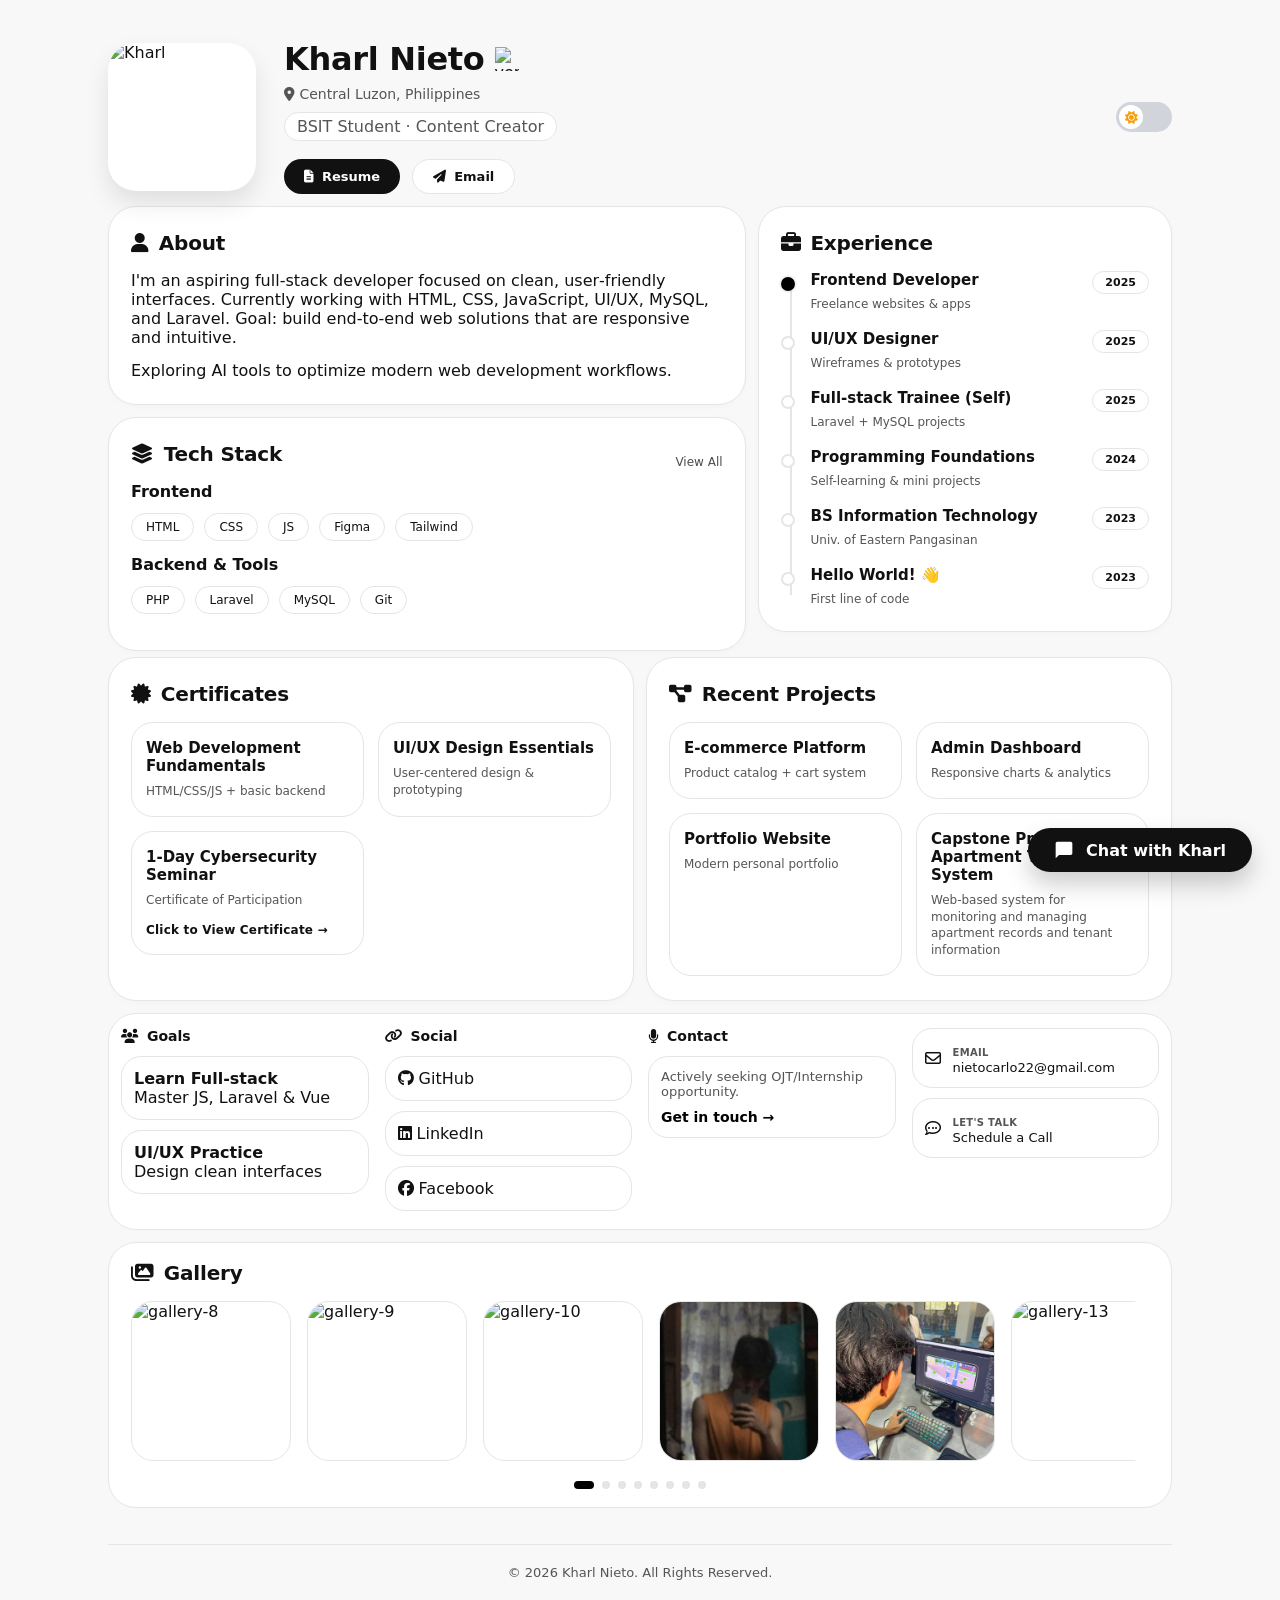
==== index.html @ 990e121c "update portfolio files" ====
<!DOCTYPE html>
<html lang="en">
<head>
<meta charset="UTF-8">
<meta name="viewport" content="width=device-width, initial-scale=1.0, user-scalable=yes">
<title>Kharl Nieto — Infinite Loop Gallery | Modern Portfolio</title>

<!-- Font Awesome 6 (free) -->
<link rel="stylesheet" href="https://cdnjs.cloudflare.com/ajax/libs/font-awesome/6.4.2/css/all.min.css">

<style>
* {
  margin: 0;
  padding: 0;
  box-sizing: border-box;
}

/* ========== ROOT VARIABLES (light mode default) ========== */
:root {
  --bg: #f8f8f8;
  --card: #ffffff;
  --text: #111111;
  --muted: #555555;
  --border: #e5e5e5;
  --accent: #000000;
  --gap-main: 12px;
  --radius-box: 28px;
}

[data-theme="dark"] {
  --bg: #111111;
  --card: #1a1a1a;
  --text: #f8f8f8;
  --muted: #aaaaaa;
  --border: #333333;
  --accent: #ffffff;
}

body {
  font-family: 'Inter', system-ui, -apple-system, BlinkMacSystemFont, 'Segoe UI', sans-serif;
  background-color: var(--bg);
  color: var(--text);
  display: flex;
  justify-content: center;
  padding: 40px 20px;
  margin: 0;
  transition: background 0.3s ease, color 0.3s ease;
  animation: fadeScaleIn 0.5s ease-out;
}

@keyframes fadeScaleIn {
  0% { opacity: 0; transform: scale(0.97); }
  100% { opacity: 1; transform: scale(1); }
}

.container {
  width: 100%;
  max-width: 1080px;
  display: flex;
  flex-direction: column;
  gap: var(--gap-main);
  padding: 0 8px;
}

/* ========== PROFILE ========== */
.profile-header {
  display: flex;
  align-items: center;
  gap: 28px;
  flex-wrap: wrap;
  position: relative;
  margin-bottom: 0px;
}

.profile-pic-container {
  position: relative;
  width: 148px;
  aspect-ratio: 1 / 1;
  border-radius: 28px;
  overflow: hidden;
  flex-shrink: 0;
  box-shadow: 0 12px 24px rgba(0,0,0,0.1);
  background: var(--card);
}

.profile-pic {
  position: absolute;
  inset: 0;
  width: 100%;
  height: 100%;
  object-fit: cover;
  transition: opacity 0.25s ease;
}

.profile-pic.hover {
  opacity: 0;
}

.profile-pic-container:hover .hover {
  opacity: 1;
}
.profile-pic-container:hover .base {
  opacity: 0;
}

.profile-content {
  flex: 1;
}

.name-section {
  display: flex;
  align-items: center;
  gap: 10px;
  flex-wrap: wrap;
}
.name-section h1 {
  font-size: 32px;
  font-weight: 800;
  margin: 0;
  letter-spacing: -0.3px;
}
.verify-icon {
  width: 24px;
  height: 24px;
  display: inline-block;
}
.loc-text {
  font-size: 14px;
  color: var(--muted);
  margin: 8px 0 10px 0;
}
.title-bar {
  display: flex;
  justify-content: space-between;
  align-items: center;
  flex-wrap: wrap;
  gap: 12px;
  margin-bottom: 18px;
}
.job-title {
  font-size: 16px;
  font-weight: 500;
  color: var(--muted);
  background: var(--card);
  padding: 4px 12px;
  border-radius: 30px;
  border: 1px solid var(--border);
  display: inline-block;
}
.action-buttons {
  display: flex;
  gap: 12px;
}
.btn {
  padding: 9px 20px;
  border-radius: 60px;
  font-size: 13px;
  font-weight: 600;
  text-decoration: none;
  display: inline-flex;
  align-items: center;
  gap: 8px;
  border: 1px solid var(--border);
  background: var(--card);
  color: var(--text);
  transition: 0.2s;
  cursor: pointer;
}
.btn-dark {
  background: var(--text);
  color: var(--card);
  border: none;
}
.btn:hover {
  transform: translateY(-2px);
  filter: brightness(0.96);
  box-shadow: 0 6px 12px rgba(0,0,0,0.05);
}

/* theme switch */
.theme-switch {
  position: relative;
  display: inline-block;
  width: 56px;
  height: 30px;
}
.theme-switch input {
  opacity: 0;
  width: 0;
  height: 0;
}
.slider {
  position: absolute;
  cursor: pointer;
  inset: 0;
  background-color: #d1d5db;
  border-radius: 40px;
  transition: 0.3s;
}
.circle {
  position: absolute;
  height: 24px;
  width: 24px;
  left: 3px;
  bottom: 3px;
  background-color: white;
  border-radius: 50%;
  display: flex;
  align-items: center;
  justify-content: center;
  overflow: hidden;
  transition: 0.3s;
}
.circle i {
  position: absolute;
  font-size: 13px;
  transition: 0.2s;
}
.icon-sun { transform: translateY(0); color: #f59e0b; }
.icon-moon { transform: translateY(30px); color: #cbd5e1; }
input:checked + .slider { background-color: #334155; }
input:checked + .slider .circle { transform: translateX(26px); }
input:checked + .slider .icon-sun { transform: translateY(-30px); }
input:checked + .slider .icon-moon { transform: translateY(0); }

/* ========== BOX & GRID ========== */
.box {
  border: 1px solid var(--border);
  padding: 24px 22px;
  border-radius: var(--radius-box);
  background: var(--card);
  transition: border 0.2s, background 0.2s;
  box-shadow: 0 2px 6px rgba(0,0,0,0.02);
}

h3 {
  display: flex;
  align-items: center;
  gap: 10px;
  margin: 0 0 16px 0;
  font-size: 20px;
  font-weight: 650;
  letter-spacing: -0.2px;
}
h3 i { font-size: 20px; }

.top-grid {
  display: grid;
  grid-template-columns: 2fr 1.3fr;
  gap: var(--gap-main);
  align-items: start;
}
.about { grid-column: 1; }
.tech-stack { grid-column: 1; }
.experience {
  grid-column: 2;
  grid-row: 1 / span 2;
  height: auto;
  /* expanded feel: extra inner spacing + content makes it taller */
}
.row-2 {
  display: grid;
  grid-template-columns: 1fr 1fr;
  gap: var(--gap-main);
  /* 👇 bring closer to experience container (reduce top gap) */
  margin-top: -6px;
}
@media (max-width: 780px) {
  .top-grid, .row-2 { grid-template-columns: 1fr; }
  .experience { grid-row: auto; grid-column: 1; }
  .profile-header { flex-wrap: wrap; justify-content: center; text-align: center; }
  .title-bar { justify-content: center; }
  .name-section { justify-content: center; }
  /* on mobile, reset negative margin to avoid overlap */
  .row-2 { margin-top: 0; }
}

/* timeline - newest on top, now with extra items = taller container */
.timeline {
  position: relative;
  padding-left: 30px;
  margin-top: 8px;
  display: flex;
  flex-direction: column;
  gap: 18px;
}
.timeline::before {
  content: '';
  position: absolute;
  left: 9px;
  top: 12px;
  bottom: 12px;
  width: 2px;
  background: var(--border);
}
.timeline-item {
  position: relative;
  display: flex;
  justify-content: space-between;
  align-items: flex-start;
  gap: 12px;
}
.timeline-circle {
  position: absolute;
  left: -30px;
  top: 6px;
  width: 14px;
  height: 14px;
  border-radius: 50%;
  background: var(--card);
  border: 2px solid var(--border);
}
.timeline-content strong { font-size: 15px; display: block; margin-bottom: 4px; }
.timeline-content span { font-size: 12px; color: var(--muted); }
.timeline-year {
  font-size: 11px;
  font-weight: 600;
  background: var(--card);
  border: 1px solid var(--border);
  padding: 4px 12px;
  border-radius: 40px;
  white-space: nowrap;
}
.timeline-item.active .timeline-circle {
  background: var(--accent);
  border-color: var(--accent);
  box-shadow: 0 0 0 2px rgba(0,0,0,0.05);
}

/* tech badges */
.tech-badges {
  display: flex;
  flex-wrap: wrap;
  gap: 10px;
  margin: 12px 0 12px 0;
}
.badge {
  font-size: 12px;
  font-weight: 500;
  padding: 6px 14px;
  border-radius: 40px;
  background: var(--card);
  border: 1px solid var(--border);
  cursor: default;
  color: var(--text);
}

/* cards */
.cards-grid {
  display: grid;
  grid-template-columns: 1fr 1fr;
  gap: 14px;
}
.project-card, .certificate-card {
  background: var(--card);
  border: 1px solid var(--border);
  border-radius: 22px;
  padding: 16px 14px;
  transition: 0.2s;
}
.project-card:hover, .certificate-card:hover {
  transform: translateY(-3px);
  border-color: var(--accent);
  box-shadow: 0 12px 20px rgba(0,0,0,0.05);
}
.project-card strong, .certificate-card strong {
  font-size: 15px;
  display: block;
  margin-bottom: 8px;
}
.project-card p, .certificate-card p {
  font-size: 12px;
  color: var(--muted);
  line-height: 1.4;
}

/* ========== UPDATED: VIEW ALL + CERTIFICATE BTN (light/dark mode adaptive) ========== */
.view-all-link {
  font-size: 12px;
  color: var(--text) !important;
  opacity: 0.75;
  text-decoration: none;
  transition: opacity 0.2s, text-decoration 0.2s;
}
.view-all-link:hover {
  opacity: 1;
  text-decoration: underline;
}
.view-btn {
  display: inline-block;
  margin-top: 14px;
  font-size: 12px;
  font-weight: 600;
  color: var(--text) !important;
  text-decoration: none;
  cursor: pointer;
  transition: opacity 0.2s;
  letter-spacing: 0.2px;
}
.view-btn:hover {
  opacity: 0.7;
  text-decoration: underline;
}
#certCyberCard {
  cursor: pointer;
}

/* MODAL */
.modal {
  display: none;
  position: fixed;
  z-index: 9999;
  inset: 0;
  background-color: rgba(0, 0, 0, 0.9);
  justify-content: center;
  align-items: center;
  backdrop-filter: blur(5px);
}
.modal-content {
  max-width: 90vw;
  max-height: 85vh;
  width: auto;
  height: auto;
  object-fit: contain;
  border-radius: 28px;
  box-shadow: 0 25px 45px rgba(0,0,0,0.4);
}
.close {
  position: absolute;
  top: 28px;
  right: 36px;
  color: white;
  font-size: 48px;
  font-weight: 300;
  cursor: pointer;
}
.close:hover { opacity: 0.7; }

/* INFO PANEL */
.info-panel-wrapper {
  margin-top: 0;
  background: var(--card);
  border: 1px solid var(--border);
  border-radius: var(--radius-box);
  padding: 8px 12px 16px 12px;
}
.info-panel-container {
  display: flex;
  gap: 16px;
  padding: 6px 0 2px 0;
  flex-wrap: wrap;
}
.info-column {
  flex: 1;
  display: flex;
  flex-direction: column;
  gap: 10px;
  min-width: 150px;
}
.section-header {
  font-size: 14px;
  font-weight: 650;
  display: flex;
  align-items: center;
  gap: 8px;
  margin-bottom: 2px;
}
.white-card {
  background: var(--card);
  border: 1px solid var(--border);
  border-radius: 20px;
  padding: 12px 12px;
  transition: 0.15s;
}
.white-card:hover {
  border-color: var(--accent);
}
.large-card p { font-size: 13px; color: var(--muted); margin-bottom: 10px; }
.get-in-touch { font-weight: 700; font-size: 14px; color: var(--accent); }
.contact-inner {
  display: flex;
  align-items: center;
  gap: 12px;
}
.label { font-size: 10px; letter-spacing: 0.3px; font-weight: 600; color: var(--muted); text-transform: uppercase; }
.sub-label { font-size: 13px; font-weight: 500; }

/* ========== INFINITE SMOOTH GALLERY (perfected looping) ========== */
.gallery-container {
  margin-top: 0;
  border: 1px solid var(--border);
  border-radius: var(--radius-box);
  padding: 18px 22px;
  background: var(--card);
  position: relative;
  overflow: hidden;
}
.gallery-carousel-wrapper {
  position: relative;
  width: 100%;
  overflow: hidden;
  border-radius: 18px;
  cursor: grab;
}
.gallery-track {
  display: flex;
  gap: 16px;
  will-change: transform;
  transition: transform 0.45s cubic-bezier(0.25, 0.46, 0.45, 0.94);
}
.gallery-item {
  flex: 0 0 auto;
  width: 160px;
  aspect-ratio: 1/1;
  border-radius: 22px;
  overflow: hidden;
  border: 1px solid var(--border);
  background: var(--card);
  transition: transform 0.2s;
}
.gallery-item img {
  width: 100%;
  height: 100%;
  object-fit: cover;
  display: block;
  pointer-events: none;
}
.gallery-nav-dots {
  display: flex;
  justify-content: center;
  gap: 8px;
  margin-top: 20px;
}
.dot {
  width: 8px;
  height: 8px;
  background: var(--border);
  border-radius: 50%;
  cursor: pointer;
  transition: 0.2s;
}
.dot.active-dot {
  background: var(--accent);
  width: 20px;
  border-radius: 10px;
}
.footer {
  text-align: center;
  margin-top: 24px;
  padding: 20px 12px;
  border-top: 1px solid var(--border);
  font-size: 13px;
  color: var(--muted);
}

/* chatbot styles */
.chat-toggle {
  position: fixed;
  bottom: 28px;
  right: 28px;
  background: var(--text);
  color: var(--card);
  padding: 12px 26px;
  border-radius: 80px;
  display: flex;
  align-items: center;
  gap: 12px;
  cursor: pointer;
  box-shadow: 0 12px 25px rgba(0,0,0,0.2);
  z-index: 10001;
  font-weight: 600;
  transition: 0.2s;
}
.chat-toggle:hover {
  transform: scale(1.02);
}
#chatbot-container {
  position: fixed;
  bottom: 100px;
  right: 28px;
  width: 380px;
  height: 570px;
  background: var(--card);
  border: 1px solid var(--border);
  border-radius: 32px;
  display: none;
  flex-direction: column;
  box-shadow: 0 25px 45px rgba(0,0,0,0.25);
  z-index: 10002;
  overflow: hidden;
}
#chatbot-container.active {
  display: flex;
}
.chat-header {
  padding: 18px 18px;
  background: var(--card);
  border-bottom: 1px solid var(--border);
  display: flex;
  justify-content: space-between;
}
.chat-header-left {
  display: flex;
  gap: 14px;
  align-items: center;
}
.avatar-wrapper img {
  width: 44px;
  height: 44px;
  border-radius: 50%;
  object-fit: cover;
}
.header-text b { font-size: 16px; }
.header-text span { font-size: 11px; color: var(--muted); display: flex; align-items: center; gap: 5px; }
.status-dot-inline {
  width: 8px;
  height: 8px;
  background: #22c55e;
  border-radius: 50%;
  display: inline-block;
}
.chat-body {
  flex: 1;
  padding: 20px;
  overflow-y: auto;
  display: flex;
  flex-direction: column;
  gap: 18px;
  background: var(--bg);
}
.message-row {
  display: flex;
  gap: 12px;
  max-width: 90%;
}
.bot-img-small {
  width: 34px;
  height: 34px;
  border-radius: 50%;
  object-fit: cover;
}
.bot-bubble {
  background: var(--card);
  border: 1px solid var(--border);
  border-radius: 20px 20px 20px 6px;
  padding: 12px 16px;
  font-size: 13px;
  color: var(--text);
}
.user-bubble {
  background: var(--text);
  color: var(--card);
  border-radius: 20px 20px 6px 20px;
  padding: 12px 16px;
  font-size: 13px;
  max-width: 80%;
  margin-left: auto;
}
.chat-footer {
  padding: 14px 18px;
  border-top: 1px solid var(--border);
  background: var(--card);
}
.input-container {
  display: flex;
  align-items: center;
  gap: 10px;
  border: 1px solid var(--border);
  border-radius: 60px;
  padding: 8px 16px;
  background: var(--bg);
}
.input-container input {
  flex: 1;
  background: transparent;
  border: none;
  outline: none;
  color: var(--text);
  font-size: 13px;
}
.send-btn {
  background: var(--text);
  color: var(--card);
  border: none;
  width: 34px;
  height: 34px;
  border-radius: 40px;
  cursor: pointer;
}
.footer-hint {
  font-size: 10px;
  display: flex;
  justify-content: space-between;
  margin-top: 10px;
  color: var(--muted);
}
@media (max-width: 550px) {
  #chatbot-container { width: calc(100% - 40px); right: 20px; height: 500px; bottom: 90px; }
  .gallery-item { width: 120px; }
  .box { padding: 18px 14px; }
  .info-panel-container { flex-direction: column; gap: 12px; }
}
</style>
</head>
<body>

<div class="container">

  <!-- PROFILE HEADER -->
  <div class="profile-header">
    <div class="profile-pic-container">
      <img class="profile-pic base" id="baseProfileImg" src="images/PROFILE PIC.png" alt="Kharl">
      <img class="profile-pic hover" id="hoverProfileImg" src="images/hovernight.png" alt="hover">
    </div>
    <div class="profile-content">
      <div class="name-section">
        <h1>Kharl Nieto</h1>
        <img src="https://upload.wikimedia.org/wikipedia/commons/e/e4/Twitter_Verified_Badge.svg" class="verify-icon" alt="verified">
      </div>
      <p class="loc-text"><i class="fas fa-location-dot"></i> Central Luzon, Philippines</p>
      <div class="title-bar">
        <div class="job-title">BSIT Student · Content Creator</div>
      </div>
      <div class="action-buttons">
        <a href="asset/My Updated Resume.pdf" target="_blank" class="btn btn-dark"><i class="fas fa-file-lines"></i> Resume</a>
        <a href="https://mail.google.com/mail/?view=cm&fs=1&to=nietocarlo22@gmail.com" target="_blank" class="btn"><i class="fas fa-paper-plane"></i> Email</a>
      </div>
    </div>
    <label class="theme-switch">
      <input type="checkbox" id="dark-mode-toggle">
      <div class="slider">
        <div class="circle">
          <i class="fas fa-sun icon-sun"></i>
          <i class="fas fa-moon icon-moon"></i>
        </div>
      </div>
    </label>
  </div>

  <!-- TOP GRID -->
  <div class="top-grid">
    <div class="box about">
      <h3><i class="fas fa-user"></i> About</h3>
      <p>I'm an aspiring full-stack developer focused on clean, user‑friendly interfaces. Currently working with HTML, CSS, JavaScript, UI/UX, MySQL, and Laravel. Goal: build end‑to‑end web solutions that are responsive and intuitive.</p>
      <p style="margin-top: 14px;">Exploring AI tools to optimize modern web development workflows.</p>
    </div>

    <div class="box tech-stack">
      <div style="display:flex; justify-content:space-between; align-items:center;">
        <h3><i class="fas fa-layer-group"></i> Tech Stack</h3>
        <a href="techstack.html" class="view-all-link">View All</a>
      </div>
      <p style="font-weight:600; margin-bottom: 8px;">Frontend</p>
      <div class="tech-badges"><span class="badge">HTML</span><span class="badge">CSS</span><span class="badge">JS</span><span class="badge">Figma</span><span class="badge">Tailwind</span></div>
      <p style="font-weight:600; margin: 14px 0 8px 0;">Backend & Tools</p>
      <div class="tech-badges"><span class="badge">PHP</span><span class="badge">Laravel</span><span class="badge">MySQL</span><span class="badge">Git</span></div>
    </div>

    <!-- EXPERIENCE BOX (EXPANDED HEIGHT + EXTRA TIMELINE ITEM) -->
    <div class="box experience">
      <h3><i class="fas fa-briefcase"></i> Experience</h3>
      <div class="timeline" id="timelineRoot">
        <div class="timeline-item active">
          <div class="timeline-circle"></div>
          <div class="timeline-content"><strong>Frontend Developer</strong><span>Freelance websites & apps</span></div>
          <div class="timeline-year">2025</div>
        </div>
        <div class="timeline-item">
          <div class="timeline-circle"></div>
          <div class="timeline-content"><strong>UI/UX Designer</strong><span>Wireframes & prototypes</span></div>
          <div class="timeline-year">2025</div>
        </div>
        <div class="timeline-item">
          <div class="timeline-circle"></div>
          <div class="timeline-content"><strong>Full-stack Trainee (Self)</strong><span>Laravel + MySQL projects</span></div>
          <div class="timeline-year">2025</div>
        </div>
        <div class="timeline-item">
          <div class="timeline-circle"></div>
          <div class="timeline-content"><strong>Programming Foundations</strong><span>Self-learning & mini projects</span></div>
          <div class="timeline-year">2024</div>
        </div>
        <div class="timeline-item">
          <div class="timeline-circle"></div>
          <div class="timeline-content"><strong>BS Information Technology</strong><span>Univ. of Eastern Pangasinan</span></div>
          <div class="timeline-year">2023</div>
        </div>
        
        <div class="timeline-item">
          <div class="timeline-circle"></div>
          <div class="timeline-content"><strong>Hello World! 👋</strong><span>First line of code</span></div>
          <div class="timeline-year">2023</div>
        </div>
      </div>
    </div>
  </div>

  <!-- ROW 2: Certificates + Projects (now pulled slightly up for closeness) -->
  <div class="row-2">
    <div class="box">
      <h3><i class="fas fa-certificate"></i> Certificates</h3>
      <div class="cards-grid">
        <div class="certificate-card"><strong>Web Development Fundamentals</strong><p>HTML/CSS/JS + basic backend</p></div>
        <div class="certificate-card"><strong>UI/UX Design Essentials</strong><p>User-centered design & prototyping</p></div>
        <div class="certificate-card" id="certCyberCard">
          <strong>1-Day Cybersecurity Seminar</strong>
          <p>Certificate of Participation</p>
          <span class="view-btn">Click to View Certificate →</span>
        </div>
      </div>
    </div>

    <div class="box">
      <h3><i class="fas fa-diagram-project"></i> Recent Projects</h3>
      <div class="cards-grid">
        <div class="project-card"><strong>E‑commerce Platform</strong><p>Product catalog + cart system</p></div>
        <div class="project-card"><strong>Admin Dashboard</strong><p>Responsive charts & analytics</p></div>
        <div class="project-card"><strong>Portfolio Website</strong><p>Modern personal portfolio</p></div>
        <div class="project-card">
          <strong>Capstone Project: Apartment Tracking System</strong>
          <p>Web-based system for monitoring and managing apartment records and tenant information</p>
        </div>
      </div>
    </div>
  </div>

  <!-- INFO PANEL -->
  <div class="info-panel-wrapper">
    <div class="info-panel-container">
      <div class="info-column"><div class="section-header"><i class="fas fa-users"></i><strong>Goals</strong></div><div class="white-card"><div><strong>Learn Full‑stack</strong><p>Master JS, Laravel & Vue</p></div></div><div class="white-card"><div><strong>UI/UX Practice</strong><p>Design clean interfaces</p></div></div></div>
      <div class="info-column"><div class="section-header"><i class="fas fa-link"></i><strong>Social</strong></div><div class="white-card"><a href="https://github.com/kharlx" target="_blank" style="text-decoration:none; color:inherit;"><i class="fab fa-github"></i> GitHub</a></div><div class="white-card"><a href="https://linkedin.com/in/nietokharl" target="_blank" style="text-decoration:none; color:inherit;"><i class="fab fa-linkedin"></i> LinkedIn</a></div><div class="white-card"><a href="https://facebook.com/kharl.luxx" target="_blank" style="text-decoration:none; color:inherit;"><i class="fab fa-facebook"></i> Facebook</a></div></div>
      <div class="info-column"><div class="section-header"><i class="fas fa-microphone"></i><strong>Contact</strong></div><div class="white-card large-card"><p>Actively seeking OJT/Internship opportunity.</p><div class="get-in-touch">Get in touch →</div></div></div>
      <div class="info-column contact-column"><div class="white-card"><div class="contact-inner"><i class="far fa-envelope"></i><div><span class="label">Email</span><div class="sub-label">nietocarlo22@gmail.com</div></div></div></div><div class="white-card"><div class="contact-inner"><i class="far fa-comment-dots"></i><div><span class="label">Let's Talk</span><div class="sub-label">Schedule a Call</div></div></div></div></div>
    </div>
  </div>

  <!-- INFINITE LOOP GALLERY -->
  <div class="gallery-container">
    <h3><i class="fas fa-images"></i> Gallery</h3>
    <div class="gallery-carousel-wrapper" id="carouselWrapper">
      <div class="gallery-track" id="galleryTrack"></div>
    </div>
    <div class="gallery-nav-dots" id="galleryDots"></div>
  </div>
  <footer class="footer"><p>© 2026 Kharl Nieto. All Rights Reserved.</p></footer>
</div>

<!-- MODAL for certificate -->
<div id="certModal" class="modal">
  <span class="close" id="closeModalBtn">&times;</span>
  <img class="modal-content" id="certificateModalImg" src="images/certificate-cyber.jpg" alt="Certificate of Participation">
</div>

<!-- Chatbot -->
<div class="chat-toggle" id="toggle-btn">
  <svg viewBox="0 0 24 24" width="20" fill="currentColor"><path d="M20 2H4c-1.1 0-2 .9-2 2v18l4-4h14c1.1 0 2-.9 2-2V4c0-1.1-.9-2-2-2z"/></svg>
  <strong>Chat with Kharl</strong>
</div>
<div id="chatbot-container">
  <div class="chat-header"><div class="chat-header-left"><div class="avatar-wrapper"><img src="images/PROFILE PIC.png" alt="Kharl"></div><div class="header-text"><b>Kharl AI</b><span><span class="status-dot-inline"></span> Online</span></div></div><div class="close-btn" id="close-chat" style="cursor:pointer; font-size:20px;">✕</div></div>
  <div class="chat-body" id="chatBody"><div class="message-row"><img src="images/PROFILE PIC.png" class="bot-img-small"><div class="bot-bubble">Hey! 👋 Thanks for visiting my website. Ask me anything about programming, web dev, PHP, Laravel, or my journey!</div></div></div>
  <div class="chat-footer"><div class="input-container"><input type="text" id="chat-input" placeholder="Type your message..." maxlength="1000"><button class="send-btn" id="sendMsgBtn">➔</button></div><div class="footer-hint"><span>💡 Ask about tech stack, projects, or goals</span><span id="char-count">0/1000</span></div></div>
</div>

<script>
  (function() {
    // ---------- SMOOTH INFINITE CAROUSEL (loops forever) ----------
    const track = document.getElementById('galleryTrack');
    const dotsContainer = document.getElementById('galleryDots');
    const originalImages = [
      "images/LAST.png",
      "images/PROFILE PIC.png",
      "images/picture6.jpg",
      "images/2 (3).jpg",
      "images/2 (2).jpg",
      "images/LAST.png",
      "images/picture6.jpg",
      "images/2 (1).jpg",
    ];
    const cloneLeft = [...originalImages];
    const cloneRight = [...originalImages];
    const infiniteList = [...cloneLeft, ...originalImages, ...cloneRight];
    const totalItems = infiniteList.length;
    const originalStartIndex = cloneLeft.length;
    const originalEndIndex = originalStartIndex + originalImages.length - 1;
    let currentIndex = originalStartIndex;
    let itemWidth = 160;
    const gap = 16;
    let autoInterval = null;
    let isHovering = false;
    let isTransitioning = false;
    
    function updateDimensions() {
      const sample = document.querySelector('.gallery-item');
      if (sample) itemWidth = sample.offsetWidth;
      else itemWidth = 160;
    }
    
    function buildTrack() {
      if (!track) return;
      track.innerHTML = '';
      infiniteList.forEach((src, idx) => {
        const div = document.createElement('div');
        div.className = 'gallery-item';
        const img = document.createElement('img');
        img.src = src;
        img.alt = `gallery-${idx}`;
        div.appendChild(img);
        track.appendChild(div);
      });
      updateDimensions();
      const initialTranslate = - (currentIndex * (itemWidth + gap));
      track.style.transform = `translateX(${initialTranslate}px)`;
    }
    
    function moveToIndex(newIndex, smooth = true) {
      if (isTransitioning && smooth) return;
      if (newIndex < 0) newIndex = 0;
      if (newIndex >= totalItems) newIndex = totalItems - 1;
      const translateVal = - (newIndex * (itemWidth + gap));
      if (smooth) {
        isTransitioning = true;
        track.style.transition = 'transform 0.45s cubic-bezier(0.25, 0.46, 0.45, 0.94)';
        track.style.transform = `translateX(${translateVal}px)`;
        const onFinish = () => {
          isTransitioning = false;
          track.removeEventListener('transitionend', onFinish);
          resetIfNeeded();
          updateActiveDot();
        };
        track.addEventListener('transitionend', onFinish, { once: true });
      } else {
        track.style.transition = 'none';
        track.style.transform = `translateX(${translateVal}px)`;
        void track.offsetHeight;
        track.style.transition = 'transform 0.45s cubic-bezier(0.25, 0.46, 0.45, 0.94)';
        resetIfNeeded();
        updateActiveDot();
      }
      currentIndex = newIndex;
      updateActiveDot();
    }
    
    function resetIfNeeded() {
      if (!track) return;
      if (currentIndex < originalStartIndex) {
        const offset = originalStartIndex - currentIndex;
        const newIdx = originalEndIndex - (offset - 1);
        if (newIdx >= originalStartIndex && newIdx <= originalEndIndex) jumpSilently(newIdx);
        else jumpSilently(originalStartIndex);
      } 
      else if (currentIndex > originalEndIndex) {
        const offset = currentIndex - originalEndIndex;
        const newIdx = originalStartIndex + (offset - 1);
        if (newIdx >= originalStartIndex && newIdx <= originalEndIndex) jumpSilently(newIdx);
        else jumpSilently(originalEndIndex);
      }
    }
    
    function jumpSilently(targetIndex) {
      if (!track) return;
      track.style.transition = 'none';
      const translateVal = - (targetIndex * (itemWidth + gap));
      track.style.transform = `translateX(${translateVal}px)`;
      void track.offsetHeight;
      track.style.transition = 'transform 0.45s cubic-bezier(0.25, 0.46, 0.45, 0.94)';
      currentIndex = targetIndex;
      updateActiveDot();
    }
    
    function nextSlide() {
      if (isTransitioning) return;
      let nextIdx = currentIndex + 1;
      if (nextIdx >= totalItems) {
        const realEquivalent = originalStartIndex + ((currentIndex - originalStartIndex) % originalImages.length);
        jumpSilently(realEquivalent);
        nextIdx = realEquivalent + 1;
      }
      if (nextIdx < totalItems) moveToIndex(nextIdx, true);
      else { jumpSilently(originalStartIndex); moveToIndex(originalStartIndex + 1, true); }
      updateActiveDot();
    }
    
    function updateActiveDot() {
      if (!dotsContainer) return;
      let realIndex = ((currentIndex - originalStartIndex) % originalImages.length + originalImages.length) % originalImages.length;
      const dots = dotsContainer.querySelectorAll('.dot');
      dots.forEach((dot, idx) => idx === realIndex ? dot.classList.add('active-dot') : dot.classList.remove('active-dot'));
    }
    
    function startAutoSlide() {
      if (autoInterval) clearInterval(autoInterval);
      if (isHovering) return;
      autoInterval = setInterval(() => { if (!isHovering && !isTransitioning) nextSlide(); }, 2800);
    }
    function stopAutoSlide() { if (autoInterval) { clearInterval(autoInterval); autoInterval = null; } }
    
    function createDots() {
      if (!dotsContainer) return;
      dotsContainer.innerHTML = '';
      originalImages.forEach((_, idx) => {
        const dot = document.createElement('div');
        dot.classList.add('dot');
        if (idx === 0) dot.classList.add('active-dot');
        dot.addEventListener('click', (e) => {
          e.stopPropagation();
          if (isTransitioning) return;
          stopAutoSlide();
          let targetVirtual = originalStartIndex + idx;
          if (targetVirtual >= totalItems) targetVirtual = originalStartIndex + idx - originalImages.length;
          if (targetVirtual < 0) targetVirtual = originalStartIndex + idx;
          moveToIndex(targetVirtual, true);
          startAutoSlide();
        });
        dotsContainer.appendChild(dot);
      });
    }
    
    const wrapper = document.getElementById('carouselWrapper');
    if (wrapper) {
      wrapper.addEventListener('mouseenter', () => { isHovering = true; stopAutoSlide(); });
      wrapper.addEventListener('mouseleave', () => { isHovering = false; startAutoSlide(); });
    }
    
    function handleResize() {
      if (!track) return;
      stopAutoSlide();
      updateDimensions();
      const correctedX = - (currentIndex * (itemWidth + gap));
      track.style.transition = 'none';
      track.style.transform = `translateX(${correctedX}px)`;
      void track.offsetHeight;
      track.style.transition = 'transform 0.45s cubic-bezier(0.25, 0.46, 0.45, 0.94)';
      startAutoSlide();
    }
    
    buildTrack();
    createDots();
    startAutoSlide();
    window.addEventListener('resize', handleResize);
  })();

  // MODAL LOGIC
  const modal = document.getElementById('certModal');
  const modalImg = document.getElementById('certificateModalImg');
  const certCyberCard = document.getElementById('certCyberCard');
  const closeModalBtn = document.getElementById('closeModalBtn');
  function openCertificateModal(imageSrc = 'images/certificate-cyber.jpg') {
    if (modal && modalImg) { modalImg.src = imageSrc; modal.style.display = 'flex'; document.body.style.overflow = 'hidden'; }
  }
  function closeModalFunc() { if (modal) { modal.style.display = 'none'; document.body.style.overflow = ''; } }
  if (certCyberCard) certCyberCard.addEventListener('click', (e) => { e.stopPropagation(); openCertificateModal('images/certificate-cyber.jpg'); });
  if (closeModalBtn) closeModalBtn.addEventListener('click', closeModalFunc);
  if (modal) modal.addEventListener('click', (e) => { if (e.target === modal) closeModalFunc(); });
  
  // DARK MODE + image swap
  const toggleCheckbox = document.getElementById('dark-mode-toggle');
  const rootElem = document.documentElement;
  const baseProfile = document.querySelector('.profile-pic.base');
  const hoverProfile = document.querySelector('.profile-pic.hover');
  function setTheme(isDark) {
    if (isDark) {
      rootElem.setAttribute('data-theme', 'dark');
      if (baseProfile) baseProfile.src = 'images/hovernight.png';
      if (hoverProfile) hoverProfile.src = 'images/PROFILE PIC.png';
    } else {
      rootElem.setAttribute('data-theme', 'light');
      if (baseProfile) baseProfile.src = 'images/PROFILE PIC.png';
      if (hoverProfile) hoverProfile.src = 'images/hovernight.png';
    }
    localStorage.setItem('theme', isDark ? 'dark' : 'light');
  }
  const savedTheme = localStorage.getItem('theme');
  const prefersDark = window.matchMedia('(prefers-color-scheme: dark)').matches;
  const initialDark = savedTheme ? savedTheme === 'dark' : prefersDark;
  if (initialDark) { toggleCheckbox.checked = true; setTheme(true); } else { setTheme(false); }
  toggleCheckbox.addEventListener('change', (e) => setTheme(e.target.checked));
  
  // CHATBOT
  const chatContainer = document.getElementById('chatbot-container');
  const toggleBtn = document.getElementById('toggle-btn');
  const closeChat = document.getElementById('close-chat');
  const chatBody = document.getElementById('chatBody');
  const chatInput = document.getElementById('chat-input');
  const sendBtn = document.getElementById('sendMsgBtn');
  const charCountSpan = document.getElementById('char-count');
  function updateCharCount() { charCountSpan.innerText = `${chatInput.value.length}/1000`; }
  chatInput.addEventListener('input', updateCharCount);
  function escapeHtml(str) { return str.replace(/[&<>]/g, m => ({ '&':'&amp;', '<':'&lt;', '>':'&gt;' }[m] || m)); }
  function appendMessage(text, isUser = true) {
    const msgDiv = document.createElement('div');
    if (isUser) {
      msgDiv.className = 'message-row';
      msgDiv.style.justifyContent = 'flex-end';
      msgDiv.innerHTML = `<div class="user-bubble">${escapeHtml(text)}</div>`;
    } else {
      msgDiv.className = 'message-row';
      msgDiv.innerHTML = `<img src="images/PROFILE PIC.png" class="bot-img-small"><div class="bot-bubble">${escapeHtml(text)}</div>`;
    }
    chatBody.appendChild(msgDiv);
    chatBody.scrollTop = chatBody.scrollHeight;
  }
  function botReply(userMsg) {
    const lowerMsg = userMsg.toLowerCase();
    if (lowerMsg.includes('tech') || lowerMsg.includes('stack')) return "I work with HTML, CSS, JS, PHP, Laravel, MySQL and Figma! 🚀";
    if (lowerMsg.includes('project')) return "Recent projects: admin dashboard, e‑commerce UI, blog CMS, Apartment Tracking System. Check them in my portfolio!";
    if (lowerMsg.includes('certificate') || lowerMsg.includes('cert')) return "I have certificates in Web Dev fundamentals, UI/UX, and Cybersecurity Seminar. Click the certificate card to view!";
    if (lowerMsg.includes('experience') || lowerMsg.includes('journey')) return "Started coding in 2023, now focusing on frontend and full‑stack. Active in freelance & student projects. I also have an upcoming internship this 2025!";
    if (lowerMsg.includes('hello') || lowerMsg.includes('hi')) return "Hey there! Ask me anything about web dev or my journey. 🙌";
    return "Interesting! I'm still learning, but feel free to ask about my tech stack, certificates, or projects! 😊";
  }
  function sendMessage() {
    const msg = chatInput.value.trim();
    if (msg === "") return;
    appendMessage(msg, true);
    chatInput.value = "";
    updateCharCount();
    setTimeout(() => { appendMessage(botReply(msg), false); }, 380);
  }
  sendBtn.addEventListener('click', sendMessage);
  chatInput.addEventListener('keypress', (e) => { if (e.key === 'Enter') sendMessage(); });
  toggleBtn.addEventListener('click', () => { chatContainer.classList.toggle('active'); });
  closeChat.addEventListener('click', () => { chatContainer.classList.remove('active'); });
  updateCharCount();
</script>
</body> 
</html>
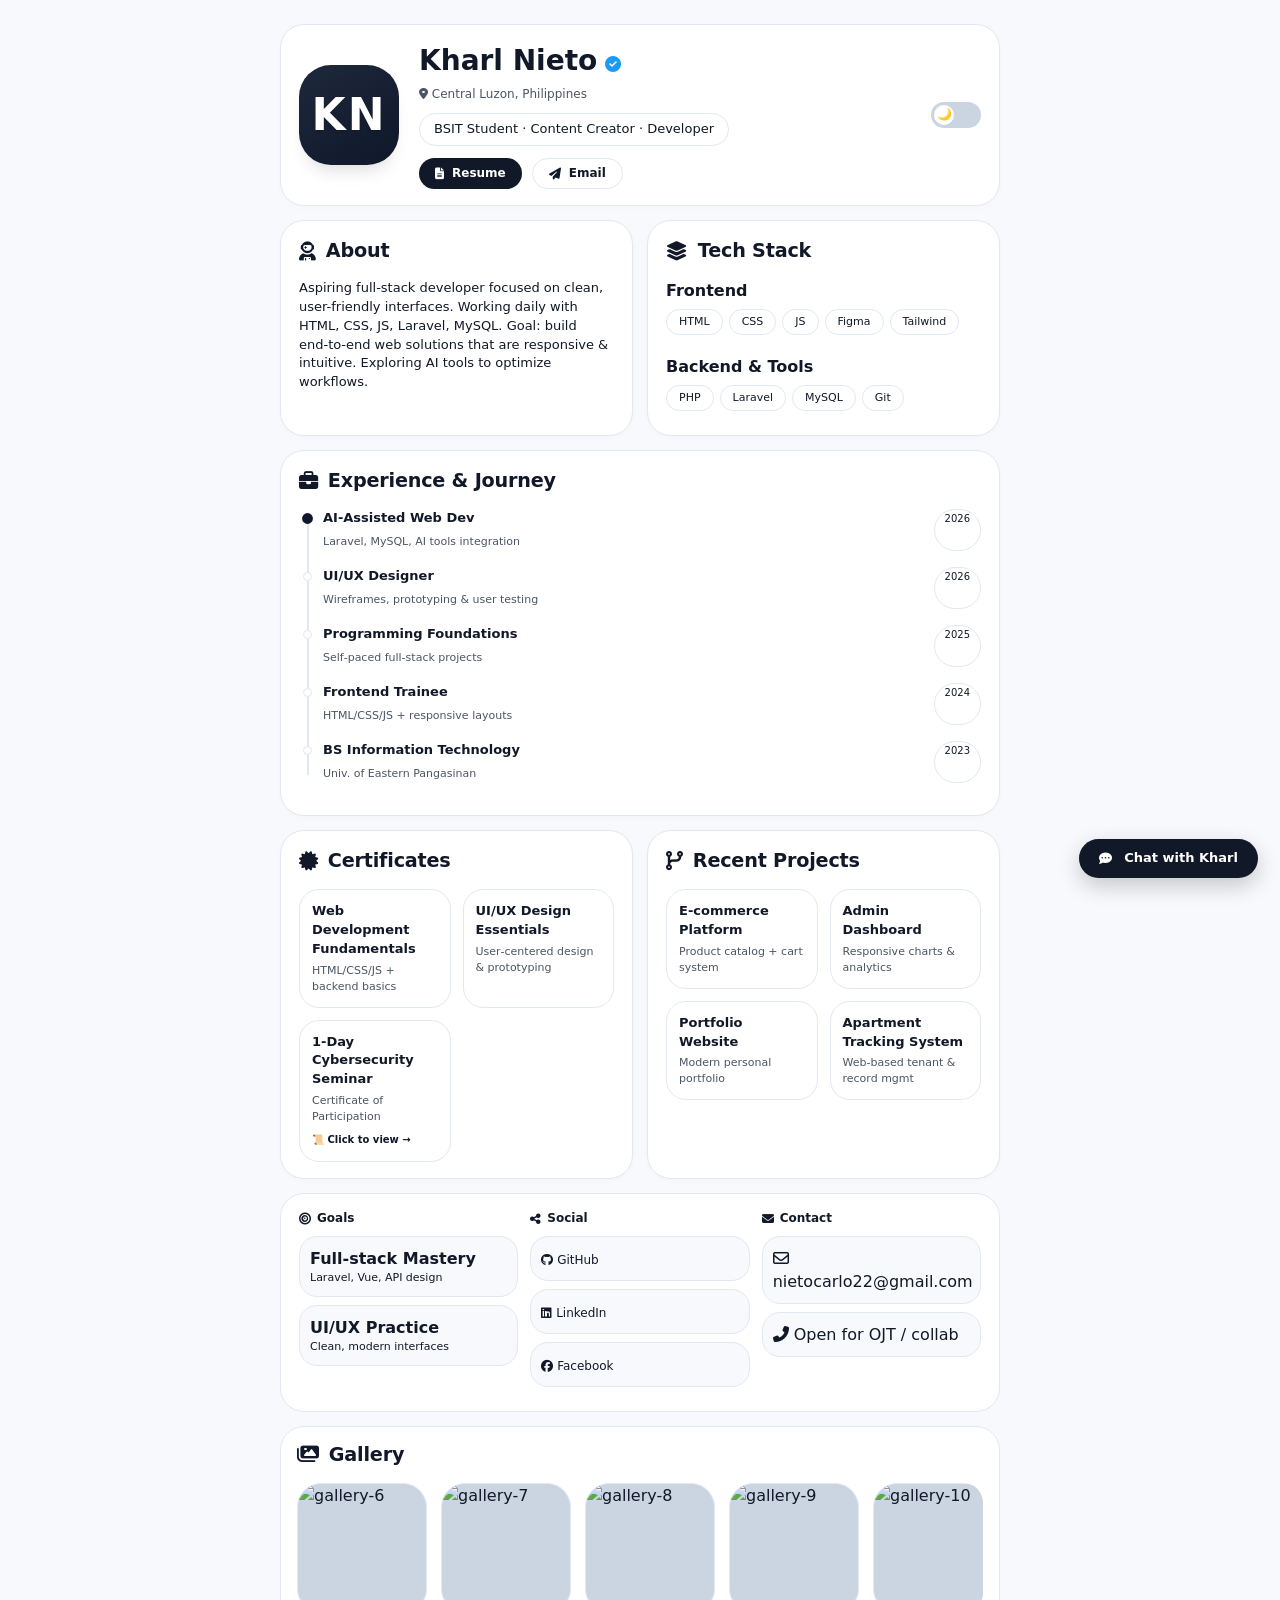
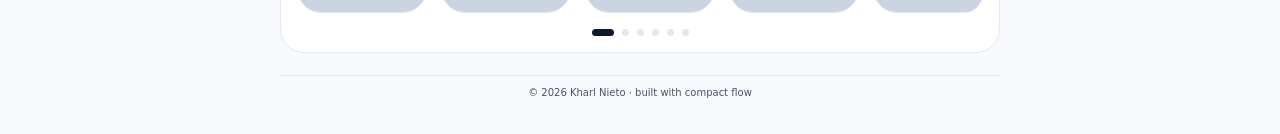
==== commit 70f096d2: "update" ====
--- a/index.html
+++ b/index.html
@@ -1,1127 +1,981 @@
 <!DOCTYPE html>
 <html lang="en">
 <head>
-<meta charset="UTF-8">
-<meta name="viewport" content="width=device-width, initial-scale=1.0, user-scalable=yes">
-<title>Kharl Nieto — Infinite Loop Gallery | Modern Portfolio</title>
-
-<!-- Font Awesome 6 (free) -->
-<link rel="stylesheet" href="https://cdnjs.cloudflare.com/ajax/libs/font-awesome/6.4.2/css/all.min.css">
-
-<style>
-* {
-  margin: 0;
-  padding: 0;
-  box-sizing: border-box;
-}
-
-/* ========== ROOT VARIABLES (light mode default) ========== */
-:root {
-  --bg: #f8f8f8;
-  --card: #ffffff;
-  --text: #111111;
-  --muted: #555555;
-  --border: #e5e5e5;
-  --accent: #000000;
-  --gap-main: 12px;
-  --radius-box: 28px;
-}
-
-[data-theme="dark"] {
-  --bg: #111111;
-  --card: #1a1a1a;
-  --text: #f8f8f8;
-  --muted: #aaaaaa;
-  --border: #333333;
-  --accent: #ffffff;
-}
-
-body {
-  font-family: 'Inter', system-ui, -apple-system, BlinkMacSystemFont, 'Segoe UI', sans-serif;
-  background-color: var(--bg);
-  color: var(--text);
-  display: flex;
-  justify-content: center;
-  padding: 40px 20px;
-  margin: 0;
-  transition: background 0.3s ease, color 0.3s ease;
-  animation: fadeScaleIn 0.5s ease-out;
-}
-
-@keyframes fadeScaleIn {
-  0% { opacity: 0; transform: scale(0.97); }
-  100% { opacity: 1; transform: scale(1); }
-}
-
-.container {
-  width: 100%;
-  max-width: 1080px;
-  display: flex;
-  flex-direction: column;
-  gap: var(--gap-main);
-  padding: 0 8px;
-}
-
-/* ========== PROFILE ========== */
-.profile-header {
-  display: flex;
-  align-items: center;
-  gap: 28px;
-  flex-wrap: wrap;
-  position: relative;
-  margin-bottom: 0px;
-}
-
-.profile-pic-container {
-  position: relative;
-  width: 148px;
-  aspect-ratio: 1 / 1;
-  border-radius: 28px;
-  overflow: hidden;
-  flex-shrink: 0;
-  box-shadow: 0 12px 24px rgba(0,0,0,0.1);
-  background: var(--card);
-}
-
-.profile-pic {
-  position: absolute;
-  inset: 0;
-  width: 100%;
-  height: 100%;
-  object-fit: cover;
-  transition: opacity 0.25s ease;
-}
-
-.profile-pic.hover {
-  opacity: 0;
-}
-
-.profile-pic-container:hover .hover {
-  opacity: 1;
-}
-.profile-pic-container:hover .base {
-  opacity: 0;
-}
-
-.profile-content {
-  flex: 1;
-}
-
-.name-section {
-  display: flex;
-  align-items: center;
-  gap: 10px;
-  flex-wrap: wrap;
-}
-.name-section h1 {
-  font-size: 32px;
-  font-weight: 800;
-  margin: 0;
-  letter-spacing: -0.3px;
-}
-.verify-icon {
-  width: 24px;
-  height: 24px;
-  display: inline-block;
-}
-.loc-text {
-  font-size: 14px;
-  color: var(--muted);
-  margin: 8px 0 10px 0;
-}
-.title-bar {
-  display: flex;
-  justify-content: space-between;
-  align-items: center;
-  flex-wrap: wrap;
-  gap: 12px;
-  margin-bottom: 18px;
-}
-.job-title {
-  font-size: 16px;
-  font-weight: 500;
-  color: var(--muted);
-  background: var(--card);
-  padding: 4px 12px;
-  border-radius: 30px;
-  border: 1px solid var(--border);
-  display: inline-block;
-}
-.action-buttons {
-  display: flex;
-  gap: 12px;
-}
-.btn {
-  padding: 9px 20px;
-  border-radius: 60px;
-  font-size: 13px;
-  font-weight: 600;
-  text-decoration: none;
-  display: inline-flex;
-  align-items: center;
-  gap: 8px;
-  border: 1px solid var(--border);
-  background: var(--card);
-  color: var(--text);
-  transition: 0.2s;
-  cursor: pointer;
-}
-.btn-dark {
-  background: var(--text);
-  color: var(--card);
-  border: none;
-}
-.btn:hover {
-  transform: translateY(-2px);
-  filter: brightness(0.96);
-  box-shadow: 0 6px 12px rgba(0,0,0,0.05);
-}
-
-/* theme switch */
-.theme-switch {
-  position: relative;
-  display: inline-block;
-  width: 56px;
-  height: 30px;
-}
-.theme-switch input {
-  opacity: 0;
-  width: 0;
-  height: 0;
-}
-.slider {
-  position: absolute;
-  cursor: pointer;
-  inset: 0;
-  background-color: #d1d5db;
-  border-radius: 40px;
-  transition: 0.3s;
-}
-.circle {
-  position: absolute;
-  height: 24px;
-  width: 24px;
-  left: 3px;
-  bottom: 3px;
-  background-color: white;
-  border-radius: 50%;
-  display: flex;
-  align-items: center;
-  justify-content: center;
-  overflow: hidden;
-  transition: 0.3s;
-}
-.circle i {
-  position: absolute;
-  font-size: 13px;
-  transition: 0.2s;
-}
-.icon-sun { transform: translateY(0); color: #f59e0b; }
-.icon-moon { transform: translateY(30px); color: #cbd5e1; }
-input:checked + .slider { background-color: #334155; }
-input:checked + .slider .circle { transform: translateX(26px); }
-input:checked + .slider .icon-sun { transform: translateY(-30px); }
-input:checked + .slider .icon-moon { transform: translateY(0); }
-
-/* ========== BOX & GRID ========== */
-.box {
-  border: 1px solid var(--border);
-  padding: 24px 22px;
-  border-radius: var(--radius-box);
-  background: var(--card);
-  transition: border 0.2s, background 0.2s;
-  box-shadow: 0 2px 6px rgba(0,0,0,0.02);
-}
-
-h3 {
-  display: flex;
-  align-items: center;
-  gap: 10px;
-  margin: 0 0 16px 0;
-  font-size: 20px;
-  font-weight: 650;
-  letter-spacing: -0.2px;
-}
-h3 i { font-size: 20px; }
-
-.top-grid {
-  display: grid;
-  grid-template-columns: 2fr 1.3fr;
-  gap: var(--gap-main);
-  align-items: start;
-}
-.about { grid-column: 1; }
-.tech-stack { grid-column: 1; }
-.experience {
-  grid-column: 2;
-  grid-row: 1 / span 2;
-  height: auto;
-  /* expanded feel: extra inner spacing + content makes it taller */
-}
-.row-2 {
-  display: grid;
-  grid-template-columns: 1fr 1fr;
-  gap: var(--gap-main);
-  /* 👇 bring closer to experience container (reduce top gap) */
-  margin-top: -6px;
-}
-@media (max-width: 780px) {
-  .top-grid, .row-2 { grid-template-columns: 1fr; }
-  .experience { grid-row: auto; grid-column: 1; }
-  .profile-header { flex-wrap: wrap; justify-content: center; text-align: center; }
-  .title-bar { justify-content: center; }
-  .name-section { justify-content: center; }
-  /* on mobile, reset negative margin to avoid overlap */
-  .row-2 { margin-top: 0; }
-}
-
-/* timeline - newest on top, now with extra items = taller container */
-.timeline {
-  position: relative;
-  padding-left: 30px;
-  margin-top: 8px;
-  display: flex;
-  flex-direction: column;
-  gap: 18px;
-}
-.timeline::before {
-  content: '';
-  position: absolute;
-  left: 9px;
-  top: 12px;
-  bottom: 12px;
-  width: 2px;
-  background: var(--border);
-}
-.timeline-item {
-  position: relative;
-  display: flex;
-  justify-content: space-between;
-  align-items: flex-start;
-  gap: 12px;
-}
-.timeline-circle {
-  position: absolute;
-  left: -30px;
-  top: 6px;
-  width: 14px;
-  height: 14px;
-  border-radius: 50%;
-  background: var(--card);
-  border: 2px solid var(--border);
-}
-.timeline-content strong { font-size: 15px; display: block; margin-bottom: 4px; }
-.timeline-content span { font-size: 12px; color: var(--muted); }
-.timeline-year {
-  font-size: 11px;
-  font-weight: 600;
-  background: var(--card);
-  border: 1px solid var(--border);
-  padding: 4px 12px;
-  border-radius: 40px;
-  white-space: nowrap;
-}
-.timeline-item.active .timeline-circle {
-  background: var(--accent);
-  border-color: var(--accent);
-  box-shadow: 0 0 0 2px rgba(0,0,0,0.05);
-}
-
-/* tech badges */
-.tech-badges {
-  display: flex;
-  flex-wrap: wrap;
-  gap: 10px;
-  margin: 12px 0 12px 0;
-}
-.badge {
-  font-size: 12px;
-  font-weight: 500;
-  padding: 6px 14px;
-  border-radius: 40px;
-  background: var(--card);
-  border: 1px solid var(--border);
-  cursor: default;
-  color: var(--text);
-}
-
-/* cards */
-.cards-grid {
-  display: grid;
-  grid-template-columns: 1fr 1fr;
-  gap: 14px;
-}
-.project-card, .certificate-card {
-  background: var(--card);
-  border: 1px solid var(--border);
-  border-radius: 22px;
-  padding: 16px 14px;
-  transition: 0.2s;
-}
-.project-card:hover, .certificate-card:hover {
-  transform: translateY(-3px);
-  border-color: var(--accent);
-  box-shadow: 0 12px 20px rgba(0,0,0,0.05);
-}
-.project-card strong, .certificate-card strong {
-  font-size: 15px;
-  display: block;
-  margin-bottom: 8px;
-}
-.project-card p, .certificate-card p {
-  font-size: 12px;
-  color: var(--muted);
-  line-height: 1.4;
-}
-
-/* ========== UPDATED: VIEW ALL + CERTIFICATE BTN (light/dark mode adaptive) ========== */
-.view-all-link {
-  font-size: 12px;
-  color: var(--text) !important;
-  opacity: 0.75;
-  text-decoration: none;
-  transition: opacity 0.2s, text-decoration 0.2s;
-}
-.view-all-link:hover {
-  opacity: 1;
-  text-decoration: underline;
-}
-.view-btn {
-  display: inline-block;
-  margin-top: 14px;
-  font-size: 12px;
-  font-weight: 600;
-  color: var(--text) !important;
-  text-decoration: none;
-  cursor: pointer;
-  transition: opacity 0.2s;
-  letter-spacing: 0.2px;
-}
-.view-btn:hover {
-  opacity: 0.7;
-  text-decoration: underline;
-}
-#certCyberCard {
-  cursor: pointer;
-}
-
-/* MODAL */
-.modal {
-  display: none;
-  position: fixed;
-  z-index: 9999;
-  inset: 0;
-  background-color: rgba(0, 0, 0, 0.9);
-  justify-content: center;
-  align-items: center;
-  backdrop-filter: blur(5px);
-}
-.modal-content {
-  max-width: 90vw;
-  max-height: 85vh;
-  width: auto;
-  height: auto;
-  object-fit: contain;
-  border-radius: 28px;
-  box-shadow: 0 25px 45px rgba(0,0,0,0.4);
-}
-.close {
-  position: absolute;
-  top: 28px;
-  right: 36px;
-  color: white;
-  font-size: 48px;
-  font-weight: 300;
-  cursor: pointer;
-}
-.close:hover { opacity: 0.7; }
-
-/* INFO PANEL */
-.info-panel-wrapper {
-  margin-top: 0;
-  background: var(--card);
-  border: 1px solid var(--border);
-  border-radius: var(--radius-box);
-  padding: 8px 12px 16px 12px;
-}
-.info-panel-container {
-  display: flex;
-  gap: 16px;
-  padding: 6px 0 2px 0;
-  flex-wrap: wrap;
-}
-.info-column {
-  flex: 1;
-  display: flex;
-  flex-direction: column;
-  gap: 10px;
-  min-width: 150px;
-}
-.section-header {
-  font-size: 14px;
-  font-weight: 650;
-  display: flex;
-  align-items: center;
-  gap: 8px;
-  margin-bottom: 2px;
-}
-.white-card {
-  background: var(--card);
-  border: 1px solid var(--border);
-  border-radius: 20px;
-  padding: 12px 12px;
-  transition: 0.15s;
-}
-.white-card:hover {
-  border-color: var(--accent);
-}
-.large-card p { font-size: 13px; color: var(--muted); margin-bottom: 10px; }
-.get-in-touch { font-weight: 700; font-size: 14px; color: var(--accent); }
-.contact-inner {
-  display: flex;
-  align-items: center;
-  gap: 12px;
-}
-.label { font-size: 10px; letter-spacing: 0.3px; font-weight: 600; color: var(--muted); text-transform: uppercase; }
-.sub-label { font-size: 13px; font-weight: 500; }
-
-/* ========== INFINITE SMOOTH GALLERY (perfected looping) ========== */
-.gallery-container {
-  margin-top: 0;
-  border: 1px solid var(--border);
-  border-radius: var(--radius-box);
-  padding: 18px 22px;
-  background: var(--card);
-  position: relative;
-  overflow: hidden;
-}
-.gallery-carousel-wrapper {
-  position: relative;
-  width: 100%;
-  overflow: hidden;
-  border-radius: 18px;
-  cursor: grab;
-}
-.gallery-track {
-  display: flex;
-  gap: 16px;
-  will-change: transform;
-  transition: transform 0.45s cubic-bezier(0.25, 0.46, 0.45, 0.94);
-}
-.gallery-item {
-  flex: 0 0 auto;
-  width: 160px;
-  aspect-ratio: 1/1;
-  border-radius: 22px;
-  overflow: hidden;
-  border: 1px solid var(--border);
-  background: var(--card);
-  transition: transform 0.2s;
-}
-.gallery-item img {
-  width: 100%;
-  height: 100%;
-  object-fit: cover;
-  display: block;
-  pointer-events: none;
-}
-.gallery-nav-dots {
-  display: flex;
-  justify-content: center;
-  gap: 8px;
-  margin-top: 20px;
-}
-.dot {
-  width: 8px;
-  height: 8px;
-  background: var(--border);
-  border-radius: 50%;
-  cursor: pointer;
-  transition: 0.2s;
-}
-.dot.active-dot {
-  background: var(--accent);
-  width: 20px;
-  border-radius: 10px;
-}
-.footer {
-  text-align: center;
-  margin-top: 24px;
-  padding: 20px 12px;
-  border-top: 1px solid var(--border);
-  font-size: 13px;
-  color: var(--muted);
-}
-
-/* chatbot styles */
-.chat-toggle {
-  position: fixed;
-  bottom: 28px;
-  right: 28px;
-  background: var(--text);
-  color: var(--card);
-  padding: 12px 26px;
-  border-radius: 80px;
-  display: flex;
-  align-items: center;
-  gap: 12px;
-  cursor: pointer;
-  box-shadow: 0 12px 25px rgba(0,0,0,0.2);
-  z-index: 10001;
-  font-weight: 600;
-  transition: 0.2s;
-}
-.chat-toggle:hover {
-  transform: scale(1.02);
-}
-#chatbot-container {
-  position: fixed;
-  bottom: 100px;
-  right: 28px;
-  width: 380px;
-  height: 570px;
-  background: var(--card);
-  border: 1px solid var(--border);
-  border-radius: 32px;
-  display: none;
-  flex-direction: column;
-  box-shadow: 0 25px 45px rgba(0,0,0,0.25);
-  z-index: 10002;
-  overflow: hidden;
-}
-#chatbot-container.active {
-  display: flex;
-}
-.chat-header {
-  padding: 18px 18px;
-  background: var(--card);
-  border-bottom: 1px solid var(--border);
-  display: flex;
-  justify-content: space-between;
-}
-.chat-header-left {
-  display: flex;
-  gap: 14px;
-  align-items: center;
-}
-.avatar-wrapper img {
-  width: 44px;
-  height: 44px;
-  border-radius: 50%;
-  object-fit: cover;
-}
-.header-text b { font-size: 16px; }
-.header-text span { font-size: 11px; color: var(--muted); display: flex; align-items: center; gap: 5px; }
-.status-dot-inline {
-  width: 8px;
-  height: 8px;
-  background: #22c55e;
-  border-radius: 50%;
-  display: inline-block;
-}
-.chat-body {
-  flex: 1;
-  padding: 20px;
-  overflow-y: auto;
-  display: flex;
-  flex-direction: column;
-  gap: 18px;
-  background: var(--bg);
-}
-.message-row {
-  display: flex;
-  gap: 12px;
-  max-width: 90%;
-}
-.bot-img-small {
-  width: 34px;
-  height: 34px;
-  border-radius: 50%;
-  object-fit: cover;
-}
-.bot-bubble {
-  background: var(--card);
-  border: 1px solid var(--border);
-  border-radius: 20px 20px 20px 6px;
-  padding: 12px 16px;
-  font-size: 13px;
-  color: var(--text);
-}
-.user-bubble {
-  background: var(--text);
-  color: var(--card);
-  border-radius: 20px 20px 6px 20px;
-  padding: 12px 16px;
-  font-size: 13px;
-  max-width: 80%;
-  margin-left: auto;
-}
-.chat-footer {
-  padding: 14px 18px;
-  border-top: 1px solid var(--border);
-  background: var(--card);
-}
-.input-container {
-  display: flex;
-  align-items: center;
-  gap: 10px;
-  border: 1px solid var(--border);
-  border-radius: 60px;
-  padding: 8px 16px;
-  background: var(--bg);
-}
-.input-container input {
-  flex: 1;
-  background: transparent;
-  border: none;
-  outline: none;
-  color: var(--text);
-  font-size: 13px;
-}
-.send-btn {
-  background: var(--text);
-  color: var(--card);
-  border: none;
-  width: 34px;
-  height: 34px;
-  border-radius: 40px;
-  cursor: pointer;
-}
-.footer-hint {
-  font-size: 10px;
-  display: flex;
-  justify-content: space-between;
-  margin-top: 10px;
-  color: var(--muted);
-}
-@media (max-width: 550px) {
-  #chatbot-container { width: calc(100% - 40px); right: 20px; height: 500px; bottom: 90px; }
-  .gallery-item { width: 120px; }
-  .box { padding: 18px 14px; }
-  .info-panel-container { flex-direction: column; gap: 12px; }
-}
-</style>
+  <meta charset="UTF-8">
+  <meta name="viewport" content="width=device-width, initial-scale=1.0, viewport-fit=cover, user-scalable=yes">
+  <title>Kharl Nieto · Dev Portfolio</title>
+  <!-- Font Awesome 6 (free) -->
+  <link rel="stylesheet" href="https://cdnjs.cloudflare.com/ajax/libs/font-awesome/6.4.2/css/all.min.css">
+  <style>
+    * {
+      margin: 0;
+      padding: 0;
+      box-sizing: border-box;
+    }
+
+    :root {
+      --bg: #f7f9fc;
+      --card: #ffffff;
+      --text: #111827;
+      --muted: #4b5563;
+      --border: #e2e8f0;
+      --accent: #0f172a;
+      --radius: 24px;
+      --gap-sm: 12px;
+    }
+
+    [data-theme="dark"] {
+      --bg: #0a0c10;
+      --card: #181c24;
+      --text: #f1f5f9;
+      --muted: #94a3b8;
+      --border: #2d3748;
+      --accent: #e2e8f0;
+    }
+
+    body {
+      font-family: 'Inter', system-ui, -apple-system, 'Segoe UI', sans-serif;
+      background: var(--bg);
+      color: var(--text);
+      margin: 0;
+      padding: 24px 16px;
+      line-height: 1.45;
+      transition: background 0.2s, color 0.2s;
+    }
+
+    /* narrow, compact container */
+    .portfolio {
+      max-width: 720px;
+      margin: 0 auto;
+      display: flex;
+      flex-direction: column;
+      gap: 14px;
+    }
+
+    /* cards */
+    .card {
+      background: var(--card);
+      border: 1px solid var(--border);
+      border-radius: var(--radius);
+      padding: 16px 18px;
+      transition: 0.2s;
+      box-shadow: 0 2px 6px rgba(0, 0, 0, 0.02);
+    }
+
+    h3 {
+      display: flex;
+      align-items: center;
+      gap: 10px;
+      font-size: 1.2rem;
+      font-weight: 650;
+      margin-bottom: 14px;
+      letter-spacing: -0.2px;
+    }
+
+    /* profile section */
+    .profile-row {
+      display: flex;
+      flex-wrap: wrap;
+      gap: 20px;
+      align-items: center;
+    }
+
+    .avatar-wrapper {
+      flex-shrink: 0;
+      width: 100px;
+      height: 100px;
+      border-radius: 32px;
+      background: linear-gradient(145deg, #1e293b, #0f172a);
+      display: flex;
+      align-items: center;
+      justify-content: center;
+      box-shadow: 0 12px 18px -8px rgba(0, 0, 0, 0.15);
+      transition: all 0.2s;
+      cursor: default;
+    }
+
+    [data-theme="dark"] .avatar-wrapper {
+      background: linear-gradient(135deg, #2d3a4e, #1a2538);
+    }
+
+    .avatar-initials {
+      font-size: 44px;
+      font-weight: 700;
+      color: white;
+      letter-spacing: 2px;
+      text-shadow: 0 2px 3px rgba(0,0,0,0.1);
+    }
+
+    .avatar-wrapper.hover-effect:hover {
+      transform: scale(1.02);
+      background: linear-gradient(145deg, #2d3a4e, #1e293b);
+    }
+
+    .profile-info {
+      flex: 1;
+    }
+
+    .name-line {
+      display: flex;
+      flex-wrap: wrap;
+      align-items: baseline;
+      gap: 8px;
+      margin-bottom: 4px;
+    }
+
+    .name-line h1 {
+      font-size: 28px;
+      font-weight: 800;
+    }
+
+    .verified-icon {
+      width: 20px;
+      height: 20px;
+      color: #1d9bf0;
+    }
+
+    .location {
+      font-size: 12px;
+      color: var(--muted);
+      margin: 4px 0 10px 0;
+    }
+
+    .title-badge {
+      background: var(--card);
+      border: 1px solid var(--border);
+      padding: 6px 14px;
+      border-radius: 60px;
+      font-size: 13px;
+      font-weight: 500;
+      display: inline-block;
+      margin-bottom: 12px;
+    }
+
+    .btn-group {
+      display: flex;
+      flex-wrap: wrap;
+      gap: 10px;
+    }
+
+    .btn-sm {
+      text-decoration: none;
+      padding: 6px 16px;
+      border-radius: 40px;
+      font-size: 12px;
+      font-weight: 600;
+      background: var(--card);
+      border: 1px solid var(--border);
+      color: var(--text);
+      transition: 0.2s;
+      display: inline-flex;
+      align-items: center;
+      gap: 8px;
+    }
+
+    .btn-dark {
+      background: var(--text);
+      color: var(--card);
+      border: none;
+    }
+
+    .theme-toggle {
+      margin-left: auto;
+    }
+
+    /* 2-col grid */
+    .grid-2col {
+      display: grid;
+      grid-template-columns: 1fr 1fr;
+      gap: 14px;
+    }
+
+    .full-width {
+      grid-column: span 2;
+    }
+
+    /* tech badges */
+    .tech-group {
+      margin: 12px 0 6px;
+    }
+    .tech-badge {
+      display: inline-block;
+      background: var(--card);
+      border: 1px solid var(--border);
+      padding: 4px 12px;
+      border-radius: 40px;
+      font-size: 11px;
+      margin: 0 6px 8px 0;
+      font-weight: 500;
+    }
+
+    /* timeline */
+    .timeline {
+      position: relative;
+      padding-left: 24px;
+      margin-top: 6px;
+    }
+    .timeline:before {
+      content: '';
+      position: absolute;
+      left: 8px;
+      top: 8px;
+      bottom: 8px;
+      width: 1.5px;
+      background: var(--border);
+    }
+    .tl-item {
+      position: relative;
+      margin-bottom: 16px;
+      display: flex;
+      justify-content: space-between;
+      flex-wrap: wrap;
+      cursor: pointer;
+    }
+    .tl-dot {
+      position: absolute;
+      left: -20px;
+      top: 5px;
+      width: 9px;
+      height: 9px;
+      border-radius: 50%;
+      background: var(--card);
+      border: 1.5px solid var(--border);
+      transition: 0.2s;
+    }
+    .tl-item.active .tl-dot {
+      background: var(--accent);
+      border-color: var(--accent);
+      transform: scale(1.2);
+    }
+    .tl-content strong {
+      font-size: 13px;
+      display: block;
+    }
+    .tl-content span {
+      font-size: 11px;
+      color: var(--muted);
+    }
+    .tl-year {
+      font-size: 10px;
+      background: var(--card);
+      border: 1px solid var(--border);
+      padding: 2px 10px;
+      border-radius: 30px;
+    }
+
+    /* project & certificate cards */
+    .mini-grid {
+      display: grid;
+      grid-template-columns: 1fr 1fr;
+      gap: 12px;
+    }
+    .proj-card, .cert-card {
+      background: var(--card);
+      border: 1px solid var(--border);
+      border-radius: 20px;
+      padding: 12px;
+      transition: 0.2s;
+    }
+    .proj-card strong, .cert-card strong {
+      font-size: 13px;
+      display: block;
+      margin-bottom: 4px;
+    }
+    .proj-card p, .cert-card p {
+      font-size: 11px;
+      color: var(--muted);
+    }
+    .view-link {
+      margin-top: 8px;
+      display: inline-block;
+      font-size: 10px;
+      font-weight: 700;
+      color: var(--accent);
+      cursor: pointer;
+    }
+
+    /* info panel (goals, social, contact) compact */
+    .info-panel {
+      display: flex;
+      flex-wrap: wrap;
+      gap: 12px;
+      background: var(--card);
+      border: 1px solid var(--border);
+      border-radius: var(--radius);
+      padding: 16px 18px;
+    }
+    .info-block {
+      flex: 1;
+      min-width: 130px;
+    }
+    .info-title {
+      font-size: 12px;
+      font-weight: 700;
+      margin-bottom: 8px;
+      display: flex;
+      gap: 6px;
+      align-items: center;
+    }
+    .info-card {
+      background: var(--bg);
+      border-radius: 18px;
+      padding: 10px;
+      margin-bottom: 8px;
+      border: 1px solid var(--border);
+    }
+    .info-card a {
+      text-decoration: none;
+      color: var(--text);
+      font-size: 12px;
+    }
+
+    /* gallery carousel (compact, infinite) */
+    .gallery-wrap {
+      background: var(--card);
+      border: 1px solid var(--border);
+      border-radius: var(--radius);
+      padding: 14px 16px 16px;
+    }
+    .carousel-container {
+      overflow: hidden;
+      border-radius: 20px;
+      cursor: grab;
+      width: 100%;
+    }
+    .carousel-track {
+      display: flex;
+      gap: 14px;
+      transition: transform 0.4s cubic-bezier(0.2, 0.9, 0.4, 1.1);
+      will-change: transform;
+      width: max-content;
+    }
+    .carousel-item {
+      flex: 0 0 auto;
+      width: 130px;
+      aspect-ratio: 1 / 1;
+      border-radius: 24px;
+      overflow: hidden;
+      background: #cbd5e1;
+      border: 1px solid var(--border);
+    }
+    .carousel-item img {
+      width: 100%;
+      height: 100%;
+      object-fit: cover;
+    }
+    .dot-nav {
+      display: flex;
+      justify-content: center;
+      gap: 8px;
+      margin-top: 16px;
+    }
+    .dot {
+      width: 7px;
+      height: 7px;
+      background: var(--border);
+      border-radius: 50%;
+      transition: 0.2s;
+      cursor: pointer;
+    }
+    .dot.active {
+      background: var(--accent);
+      width: 22px;
+      border-radius: 10px;
+    }
+
+    /* FIXED CHAT BUTTON + CONTAINER - tight and mobile-friendly */
+    .chat-fab {
+      position: fixed;
+      bottom: 22px;
+      right: 22px;
+      background: var(--text);
+      color: var(--card);
+      padding: 10px 20px;
+      border-radius: 60px;
+      display: flex;
+      align-items: center;
+      gap: 12px;
+      font-weight: 600;
+      font-size: 13px;
+      box-shadow: 0 8px 22px rgba(0, 0, 0, 0.2);
+      cursor: pointer;
+      z-index: 1002;
+      border: none;
+      transition: 0.2s;
+    }
+    .chat-fab:hover {
+      transform: scale(1.02);
+    }
+    .chat-box {
+      position: fixed;
+      bottom: 85px;
+      right: 22px;
+      width: 360px;
+      max-width: calc(100vw - 44px);
+      height: 500px;
+      background: var(--card);
+      border-radius: 28px;
+      border: 1px solid var(--border);
+      display: none;
+      flex-direction: column;
+      box-shadow: 0 25px 40px rgba(0, 0, 0, 0.25);
+      z-index: 1003;
+      overflow: hidden;
+      backdrop-filter: blur(0px);
+    }
+    .chat-box.open {
+      display: flex;
+    }
+    .chat-header {
+      padding: 14px 18px;
+      border-bottom: 1px solid var(--border);
+      display: flex;
+      justify-content: space-between;
+      align-items: center;
+    }
+    .chat-avatar {
+      display: flex;
+      gap: 12px;
+      align-items: center;
+    }
+    .chat-avatar .avatar-mini {
+      width: 36px;
+      height: 36px;
+      background: #0f172a;
+      border-radius: 50%;
+      display: flex;
+      align-items: center;
+      justify-content: center;
+      color: white;
+      font-weight: bold;
+    }
+    .chat-body {
+      flex: 1;
+      padding: 16px;
+      overflow-y: auto;
+      background: var(--bg);
+      display: flex;
+      flex-direction: column;
+      gap: 14px;
+    }
+    .bot-msg {
+      display: flex;
+      gap: 8px;
+      align-items: flex-start;
+    }
+    .bot-bubble {
+      background: var(--card);
+      border: 1px solid var(--border);
+      padding: 8px 12px;
+      border-radius: 18px 18px 18px 8px;
+      font-size: 12px;
+      max-width: 85%;
+    }
+    .user-msg {
+      display: flex;
+      justify-content: flex-end;
+    }
+    .user-bubble {
+      background: var(--text);
+      color: var(--card);
+      padding: 8px 12px;
+      border-radius: 18px 18px 8px 18px;
+      font-size: 12px;
+      max-width: 80%;
+    }
+    .chat-footer {
+      padding: 12px;
+      border-top: 1px solid var(--border);
+      background: var(--card);
+    }
+    .input-row {
+      display: flex;
+      gap: 10px;
+      background: var(--bg);
+      border-radius: 60px;
+      padding: 4px 12px;
+      border: 1px solid var(--border);
+    }
+    .input-row input {
+      background: transparent;
+      border: none;
+      flex: 1;
+      outline: none;
+      font-size: 12px;
+      color: var(--text);
+    }
+    .send-icon {
+      background: var(--text);
+      color: var(--card);
+      border: none;
+      border-radius: 50%;
+      width: 28px;
+      height: 28px;
+      cursor: pointer;
+    }
+    .close-chat {
+      cursor: pointer;
+      opacity: 0.7;
+      font-size: 20px;
+    }
+    @media (max-width: 550px) {
+      .chat-box {
+        bottom: 80px;
+        right: 12px;
+        width: calc(100% - 24px);
+        height: 480px;
+      }
+      .chat-fab {
+        bottom: 16px;
+        right: 16px;
+        padding: 8px 16px;
+      }
+      .grid-2col {
+        grid-template-columns: 1fr;
+      }
+      .full-width {
+        grid-column: auto;
+      }
+      .profile-row {
+        flex-direction: column;
+        text-align: center;
+      }
+      .btn-group {
+        justify-content: center;
+      }
+      .theme-toggle {
+        margin: 0 auto;
+      }
+      .carousel-item {
+        width: 110px;
+      }
+    }
+    footer {
+      text-align: center;
+      font-size: 10px;
+      color: var(--muted);
+      padding: 10px 0;
+      border-top: 1px solid var(--border);
+      margin-top: 8px;
+    }
+    .modal-cert {
+      display: none;
+      position: fixed;
+      inset: 0;
+      background: rgba(0,0,0,0.9);
+      justify-content: center;
+      align-items: center;
+      z-index: 9999;
+      backdrop-filter: blur(6px);
+    }
+    .modal-content {
+      max-width: 90vw;
+      max-height: 80vh;
+      background: white;
+      border-radius: 32px;
+      padding: 24px;
+      text-align: center;
+      color: black;
+    }
+    .modal-content svg {
+      max-width: 100%;
+    }
+    .close-modal {
+      position: absolute;
+      top: 24px;
+      right: 32px;
+      color: white;
+      font-size: 40px;
+      cursor: pointer;
+    }
+  </style>
 </head>
 <body>
-
-<div class="container">
-
-  <!-- PROFILE HEADER -->
-  <div class="profile-header">
-    <div class="profile-pic-container">
-      <img class="profile-pic base" id="baseProfileImg" src="images/PROFILE PIC.png" alt="Kharl">
-      <img class="profile-pic hover" id="hoverProfileImg" src="images/hovernight.png" alt="hover">
-    </div>
-    <div class="profile-content">
-      <div class="name-section">
-        <h1>Kharl Nieto</h1>
-        <img src="https://upload.wikimedia.org/wikipedia/commons/e/e4/Twitter_Verified_Badge.svg" class="verify-icon" alt="verified">
+<div class="portfolio">
+  <!-- Profile header -->
+  <div class="card">
+    <div class="profile-row">
+      <div class="avatar-wrapper hover-effect">
+        <div class="avatar-initials">KN</div>
       </div>
-      <p class="loc-text"><i class="fas fa-location-dot"></i> Central Luzon, Philippines</p>
-      <div class="title-bar">
-        <div class="job-title">BSIT Student · Content Creator</div>
-      </div>
-      <div class="action-buttons">
-        <a href="asset/My Updated Resume.pdf" target="_blank" class="btn btn-dark"><i class="fas fa-file-lines"></i> Resume</a>
-        <a href="https://mail.google.com/mail/?view=cm&fs=1&to=nietocarlo22@gmail.com" target="_blank" class="btn"><i class="fas fa-paper-plane"></i> Email</a>
-      </div>
-    </div>
-    <label class="theme-switch">
-      <input type="checkbox" id="dark-mode-toggle">
-      <div class="slider">
-        <div class="circle">
-          <i class="fas fa-sun icon-sun"></i>
-          <i class="fas fa-moon icon-moon"></i>
+      <div class="profile-info">
+        <div class="name-line">
+          <h1>Kharl Nieto</h1>
+          <i class="fas fa-check-circle verified-icon" style="color:#1d9bf0;"></i>
+        </div>
+        <div class="location"><i class="fas fa-map-marker-alt"></i> Central Luzon, Philippines</div>
+        <div class="title-badge">BSIT Student · Content Creator · Developer</div>
+        <div class="btn-group">
+          <a href="#" class="btn-sm btn-dark" id="fakeResume"><i class="fas fa-file-alt"></i> Resume</a>
+          <a href="mailto:nietocarlo22@gmail.com" class="btn-sm"><i class="fas fa-paper-plane"></i> Email</a>
         </div>
       </div>
-    </label>
-  </div>
-
-  <!-- TOP GRID -->
-  <div class="top-grid">
-    <div class="box about">
-      <h3><i class="fas fa-user"></i> About</h3>
-      <p>I'm an aspiring full-stack developer focused on clean, user‑friendly interfaces. Currently working with HTML, CSS, JavaScript, UI/UX, MySQL, and Laravel. Goal: build end‑to‑end web solutions that are responsive and intuitive.</p>
-      <p style="margin-top: 14px;">Exploring AI tools to optimize modern web development workflows.</p>
-    </div>
-
-    <div class="box tech-stack">
-      <div style="display:flex; justify-content:space-between; align-items:center;">
-        <h3><i class="fas fa-layer-group"></i> Tech Stack</h3>
-        <a href="techstack.html" class="view-all-link">View All</a>
-      </div>
-      <p style="font-weight:600; margin-bottom: 8px;">Frontend</p>
-      <div class="tech-badges"><span class="badge">HTML</span><span class="badge">CSS</span><span class="badge">JS</span><span class="badge">Figma</span><span class="badge">Tailwind</span></div>
-      <p style="font-weight:600; margin: 14px 0 8px 0;">Backend & Tools</p>
-      <div class="tech-badges"><span class="badge">PHP</span><span class="badge">Laravel</span><span class="badge">MySQL</span><span class="badge">Git</span></div>
-    </div>
-
-    <!-- EXPERIENCE BOX (EXPANDED HEIGHT + EXTRA TIMELINE ITEM) -->
-    <div class="box experience">
-      <h3><i class="fas fa-briefcase"></i> Experience</h3>
-      <div class="timeline" id="timelineRoot">
-        <div class="timeline-item active">
-          <div class="timeline-circle"></div>
-          <div class="timeline-content"><strong>Frontend Developer</strong><span>Freelance websites & apps</span></div>
-          <div class="timeline-year">2025</div>
-        </div>
-        <div class="timeline-item">
-          <div class="timeline-circle"></div>
-          <div class="timeline-content"><strong>UI/UX Designer</strong><span>Wireframes & prototypes</span></div>
-          <div class="timeline-year">2025</div>
-        </div>
-        <div class="timeline-item">
-          <div class="timeline-circle"></div>
-          <div class="timeline-content"><strong>Full-stack Trainee (Self)</strong><span>Laravel + MySQL projects</span></div>
-          <div class="timeline-year">2025</div>
-        </div>
-        <div class="timeline-item">
-          <div class="timeline-circle"></div>
-          <div class="timeline-content"><strong>Programming Foundations</strong><span>Self-learning & mini projects</span></div>
-          <div class="timeline-year">2024</div>
-        </div>
-        <div class="timeline-item">
-          <div class="timeline-circle"></div>
-          <div class="timeline-content"><strong>BS Information Technology</strong><span>Univ. of Eastern Pangasinan</span></div>
-          <div class="timeline-year">2023</div>
-        </div>
-        
-        <div class="timeline-item">
-          <div class="timeline-circle"></div>
-          <div class="timeline-content"><strong>Hello World! 👋</strong><span>First line of code</span></div>
-          <div class="timeline-year">2023</div>
-        </div>
+      <div class="theme-toggle">
+        <label class="theme-switch" style="display:inline-block;">
+          <input type="checkbox" id="darkToggle">
+          <div class="slider-round"></div>
+        </label>
       </div>
     </div>
   </div>
 
-  <!-- ROW 2: Certificates + Projects (now pulled slightly up for closeness) -->
-  <div class="row-2">
-    <div class="box">
+  <!-- About + tech stack 2-col -->
+  <div class="grid-2col">
+    <div class="card">
+      <h3><i class="fas fa-user-astronaut"></i> About</h3>
+      <p style="font-size:13px">Aspiring full‑stack developer focused on clean, user-friendly interfaces. Working daily with HTML, CSS, JS, Laravel, MySQL. Goal: build end‑to‑end web solutions that are responsive & intuitive. Exploring AI tools to optimize workflows.</p>
+    </div>
+    <div class="card">
+      <h3><i class="fas fa-layer-group"></i> Tech Stack</h3>
+      <div class="tech-group"><strong>Frontend</strong></div>
+      <div><span class="tech-badge">HTML</span><span class="tech-badge">CSS</span><span class="tech-badge">JS</span><span class="tech-badge">Figma</span><span class="tech-badge">Tailwind</span></div>
+      <div class="tech-group" style="margin-top: 12px;"><strong>Backend & Tools</strong></div>
+      <div><span class="tech-badge">PHP</span><span class="tech-badge">Laravel</span><span class="tech-badge">MySQL</span><span class="tech-badge">Git</span></div>
+    </div>
+  </div>
+
+  <!-- Experience timeline card -->
+  <div class="card">
+    <h3><i class="fas fa-briefcase"></i> Experience & Journey</h3>
+    <div class="timeline" id="tlContainer">
+      <div class="tl-item active"><div class="tl-dot"></div><div class="tl-content"><strong>AI-Assisted Web Dev</strong><span>Laravel, MySQL, AI tools integration</span></div><div class="tl-year">2026</div></div>
+      <div class="tl-item"><div class="tl-dot"></div><div class="tl-content"><strong>UI/UX Designer</strong><span>Wireframes, prototyping & user testing</span></div><div class="tl-year">2026</div></div>
+      <div class="tl-item"><div class="tl-dot"></div><div class="tl-content"><strong>Programming Foundations</strong><span>Self‑paced full‑stack projects</span></div><div class="tl-year">2025</div></div>
+      <div class="tl-item"><div class="tl-dot"></div><div class="tl-content"><strong>Frontend Trainee</strong><span>HTML/CSS/JS + responsive layouts</span></div><div class="tl-year">2024</div></div>
+      <div class="tl-item"><div class="tl-dot"></div><div class="tl-content"><strong>BS Information Technology</strong><span>Univ. of Eastern Pangasinan</span></div><div class="tl-year">2023</div></div>
+    </div>
+  </div>
+
+  <!-- Certificates + Projects row -->
+  <div class="grid-2col">
+    <div class="card">
       <h3><i class="fas fa-certificate"></i> Certificates</h3>
-      <div class="cards-grid">
-        <div class="certificate-card"><strong>Web Development Fundamentals</strong><p>HTML/CSS/JS + basic backend</p></div>
-        <div class="certificate-card"><strong>UI/UX Design Essentials</strong><p>User-centered design & prototyping</p></div>
-        <div class="certificate-card" id="certCyberCard">
-          <strong>1-Day Cybersecurity Seminar</strong>
-          <p>Certificate of Participation</p>
-          <span class="view-btn">Click to View Certificate →</span>
-        </div>
+      <div class="mini-grid">
+        <div class="cert-card"><strong>Web Development Fundamentals</strong><p>HTML/CSS/JS + backend basics</p></div>
+        <div class="cert-card"><strong>UI/UX Design Essentials</strong><p>User‑centered design & prototyping</p></div>
+        <div class="cert-card" id="cyberCertBtn"><strong>1‑Day Cybersecurity Seminar</strong><p>Certificate of Participation</p><span class="view-link">📜 Click to view →</span></div>
       </div>
     </div>
-
-    <div class="box">
-      <h3><i class="fas fa-diagram-project"></i> Recent Projects</h3>
-      <div class="cards-grid">
-        <div class="project-card"><strong>E‑commerce Platform</strong><p>Product catalog + cart system</p></div>
-        <div class="project-card"><strong>Admin Dashboard</strong><p>Responsive charts & analytics</p></div>
-        <div class="project-card"><strong>Portfolio Website</strong><p>Modern personal portfolio</p></div>
-        <div class="project-card">
-          <strong>Capstone Project: Apartment Tracking System</strong>
-          <p>Web-based system for monitoring and managing apartment records and tenant information</p>
-        </div>
+    <div class="card">
+      <h3><i class="fas fa-code-branch"></i> Recent Projects</h3>
+      <div class="mini-grid">
+        <div class="proj-card"><strong>E‑commerce Platform</strong><p>Product catalog + cart system</p></div>
+        <div class="proj-card"><strong>Admin Dashboard</strong><p>Responsive charts & analytics</p></div>
+        <div class="proj-card"><strong>Portfolio Website</strong><p>Modern personal portfolio</p></div>
+        <div class="proj-card"><strong>Apartment Tracking System</strong><p>Web-based tenant & record mgmt</p></div>
       </div>
     </div>
   </div>
 
-  <!-- INFO PANEL -->
-  <div class="info-panel-wrapper">
-    <div class="info-panel-container">
-      <div class="info-column"><div class="section-header"><i class="fas fa-users"></i><strong>Goals</strong></div><div class="white-card"><div><strong>Learn Full‑stack</strong><p>Master JS, Laravel & Vue</p></div></div><div class="white-card"><div><strong>UI/UX Practice</strong><p>Design clean interfaces</p></div></div></div>
-      <div class="info-column"><div class="section-header"><i class="fas fa-link"></i><strong>Social</strong></div><div class="white-card"><a href="https://github.com/kharlx" target="_blank" style="text-decoration:none; color:inherit;"><i class="fab fa-github"></i> GitHub</a></div><div class="white-card"><a href="https://linkedin.com/in/nietokharl" target="_blank" style="text-decoration:none; color:inherit;"><i class="fab fa-linkedin"></i> LinkedIn</a></div><div class="white-card"><a href="https://facebook.com/kharl.luxx" target="_blank" style="text-decoration:none; color:inherit;"><i class="fab fa-facebook"></i> Facebook</a></div></div>
-      <div class="info-column"><div class="section-header"><i class="fas fa-microphone"></i><strong>Contact</strong></div><div class="white-card large-card"><p>Actively seeking OJT/Internship opportunity.</p><div class="get-in-touch">Get in touch →</div></div></div>
-      <div class="info-column contact-column"><div class="white-card"><div class="contact-inner"><i class="far fa-envelope"></i><div><span class="label">Email</span><div class="sub-label">nietocarlo22@gmail.com</div></div></div></div><div class="white-card"><div class="contact-inner"><i class="far fa-comment-dots"></i><div><span class="label">Let's Talk</span><div class="sub-label">Schedule a Call</div></div></div></div></div>
+  <!-- Goals / Social / Contact compact panel -->
+  <div class="info-panel">
+    <div class="info-block"><div class="info-title"><i class="fas fa-bullseye"></i> Goals</div><div class="info-card"><strong>Full‑stack Mastery</strong><div style="font-size: 11px;">Laravel, Vue, API design</div></div><div class="info-card"><strong>UI/UX Practice</strong><div style="font-size: 11px;">Clean, modern interfaces</div></div></div>
+    <div class="info-block"><div class="info-title"><i class="fas fa-share-alt"></i> Social</div><div class="info-card"><a href="https://github.com/kharlx" target="_blank"><i class="fab fa-github"></i> GitHub</a></div><div class="info-card"><a href="#" target="_blank"><i class="fab fa-linkedin"></i> LinkedIn</a></div><div class="info-card"><a href="#" target="_blank"><i class="fab fa-facebook"></i> Facebook</a></div></div>
+    <div class="info-block"><div class="info-title"><i class="fas fa-envelope"></i> Contact</div><div class="info-card"><i class="far fa-envelope"></i> nietocarlo22@gmail.com</div><div class="info-card"><i class="fas fa-phone-alt"></i> Open for OJT / collab</div></div>
+  </div>
+
+  <!-- Gallery infinite loop (compact + placeholders) -->
+  <div class="gallery-wrap">
+    <h3><i class="fas fa-images"></i> Gallery</h3>
+    <div class="carousel-container" id="galleryContainer">
+      <div class="carousel-track" id="galleryTrack"></div>
+    </div>
+    <div class="dot-nav" id="galleryDots"></div>
+  </div>
+  <footer>© 2026 Kharl Nieto · built with compact flow</footer>
+</div>
+
+<!-- Chat components -->
+<div class="chat-fab" id="chatFabBtn"><i class="fas fa-comment-dots"></i> <span>Chat with Kharl</span></div>
+<div class="chat-box" id="chatBox">
+  <div class="chat-header">
+    <div class="chat-avatar">
+      <div class="avatar-mini">KN</div>
+      <div><b>Kharl AI</b><div style="font-size: 10px;"><span style="color:#10b981;">●</span> Online</div></div>
+    </div>
+    <div class="close-chat" id="closeChatBtn"><i class="fas fa-times"></i></div>
+  </div>
+  <div class="chat-body" id="chatMessages">
+    <div class="bot-msg"><div class="avatar-mini" style="width:28px;height:28px;font-size:12px;">KN</div><div class="bot-bubble">Hey! 👋 Ask me about my tech stack, projects, or internship goals!</div></div>
+  </div>
+  <div class="chat-footer">
+    <div class="input-row">
+      <input type="text" id="chatInput" placeholder="Type a message..." maxlength="200">
+      <button class="send-icon" id="sendChatMsg"><i class="fas fa-arrow-right"></i></button>
     </div>
   </div>
-
-  <!-- INFINITE LOOP GALLERY -->
-  <div class="gallery-container">
-    <h3><i class="fas fa-images"></i> Gallery</h3>
-    <div class="gallery-carousel-wrapper" id="carouselWrapper">
-      <div class="gallery-track" id="galleryTrack"></div>
-    </div>
-    <div class="gallery-nav-dots" id="galleryDots"></div>
+</div>
+
+<!-- Modal for certificate preview (clean SVG) -->
+<div class="modal-cert" id="certModal">
+  <div class="close-modal" id="closeModalBtn">&times;</div>
+  <div class="modal-content" style="background: var(--card); color: var(--text);">
+    <i class="fas fa-shield-alt" style="font-size: 48px;"></i>
+    <h3>Certificate of Participation</h3>
+    <p>1‑Day Cybersecurity Seminar · 2025</p>
+    <p style="font-size: 14px;">Awarded to Kharl Nieto for completing intensive security awareness & best practices workshop.</p>
+    <hr>
+    <small>Verified digital credential</small>
   </div>
-  <footer class="footer"><p>© 2026 Kharl Nieto. All Rights Reserved.</p></footer>
 </div>
 
-<!-- MODAL for certificate -->
-<div id="certModal" class="modal">
-  <span class="close" id="closeModalBtn">&times;</span>
-  <img class="modal-content" id="certificateModalImg" src="images/certificate-cyber.jpg" alt="Certificate of Participation">
-</div>
-
-<!-- Chatbot -->
-<div class="chat-toggle" id="toggle-btn">
-  <svg viewBox="0 0 24 24" width="20" fill="currentColor"><path d="M20 2H4c-1.1 0-2 .9-2 2v18l4-4h14c1.1 0 2-.9 2-2V4c0-1.1-.9-2-2-2z"/></svg>
-  <strong>Chat with Kharl</strong>
-</div>
-<div id="chatbot-container">
-  <div class="chat-header"><div class="chat-header-left"><div class="avatar-wrapper"><img src="images/PROFILE PIC.png" alt="Kharl"></div><div class="header-text"><b>Kharl AI</b><span><span class="status-dot-inline"></span> Online</span></div></div><div class="close-btn" id="close-chat" style="cursor:pointer; font-size:20px;">✕</div></div>
-  <div class="chat-body" id="chatBody"><div class="message-row"><img src="images/PROFILE PIC.png" class="bot-img-small"><div class="bot-bubble">Hey! 👋 Thanks for visiting my website. Ask me anything about programming, web dev, PHP, Laravel, or my journey!</div></div></div>
-  <div class="chat-footer"><div class="input-container"><input type="text" id="chat-input" placeholder="Type your message..." maxlength="1000"><button class="send-btn" id="sendMsgBtn">➔</button></div><div class="footer-hint"><span>💡 Ask about tech stack, projects, or goals</span><span id="char-count">0/1000</span></div></div>
-</div>
+<style>
+  .theme-switch {
+    position: relative;
+    width: 50px;
+    height: 26px;
+    display: block;
+  }
+  .theme-switch input {
+    opacity: 0;
+    width: 0;
+    height: 0;
+  }
+  .slider-round {
+    position: absolute;
+    cursor: pointer;
+    top: 0;
+    left: 0;
+    right: 0;
+    bottom: 0;
+    background-color: #cbd5e1;
+    border-radius: 34px;
+    transition: 0.3s;
+  }
+  .slider-round:before {
+    position: absolute;
+    content: "🌙";
+    display: flex;
+    align-items: center;
+    justify-content: center;
+    height: 20px;
+    width: 20px;
+    left: 3px;
+    bottom: 3px;
+    background-color: white;
+    border-radius: 50%;
+    font-size: 12px;
+    transition: 0.3s;
+  }
+  input:checked + .slider-round {
+    background-color: #334155;
+  }
+  input:checked + .slider-round:before {
+    transform: translateX(24px);
+    content: "☀️";
+  }
+  [data-theme="dark"] .slider-round:before {
+    background-color: #facc15;
+  }
+  .avatar-mini {
+    background: #0f172a;
+  }
+  [data-theme="dark"] .avatar-mini {
+    background: #334155;
+  }
+</style>
 
 <script>
-  (function() {
-    // ---------- SMOOTH INFINITE CAROUSEL (loops forever) ----------
-    const track = document.getElementById('galleryTrack');
-    const dotsContainer = document.getElementById('galleryDots');
-    const originalImages = [
-      "images/LAST.png",
-      "images/PROFILE PIC.png",
-      "images/picture6.jpg",
-      "images/2 (3).jpg",
-      "images/2 (2).jpg",
-      "images/LAST.png",
-      "images/picture6.jpg",
-      "images/2 (1).jpg",
-    ];
-    const cloneLeft = [...originalImages];
-    const cloneRight = [...originalImages];
-    const infiniteList = [...cloneLeft, ...originalImages, ...cloneRight];
-    const totalItems = infiniteList.length;
-    const originalStartIndex = cloneLeft.length;
-    const originalEndIndex = originalStartIndex + originalImages.length - 1;
-    let currentIndex = originalStartIndex;
-    let itemWidth = 160;
-    const gap = 16;
-    let autoInterval = null;
-    let isHovering = false;
-    let isTransitioning = false;
-    
-    function updateDimensions() {
-      const sample = document.querySelector('.gallery-item');
-      if (sample) itemWidth = sample.offsetWidth;
-      else itemWidth = 160;
-    }
-    
-    function buildTrack() {
-      if (!track) return;
-      track.innerHTML = '';
-      infiniteList.forEach((src, idx) => {
-        const div = document.createElement('div');
-        div.className = 'gallery-item';
-        const img = document.createElement('img');
-        img.src = src;
-        img.alt = `gallery-${idx}`;
-        div.appendChild(img);
-        track.appendChild(div);
+  // ========== DARK MODE ==========
+  const toggleDark = document.getElementById('darkToggle');
+  const htmlRoot = document.documentElement;
+  const storedTheme = localStorage.getItem('theme');
+  if (storedTheme === 'dark') {
+    htmlRoot.setAttribute('data-theme', 'dark');
+    toggleDark.checked = true;
+  } else if (storedTheme === 'light') {
+    htmlRoot.setAttribute('data-theme', 'light');
+    toggleDark.checked = false;
+  } else if (window.matchMedia('(prefers-color-scheme: dark)').matches) {
+    htmlRoot.setAttribute('data-theme', 'dark');
+    toggleDark.checked = true;
+  } else {
+    htmlRoot.setAttribute('data-theme', 'light');
+  }
+  toggleDark.addEventListener('change', (e) => {
+    if (e.target.checked) {
+      htmlRoot.setAttribute('data-theme', 'dark');
+      localStorage.setItem('theme', 'dark');
+    } else {
+      htmlRoot.setAttribute('data-theme', 'light');
+      localStorage.setItem('theme', 'light');
+    }
+  });
+
+  // ========== TIMELINE ACTIVE ==========
+  const tlItems = document.querySelectorAll('.tl-item');
+  tlItems.forEach(item => {
+    item.addEventListener('click', () => {
+      tlItems.forEach(i => i.classList.remove('active'));
+      item.classList.add('active');
+    });
+  });
+
+  // ========== CERTIFICATE MODAL ==========
+  const certModal = document.getElementById('certModal');
+  const cyberBtn = document.getElementById('cyberCertBtn');
+  const closeModal = document.getElementById('closeModalBtn');
+  function openModal() { certModal.style.display = 'flex'; document.body.style.overflow = 'hidden'; }
+  function closeModalFunc() { certModal.style.display = 'none'; document.body.style.overflow = ''; }
+  if (cyberBtn) cyberBtn.addEventListener('click', openModal);
+  if (closeModal) closeModal.addEventListener('click', closeModalFunc);
+  certModal.addEventListener('click', (e) => { if (e.target === certModal) closeModalFunc(); });
+
+  // ========== INFINITE GALLERY (working placeholder images, no broken) ==========
+  const galleryImages = [
+    "https://picsum.photos/id/20/300/300",  // works
+    "https://picsum.photos/id/26/300/300",
+    "https://picsum.photos/id/36/300/300",
+    "https://picsum.photos/id/15/300/300",
+    "https://picsum.photos/id/101/300/300",
+    "https://picsum.photos/id/104/300/300"
+  ];
+  // build infinite duplication
+  const track = document.getElementById('galleryTrack');
+  const dotsParent = document.getElementById('galleryDots');
+  let originalCount = galleryImages.length;
+  let infiniteArr = [...galleryImages, ...galleryImages, ...galleryImages]; // 3 loops for smooth infinite
+  let currentIdx = galleryImages.length; // start at first original
+  let itemWidth = 130;
+  let gap = 14;
+  let autoInterval = null;
+  let isHovering = false;
+
+  function buildGallery() {
+    track.innerHTML = '';
+    infiniteArr.forEach((src, i) => {
+      const div = document.createElement('div');
+      div.className = 'carousel-item';
+      const img = document.createElement('img');
+      img.src = src;
+      img.alt = `gallery-${i}`;
+      div.appendChild(img);
+      track.appendChild(div);
+    });
+    updateCarousel(false);
+    createDots();
+  }
+
+  function updateCarousel(animate = true) {
+    if (!track) return;
+    const translateX = - (currentIdx * (itemWidth + gap));
+    if (animate) track.style.transition = 'transform 0.4s cubic-bezier(0.2, 0.9, 0.4, 1.1)';
+    else track.style.transition = 'none';
+    track.style.transform = `translateX(${translateX}px)`;
+    if (!animate) track.offsetHeight;
+    track.style.transition = 'transform 0.4s cubic-bezier(0.2, 0.9, 0.4, 1.1)';
+    updateActiveDot();
+  }
+
+  function updateActiveDot() {
+    const realIndex = ((currentIdx - galleryImages.length) % originalCount + originalCount) % originalCount;
+    const dots = document.querySelectorAll('.dot');
+    dots.forEach((dot, idx) => {
+      if (idx === realIndex) dot.classList.add('active');
+      else dot.classList.remove('active');
+    });
+  }
+
+  function createDots() {
+    dotsParent.innerHTML = '';
+    for (let i = 0; i < originalCount; i++) {
+      const dot = document.createElement('div');
+      dot.classList.add('dot');
+      if (i === 0) dot.classList.add('active');
+      dot.addEventListener('click', () => {
+        stopAutoSlide();
+        currentIdx = galleryImages.length + i;
+        updateCarousel(true);
+        startAutoSlide();
       });
-      updateDimensions();
-      const initialTranslate = - (currentIndex * (itemWidth + gap));
-      track.style.transform = `translateX(${initialTranslate}px)`;
-    }
-    
-    function moveToIndex(newIndex, smooth = true) {
-      if (isTransitioning && smooth) return;
-      if (newIndex < 0) newIndex = 0;
-      if (newIndex >= totalItems) newIndex = totalItems - 1;
-      const translateVal = - (newIndex * (itemWidth + gap));
-      if (smooth) {
-        isTransitioning = true;
-        track.style.transition = 'transform 0.45s cubic-bezier(0.25, 0.46, 0.45, 0.94)';
-        track.style.transform = `translateX(${translateVal}px)`;
-        const onFinish = () => {
-          isTransitioning = false;
-          track.removeEventListener('transitionend', onFinish);
-          resetIfNeeded();
-          updateActiveDot();
-        };
-        track.addEventListener('transitionend', onFinish, { once: true });
-      } else {
+      dotsParent.appendChild(dot);
+    }
+    updateActiveDot();
+  }
+
+  function slideNext() {
+    currentIdx++;
+    updateCarousel(true);
+    if (currentIdx >= infiniteArr.length - galleryImages.length) {
+      setTimeout(() => {
         track.style.transition = 'none';
-        track.style.transform = `translateX(${translateVal}px)`;
-        void track.offsetHeight;
-        track.style.transition = 'transform 0.45s cubic-bezier(0.25, 0.46, 0.45, 0.94)';
-        resetIfNeeded();
-        updateActiveDot();
-      }
-      currentIndex = newIndex;
-      updateActiveDot();
-    }
-    
-    function resetIfNeeded() {
-      if (!track) return;
-      if (currentIndex < originalStartIndex) {
-        const offset = originalStartIndex - currentIndex;
-        const newIdx = originalEndIndex - (offset - 1);
-        if (newIdx >= originalStartIndex && newIdx <= originalEndIndex) jumpSilently(newIdx);
-        else jumpSilently(originalStartIndex);
-      } 
-      else if (currentIndex > originalEndIndex) {
-        const offset = currentIndex - originalEndIndex;
-        const newIdx = originalStartIndex + (offset - 1);
-        if (newIdx >= originalStartIndex && newIdx <= originalEndIndex) jumpSilently(newIdx);
-        else jumpSilently(originalEndIndex);
-      }
-    }
-    
-    function jumpSilently(targetIndex) {
-      if (!track) return;
-      track.style.transition = 'none';
-      const translateVal = - (targetIndex * (itemWidth + gap));
-      track.style.transform = `translateX(${translateVal}px)`;
-      void track.offsetHeight;
-      track.style.transition = 'transform 0.45s cubic-bezier(0.25, 0.46, 0.45, 0.94)';
-      currentIndex = targetIndex;
-      updateActiveDot();
-    }
-    
-    function nextSlide() {
-      if (isTransitioning) return;
-      let nextIdx = currentIndex + 1;
-      if (nextIdx >= totalItems) {
-        const realEquivalent = originalStartIndex + ((currentIndex - originalStartIndex) % originalImages.length);
-        jumpSilently(realEquivalent);
-        nextIdx = realEquivalent + 1;
-      }
-      if (nextIdx < totalItems) moveToIndex(nextIdx, true);
-      else { jumpSilently(originalStartIndex); moveToIndex(originalStartIndex + 1, true); }
-      updateActiveDot();
-    }
-    
-    function updateActiveDot() {
-      if (!dotsContainer) return;
-      let realIndex = ((currentIndex - originalStartIndex) % originalImages.length + originalImages.length) % originalImages.length;
-      const dots = dotsContainer.querySelectorAll('.dot');
-      dots.forEach((dot, idx) => idx === realIndex ? dot.classList.add('active-dot') : dot.classList.remove('active-dot'));
-    }
-    
-    function startAutoSlide() {
-      if (autoInterval) clearInterval(autoInterval);
-      if (isHovering) return;
-      autoInterval = setInterval(() => { if (!isHovering && !isTransitioning) nextSlide(); }, 2800);
-    }
-    function stopAutoSlide() { if (autoInterval) { clearInterval(autoInterval); autoInterval = null; } }
-    
-    function createDots() {
-      if (!dotsContainer) return;
-      dotsContainer.innerHTML = '';
-      originalImages.forEach((_, idx) => {
-        const dot = document.createElement('div');
-        dot.classList.add('dot');
-        if (idx === 0) dot.classList.add('active-dot');
-        dot.addEventListener('click', (e) => {
-          e.stopPropagation();
-          if (isTransitioning) return;
-          stopAutoSlide();
-          let targetVirtual = originalStartIndex + idx;
-          if (targetVirtual >= totalItems) targetVirtual = originalStartIndex + idx - originalImages.length;
-          if (targetVirtual < 0) targetVirtual = originalStartIndex + idx;
-          moveToIndex(targetVirtual, true);
-          startAutoSlide();
-        });
-        dotsContainer.appendChild(dot);
-      });
-    }
-    
-    const wrapper = document.getElementById('carouselWrapper');
-    if (wrapper) {
-      wrapper.addEventListener('mouseenter', () => { isHovering = true; stopAutoSlide(); });
-      wrapper.addEventListener('mouseleave', () => { isHovering = false; startAutoSlide(); });
-    }
-    
-    function handleResize() {
-      if (!track) return;
-      stopAutoSlide();
-      updateDimensions();
-      const correctedX = - (currentIndex * (itemWidth + gap));
-      track.style.transition = 'none';
-      track.style.transform = `translateX(${correctedX}px)`;
-      void track.offsetHeight;
-      track.style.transition = 'transform 0.45s cubic-bezier(0.25, 0.46, 0.45, 0.94)';
-      startAutoSlide();
-    }
-    
-    buildTrack();
-    createDots();
-    startAutoSlide();
-    window.addEventListener('resize', handleResize);
-  })();
-
-  // MODAL LOGIC
-  const modal = document.getElementById('certModal');
-  const modalImg = document.getElementById('certificateModalImg');
-  const certCyberCard = document.getElementById('certCyberCard');
-  const closeModalBtn = document.getElementById('closeModalBtn');
-  function openCertificateModal(imageSrc = 'images/certificate-cyber.jpg') {
-    if (modal && modalImg) { modalImg.src = imageSrc; modal.style.display = 'flex'; document.body.style.overflow = 'hidden'; }
-  }
-  function closeModalFunc() { if (modal) { modal.style.display = 'none'; document.body.style.overflow = ''; } }
-  if (certCyberCard) certCyberCard.addEventListener('click', (e) => { e.stopPropagation(); openCertificateModal('images/certificate-cyber.jpg'); });
-  if (closeModalBtn) closeModalBtn.addEventListener('click', closeModalFunc);
-  if (modal) modal.addEventListener('click', (e) => { if (e.target === modal) closeModalFunc(); });
-  
-  // DARK MODE + image swap
-  const toggleCheckbox = document.getElementById('dark-mode-toggle');
-  const rootElem = document.documentElement;
-  const baseProfile = document.querySelector('.profile-pic.base');
-  const hoverProfile = document.querySelector('.profile-pic.hover');
-  function setTheme(isDark) {
-    if (isDark) {
-      rootElem.setAttribute('data-theme', 'dark');
-      if (baseProfile) baseProfile.src = 'images/hovernight.png';
-      if (hoverProfile) hoverProfile.src = 'images/PROFILE PIC.png';
-    } else {
-      rootElem.setAttribute('data-theme', 'light');
-      if (baseProfile) baseProfile.src = 'images/PROFILE PIC.png';
-      if (hoverProfile) hoverProfile.src = 'images/hovernight.png';
-    }
-    localStorage.setItem('theme', isDark ? 'dark' : 'light');
-  }
-  const savedTheme = localStorage.getItem('theme');
-  const prefersDark = window.matchMedia('(prefers-color-scheme: dark)').matches;
-  const initialDark = savedTheme ? savedTheme === 'dark' : prefersDark;
-  if (initialDark) { toggleCheckbox.checked = true; setTheme(true); } else { setTheme(false); }
-  toggleCheckbox.addEventListener('change', (e) => setTheme(e.target.checked));
-  
-  // CHATBOT
-  const chatContainer = document.getElementById('chatbot-container');
-  const toggleBtn = document.getElementById('toggle-btn');
-  const closeChat = document.getElementById('close-chat');
-  const chatBody = document.getElementById('chatBody');
-  const chatInput = document.getElementById('chat-input');
-  const sendBtn = document.getElementById('sendMsgBtn');
-  const charCountSpan = document.getElementById('char-count');
-  function updateCharCount() { charCountSpan.innerText = `${chatInput.value.length}/1000`; }
-  chatInput.addEventListener('input', updateCharCount);
-  function escapeHtml(str) { return str.replace(/[&<>]/g, m => ({ '&':'&amp;', '<':'&lt;', '>':'&gt;' }[m] || m)); }
-  function appendMessage(text, isUser = true) {
+        currentIdx = galleryImages.length;
+        updateCarousel(false);
+      }, 400);
+    }
+  }
+
+  function startAutoSlide() {
+    if (autoInterval) clearInterval(autoInterval);
+    if (isHovering) return;
+    autoInterval = setInterval(() => { slideNext(); }, 3200);
+  }
+  function stopAutoSlide() { if (autoInterval) { clearInterval(autoInterval); autoInterval = null; } }
+
+  const carouselContainer = document.getElementById('galleryContainer');
+  carouselContainer.addEventListener('mouseenter', () => { isHovering = true; stopAutoSlide(); });
+  carouselContainer.addEventListener('mouseleave', () => { isHovering = false; startAutoSlide(); });
+  window.addEventListener('resize', () => { updateCarousel(false); startAutoSlide(); });
+  buildGallery();
+  startAutoSlide();
+
+  // ========== CHAT LOGIC ==========
+  const chatBoxDiv = document.getElementById('chatBox');
+  const fabBtn = document.getElementById('chatFabBtn');
+  const closeChat = document.getElementById('closeChatBtn');
+  const chatMessages = document.getElementById('chatMessages');
+  const chatInputField = document.getElementById('chatInput');
+  const sendBtn = document.getElementById('sendChatMsg');
+  function appendMessage(text, isUser = false) {
     const msgDiv = document.createElement('div');
     if (isUser) {
-      msgDiv.className = 'message-row';
-      msgDiv.style.justifyContent = 'flex-end';
+      msgDiv.className = 'user-msg';
       msgDiv.innerHTML = `<div class="user-bubble">${escapeHtml(text)}</div>`;
     } else {
-      msgDiv.className = 'message-row';
-      msgDiv.innerHTML = `<img src="images/PROFILE PIC.png" class="bot-img-small"><div class="bot-bubble">${escapeHtml(text)}</div>`;
-    }
-    chatBody.appendChild(msgDiv);
-    chatBody.scrollTop = chatBody.scrollHeight;
-  }
-  function botReply(userMsg) {
-    const lowerMsg = userMsg.toLowerCase();
-    if (lowerMsg.includes('tech') || lowerMsg.includes('stack')) return "I work with HTML, CSS, JS, PHP, Laravel, MySQL and Figma! 🚀";
-    if (lowerMsg.includes('project')) return "Recent projects: admin dashboard, e‑commerce UI, blog CMS, Apartment Tracking System. Check them in my portfolio!";
-    if (lowerMsg.includes('certificate') || lowerMsg.includes('cert')) return "I have certificates in Web Dev fundamentals, UI/UX, and Cybersecurity Seminar. Click the certificate card to view!";
-    if (lowerMsg.includes('experience') || lowerMsg.includes('journey')) return "Started coding in 2023, now focusing on frontend and full‑stack. Active in freelance & student projects. I also have an upcoming internship this 2025!";
-    if (lowerMsg.includes('hello') || lowerMsg.includes('hi')) return "Hey there! Ask me anything about web dev or my journey. 🙌";
-    return "Interesting! I'm still learning, but feel free to ask about my tech stack, certificates, or projects! 😊";
+      msgDiv.className = 'bot-msg';
+      msgDiv.innerHTML = `<div class="avatar-mini" style="width:28px;height:28px;font-size:12px;">KN</div><div class="bot-bubble">${escapeHtml(text)}</div>`;
+    }
+    chatMessages.appendChild(msgDiv);
+    chatMessages.scrollTop = chatMessages.scrollHeight;
+  }
+  function escapeHtml(str) {
+    return str.replace(/[&<>]/g, function(m) {
+      if (m === '&') return '&amp;';
+      if (m === '<') return '&lt;';
+      if (m === '>') return '&gt;';
+      return m;
+    });
+  }
+  function botResponse(userMsg) {
+    const msg = userMsg.toLowerCase();
+    if (msg.includes('tech') || msg.includes('stack')) return "⚙️ My stack: HTML, CSS, JS, Tailwind, PHP, Laravel, MySQL, Git!";
+    if (msg.includes('project')) return "📁 Recent: E‑commerce platform, Admin Dashboard, Apartment Tracking System. Check the card above!";
+    if (msg.includes('certificate')) return "🏅 I hold Web Dev Fundamentals, UI/UX, and Cybersecurity cert. Click the certificate card to view!";
+    if (msg.includes('goal') || msg.includes('learn')) return "🚀 Current goal: master Laravel & Vue, sharpen UI/UX design skills, land an OJT/Internship!";
+    if (msg.includes('hello') || msg.includes('hi')) return "Hey! How can I help you? Ask about my projects, stack or contact details.";
+    return "Thanks for reaching out! I'm passionate about full‑stack dev. Feel free to check my portfolio projects ✨";
   }
   function sendMessage() {
-    const msg = chatInput.value.trim();
-    if (msg === "") return;
-    appendMessage(msg, true);
-    chatInput.value = "";
-    updateCharCount();
-    setTimeout(() => { appendMessage(botReply(msg), false); }, 380);
-  }
+    let text = chatInputField.value.trim();
+    if (!text) return;
+    appendMessage(text, true);
+    chatInputField.value = '';
+    setTimeout(() => {
+      const reply = botResponse(text);
+      appendMessage(reply, false);
+    }, 350);
+  }
+  fabBtn.addEventListener('click', () => {
+    chatBoxDiv.classList.toggle('open');
+  });
+  closeChat.addEventListener('click', () => {
+    chatBoxDiv.classList.remove('open');
+  });
   sendBtn.addEventListener('click', sendMessage);
-  chatInput.addEventListener('keypress', (e) => { if (e.key === 'Enter') sendMessage(); });
-  toggleBtn.addEventListener('click', () => { chatContainer.classList.toggle('active'); });
-  closeChat.addEventListener('click', () => { chatContainer.classList.remove('active'); });
-  updateCharCount();
+  chatInputField.addEventListener('keypress', (e) => { if (e.key === 'Enter') sendMessage(); });
+  
+  // fake resume alert
+  document.getElementById('fakeResume')?.addEventListener('click', (e) => { e.preventDefault(); alert("📄 Resume available upon request — contact via email!"); });
 </script>
-</body> 
+</body>
 </html>
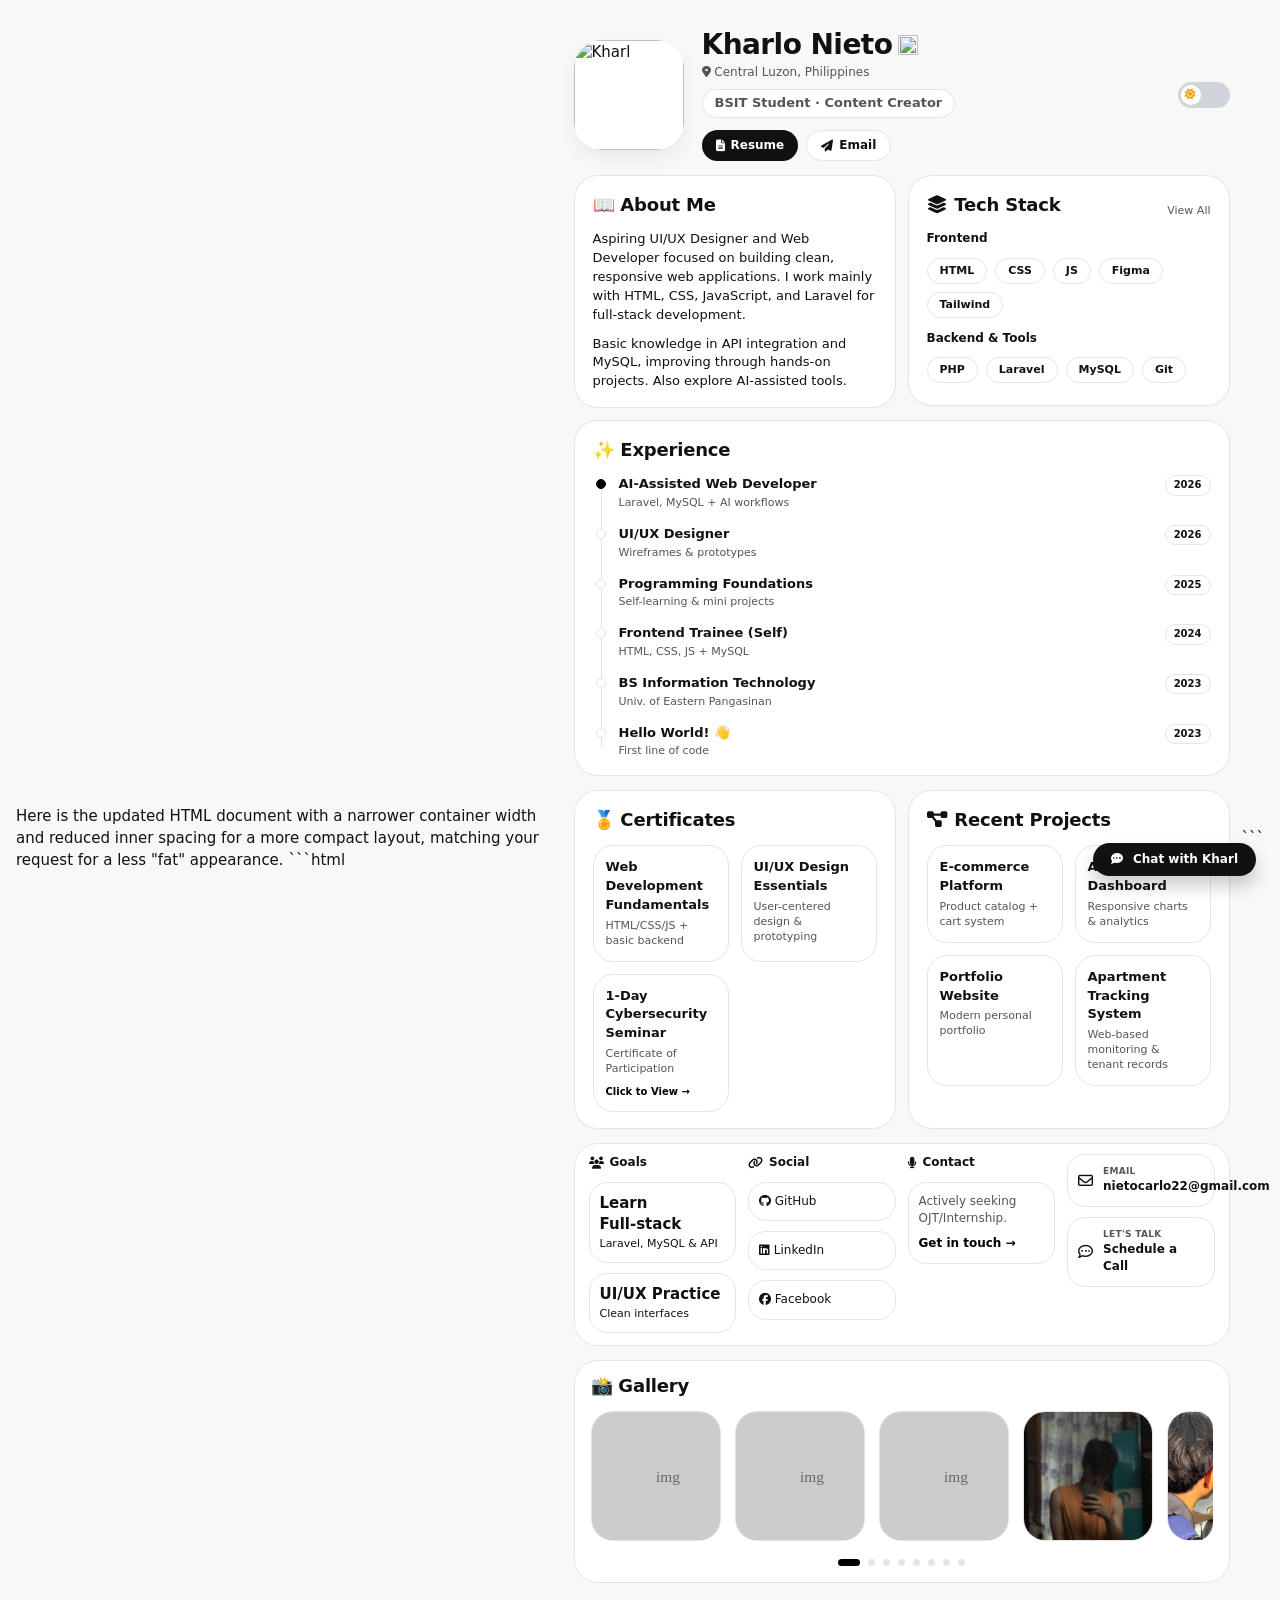
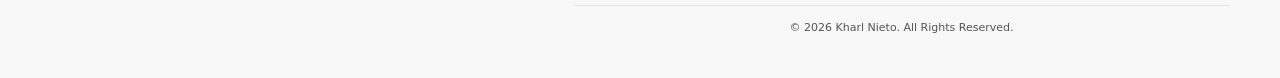
==== commit 74e1376d: "update" ====
--- a/index.html
+++ b/index.html
@@ -1,9 +1,11 @@
+Here is the updated HTML document with a narrower container width and reduced inner spacing for a more compact layout, matching your request for a less "fat" appearance.
+```html
 <!DOCTYPE html>
 <html lang="en">
 <head>
   <meta charset="UTF-8">
-  <meta name="viewport" content="width=device-width, initial-scale=1.0, viewport-fit=cover, user-scalable=yes">
-  <title>Kharl Nieto · Dev Portfolio</title>
+  <meta name="viewport" content="width=device-width, initial-scale=1.0, user-scalable=yes">
+  <title>Kharl Nieto — Infinite Loop Gallery | Modern Portfolio</title>
   <!-- Font Awesome 6 (free) -->
   <link rel="stylesheet" href="https://cdnjs.cloudflare.com/ajax/libs/font-awesome/6.4.2/css/all.min.css">
   <style>
@@ -13,969 +15,889 @@
       box-sizing: border-box;
     }
 
+    /* ========== ROOT VARIABLES (light mode default) ========== */
     :root {
-      --bg: #f7f9fc;
+      --bg: #f8f8f8;
       --card: #ffffff;
-      --text: #111827;
-      --muted: #4b5563;
-      --border: #e2e8f0;
-      --accent: #0f172a;
-      --radius: 24px;
-      --gap-sm: 12px;
+      --text: #111111;
+      --muted: #555555;
+      --border: #e5e5e5;
+      --accent: #000000;
+      --gap-main: 12px;       /* reduced gap */
+      --radius-box: 24px;
     }
 
     [data-theme="dark"] {
-      --bg: #0a0c10;
-      --card: #181c24;
-      --text: #f1f5f9;
-      --muted: #94a3b8;
-      --border: #2d3748;
-      --accent: #e2e8f0;
+      --bg: #111111;
+      --card: #1a1a1a;
+      --text: #f8f8f8;
+      --muted: #aaaaaa;
+      --border: #333333;
+      --accent: #ffffff;
     }
 
     body {
-      font-family: 'Inter', system-ui, -apple-system, 'Segoe UI', sans-serif;
-      background: var(--bg);
+      font-family: 'Inter', system-ui, -apple-system, BlinkMacSystemFont, 'Segoe UI', sans-serif;
+      background-color: var(--bg);
       color: var(--text);
+      display: flex;
+      justify-content: center;
+      align-items: center;
+      padding: 28px 16px;
       margin: 0;
-      padding: 24px 16px;
+      transition: background 0.3s ease, color 0.3s ease;
+      animation: fadeScaleIn 0.5s ease-out;
       line-height: 1.45;
-      transition: background 0.2s, color 0.2s;
-    }
-
-    /* narrow, compact container */
-    .portfolio {
-      max-width: 720px;
+      font-size: 15px;
+    }
+
+    @keyframes fadeScaleIn {
+      0% { opacity: 0; transform: scale(0.97); }
+      100% { opacity: 1; transform: scale(1); }
+    }
+
+    /* ----- CONTAINER NARROW & TIGHTER (less fat) ----- */
+    .container {
+      width: 100%;
+      max-width: 680px;        /* narrower than before */
       margin: 0 auto;
       display: flex;
       flex-direction: column;
-      gap: 14px;
-    }
-
-    /* cards */
-    .card {
-      background: var(--card);
-      border: 1px solid var(--border);
-      border-radius: var(--radius);
-      padding: 16px 18px;
-      transition: 0.2s;
-      box-shadow: 0 2px 6px rgba(0, 0, 0, 0.02);
-    }
-
-    h3 {
-      display: flex;
-      align-items: center;
-      gap: 10px;
-      font-size: 1.2rem;
-      font-weight: 650;
-      margin-bottom: 14px;
-      letter-spacing: -0.2px;
-    }
-
-    /* profile section */
-    .profile-row {
-      display: flex;
+      gap: 14px;               /* reduced outer gap */
+      padding: 0 12px;
+    }
+
+    /* ========== PROFILE ========== */
+    .profile-header {
+      display: flex;
+      align-items: center;
+      gap: 18px;               /* tighter spacing */
       flex-wrap: wrap;
-      gap: 20px;
-      align-items: center;
-    }
-
-    .avatar-wrapper {
+      position: relative;
+      margin-bottom: 0;
+    }
+
+    .profile-pic-container {
+      position: relative;
+      width: 110px;            /* slightly smaller */
+      aspect-ratio: 1 / 1;
+      border-radius: 28px;
+      overflow: hidden;
       flex-shrink: 0;
-      width: 100px;
-      height: 100px;
-      border-radius: 32px;
-      background: linear-gradient(145deg, #1e293b, #0f172a);
-      display: flex;
-      align-items: center;
-      justify-content: center;
-      box-shadow: 0 12px 18px -8px rgba(0, 0, 0, 0.15);
-      transition: all 0.2s;
-      cursor: default;
-    }
-
-    [data-theme="dark"] .avatar-wrapper {
-      background: linear-gradient(135deg, #2d3a4e, #1a2538);
-    }
-
-    .avatar-initials {
-      font-size: 44px;
-      font-weight: 700;
-      color: white;
-      letter-spacing: 2px;
-      text-shadow: 0 2px 3px rgba(0,0,0,0.1);
-    }
-
-    .avatar-wrapper.hover-effect:hover {
-      transform: scale(1.02);
-      background: linear-gradient(145deg, #2d3a4e, #1e293b);
-    }
-
-    .profile-info {
+      box-shadow: 0 8px 18px rgba(0,0,0,0.06);
+      background: var(--card);
+    }
+
+    .profile-pic {
+      position: absolute;
+      inset: 0;
+      width: 100%;
+      height: 100%;
+      object-fit: cover;
+      transition: opacity 0.25s ease;
+    }
+
+    .profile-pic.hover {
+      opacity: 0;
+    }
+
+    .profile-pic-container:hover .hover {
+      opacity: 1;
+    }
+    .profile-pic-container:hover .base {
+      opacity: 0;
+    }
+
+    .profile-content {
       flex: 1;
     }
 
-    .name-line {
-      display: flex;
+    .name-section {
+      display: flex;
+      align-items: center;
+      gap: 6px;
       flex-wrap: wrap;
-      align-items: baseline;
-      gap: 8px;
-      margin-bottom: 4px;
-    }
-
-    .name-line h1 {
+      margin-bottom: 2px;
+    }
+    .name-section h1 {
       font-size: 28px;
       font-weight: 800;
-    }
-
-    .verified-icon {
+      margin: 0;
+      letter-spacing: -0.02em;
+      line-height: 1.2;
+    }
+    .verify-icon {
       width: 20px;
       height: 20px;
-      color: #1d9bf0;
-    }
-
-    .location {
+    }
+    .loc-text {
       font-size: 12px;
       color: var(--muted);
-      margin: 4px 0 10px 0;
-    }
-
-    .title-badge {
-      background: var(--card);
-      border: 1px solid var(--border);
+      margin: 2px 0 8px 0;
+      font-weight: 450;
+    }
+    .title-bar {
+      display: flex;
+      justify-content: space-between;
+      align-items: center;
+      flex-wrap: wrap;
+      gap: 8px;
+      margin-bottom: 12px;
+    }
+    .job-title {
+      font-size: 13px;
+      font-weight: 550;
+      color: var(--muted);
+      background: var(--card);
+      padding: 4px 12px;
+      border-radius: 40px;
+      border: 1px solid var(--border);
+      display: inline-block;
+    }
+    .action-buttons {
+      display: flex;
+      gap: 8px;
+    }
+    .btn {
       padding: 6px 14px;
-      border-radius: 60px;
-      font-size: 13px;
-      font-weight: 500;
-      display: inline-block;
-      margin-bottom: 12px;
-    }
-
-    .btn-group {
-      display: flex;
-      flex-wrap: wrap;
-      gap: 10px;
-    }
-
-    .btn-sm {
-      text-decoration: none;
-      padding: 6px 16px;
-      border-radius: 40px;
+      border-radius: 50px;
       font-size: 12px;
       font-weight: 600;
-      background: var(--card);
-      border: 1px solid var(--border);
+      text-decoration: none;
+      display: inline-flex;
+      align-items: center;
+      gap: 6px;
+      border: 1px solid var(--border);
+      background: var(--card);
       color: var(--text);
-      transition: 0.2s;
-      display: inline-flex;
-      align-items: center;
-      gap: 8px;
-    }
-
+      transition: 0.2s ease;
+      cursor: pointer;
+    }
     .btn-dark {
       background: var(--text);
       color: var(--card);
       border: none;
     }
-
-    .theme-toggle {
-      margin-left: auto;
-    }
-
-    /* 2-col grid */
-    .grid-2col {
+    .btn:hover {
+      transform: translateY(-1px);
+      filter: brightness(0.96);
+    }
+
+    /* theme switch */
+    .theme-switch {
+      position: relative;
+      display: inline-block;
+      width: 52px;
+      height: 26px;
+    }
+    .theme-switch input {
+      opacity: 0;
+      width: 0;
+      height: 0;
+    }
+    .slider {
+      position: absolute;
+      cursor: pointer;
+      inset: 0;
+      background-color: #d1d5db;
+      border-radius: 40px;
+      transition: 0.3s;
+    }
+    .circle {
+      position: absolute;
+      height: 20px;
+      width: 20px;
+      left: 3px;
+      bottom: 3px;
+      background-color: white;
+      border-radius: 50%;
+      display: flex;
+      align-items: center;
+      justify-content: center;
+      overflow: hidden;
+      transition: 0.3s;
+    }
+    .circle i {
+      position: absolute;
+      font-size: 11px;
+      transition: 0.2s;
+    }
+    .icon-sun { transform: translateY(0); color: #f59e0b; }
+    .icon-moon { transform: translateY(30px); color: #cbd5e1; }
+    input:checked + .slider { background-color: #334155; }
+    input:checked + .slider .circle { transform: translateX(26px); }
+    input:checked + .slider .icon-sun { transform: translateY(-30px); }
+    input:checked + .slider .icon-moon { transform: translateY(0); }
+
+    /* ========== BOX & GRID (reduced inner padding) ========== */
+    .box {
+      border: 1px solid var(--border);
+      padding: 16px 18px;      /* smaller padding inside boxes */
+      border-radius: var(--radius-box);
+      background: var(--card);
+      transition: border 0.2s, background 0.2s;
+      box-shadow: 0 1px 3px rgba(0, 0, 0, 0.02);
+    }
+
+    h3 {
+      display: flex;
+      align-items: center;
+      gap: 8px;
+      margin: 0 0 12px 0;
+      font-size: 18px;
+      font-weight: 650;
+      letter-spacing: -0.2px;
+    }
+    h3 i { font-size: 18px; }
+
+    .top-grid {
       display: grid;
       grid-template-columns: 1fr 1fr;
-      gap: 14px;
-    }
-
-    .full-width {
-      grid-column: span 2;
-    }
-
-    /* tech badges */
-    .tech-group {
-      margin: 12px 0 6px;
-    }
-    .tech-badge {
-      display: inline-block;
-      background: var(--card);
-      border: 1px solid var(--border);
-      padding: 4px 12px;
-      border-radius: 40px;
-      font-size: 11px;
-      margin: 0 6px 8px 0;
-      font-weight: 500;
-    }
-
-    /* timeline */
+      gap: var(--gap-main);
+      align-items: start;
+    }
+    .about { grid-column: 1; }
+    .tech-stack { grid-column: 2; }
+    .experience {
+      grid-column: 1 / -1;
+    }
+
+    .row-2 {
+      display: grid;
+      grid-template-columns: 1fr 1fr;
+      gap: var(--gap-main);
+      margin-top: 0;
+    }
+
+    /* Mobile: single column */
+    @media (max-width: 650px) {
+      .top-grid, .row-2 {
+        grid-template-columns: 1fr;
+      }
+      .experience { grid-column: auto; }
+      .profile-header { flex-wrap: wrap; justify-content: center; text-align: center; }
+      .title-bar { justify-content: center; }
+      .name-section { justify-content: center; }
+      .box { padding: 14px 16px; }
+      .container { padding: 0 12px; }
+    }
+
+    /* timeline - tighter */
     .timeline {
       position: relative;
-      padding-left: 24px;
-      margin-top: 6px;
-    }
-    .timeline:before {
+      padding-left: 26px;
+      margin-top: 2px;
+      display: flex;
+      flex-direction: column;
+      gap: 14px;
+    }
+    .timeline::before {
       content: '';
       position: absolute;
       left: 8px;
-      top: 8px;
-      bottom: 8px;
+      top: 10px;
+      bottom: 10px;
       width: 1.5px;
       background: var(--border);
     }
-    .tl-item {
+    .timeline-item {
       position: relative;
-      margin-bottom: 16px;
       display: flex;
       justify-content: space-between;
-      flex-wrap: wrap;
+      align-items: flex-start;
+      gap: 10px;
       cursor: pointer;
     }
-    .tl-dot {
+    .timeline-circle {
       position: absolute;
-      left: -20px;
-      top: 5px;
-      width: 9px;
-      height: 9px;
+      left: -23px;
+      top: 4px;
+      width: 10px;
+      height: 10px;
       border-radius: 50%;
       background: var(--card);
       border: 1.5px solid var(--border);
-      transition: 0.2s;
-    }
-    .tl-item.active .tl-dot {
+      transition: all 0.2s;
+    }
+    .timeline-item:hover .timeline-circle {
       background: var(--accent);
       border-color: var(--accent);
       transform: scale(1.2);
     }
-    .tl-content strong {
-      font-size: 13px;
-      display: block;
-    }
-    .tl-content span {
+    .timeline-content strong { 
+      font-size: 13px; 
+      display: block; 
+      margin-bottom: 2px;
+      font-weight: 650;
+    }
+    .timeline-content span { 
+      font-size: 11px; 
+      color: var(--muted);
+      line-height: 1.35;
+    }
+    .timeline-year {
+      font-size: 10px;
+      font-weight: 600;
+      background: var(--card);
+      border: 1px solid var(--border);
+      padding: 2px 8px;
+      border-radius: 30px;
+      white-space: nowrap;
+    }
+    .timeline-item.active .timeline-circle {
+      background: var(--accent);
+      border-color: var(--accent);
+    }
+
+    /* tech badges */
+    .tech-badges {
+      display: flex;
+      flex-wrap: wrap;
+      gap: 8px;
+      margin: 10px 0 6px 0;
+    }
+    .badge {
       font-size: 11px;
-      color: var(--muted);
-    }
-    .tl-year {
-      font-size: 10px;
-      background: var(--card);
-      border: 1px solid var(--border);
-      padding: 2px 10px;
-      border-radius: 30px;
-    }
-
-    /* project & certificate cards */
-    .mini-grid {
+      font-weight: 550;
+      padding: 4px 12px;
+      border-radius: 40px;
+      background: var(--card);
+      border: 1px solid var(--border);
+      cursor: default;
+      color: var(--text);
+      transition: all 0.2s;
+    }
+    .badge:hover {
+      border-color: var(--accent);
+    }
+
+    /* cards grid */
+    .cards-grid {
       display: grid;
       grid-template-columns: 1fr 1fr;
       gap: 12px;
     }
-    .proj-card, .cert-card {
+    .project-card, .certificate-card {
       background: var(--card);
       border: 1px solid var(--border);
       border-radius: 20px;
-      padding: 12px;
-      transition: 0.2s;
-    }
-    .proj-card strong, .cert-card strong {
+      padding: 12px 12px;
+      transition: 0.2s ease;
+    }
+    .project-card:hover, .certificate-card:hover {
+      transform: translateY(-2px);
+      border-color: var(--accent);
+    }
+    .project-card strong, .certificate-card strong {
       font-size: 13px;
       display: block;
       margin-bottom: 4px;
-    }
-    .proj-card p, .cert-card p {
+      font-weight: 660;
+    }
+    .project-card p, .certificate-card p {
       font-size: 11px;
       color: var(--muted);
-    }
-    .view-link {
+      line-height: 1.35;
+    }
+
+    .view-all-link {
+      font-size: 11px;
+      color: var(--text);
+      opacity: 0.7;
+      text-decoration: none;
+    }
+    .view-all-link:hover {
+      opacity: 1;
+      text-decoration: underline;
+    }
+    .view-btn {
+      display: inline-block;
       margin-top: 8px;
-      display: inline-block;
       font-size: 10px;
-      font-weight: 700;
+      font-weight: 600;
       color: var(--accent);
+      text-decoration: none;
       cursor: pointer;
     }
 
-    /* info panel (goals, social, contact) compact */
-    .info-panel {
-      display: flex;
+    /* MODAL */
+    .modal {
+      display: none;
+      position: fixed;
+      z-index: 9999;
+      inset: 0;
+      background-color: rgba(0, 0, 0, 0.92);
+      justify-content: center;
+      align-items: center;
+      backdrop-filter: blur(4px);
+    }
+    .modal-content {
+      max-width: 85vw;
+      max-height: 85vh;
+      border-radius: 24px;
+      box-shadow: 0 20px 35px rgba(0,0,0,0.4);
+    }
+    .close {
+      position: absolute;
+      top: 24px;
+      right: 32px;
+      color: white;
+      font-size: 42px;
+      font-weight: 300;
+      cursor: pointer;
+    }
+    .close:hover { opacity: 0.7; }
+
+    /* INFO PANEL (compact) */
+    .info-panel-wrapper {
+      margin-top: 0;
+      background: var(--card);
+      border: 1px solid var(--border);
+      border-radius: var(--radius-box);
+      padding: 6px 14px 12px 14px;
+    }
+    .info-panel-container {
+      display: flex;
+      gap: 12px;
+      padding: 4px 0 0 0;
       flex-wrap: wrap;
-      gap: 12px;
-      background: var(--card);
-      border: 1px solid var(--border);
-      border-radius: var(--radius);
-      padding: 16px 18px;
-    }
-    .info-block {
+    }
+    .info-column {
       flex: 1;
-      min-width: 130px;
-    }
-    .info-title {
+      display: flex;
+      flex-direction: column;
+      gap: 10px;
+      min-width: 120px;
+    }
+    .section-header {
       font-size: 12px;
-      font-weight: 700;
-      margin-bottom: 8px;
-      display: flex;
+      font-weight: 660;
+      display: flex;
+      align-items: center;
       gap: 6px;
-      align-items: center;
-    }
-    .info-card {
-      background: var(--bg);
+      margin-bottom: 0px;
+    }
+    .white-card {
+      background: var(--card);
+      border: 1px solid var(--border);
       border-radius: 18px;
-      padding: 10px;
-      margin-bottom: 8px;
-      border: 1px solid var(--border);
-    }
-    .info-card a {
-      text-decoration: none;
-      color: var(--text);
-      font-size: 12px;
-    }
-
-    /* gallery carousel (compact, infinite) */
-    .gallery-wrap {
-      background: var(--card);
-      border: 1px solid var(--border);
-      border-radius: var(--radius);
-      padding: 14px 16px 16px;
-    }
-    .carousel-container {
+      padding: 10px 10px;
+      transition: 0.15s;
+    }
+    .white-card:hover {
+      border-color: var(--accent);
+    }
+    .large-card p { font-size: 12px; color: var(--muted); margin-bottom: 8px; }
+    .get-in-touch { font-weight: 700; font-size: 12px; color: var(--accent); }
+    .contact-inner {
+      display: flex;
+      align-items: center;
+      gap: 10px;
+    }
+    .label { font-size: 9px; letter-spacing: 0.3px; font-weight: 700; color: var(--muted); text-transform: uppercase; }
+    .sub-label { font-size: 12px; font-weight: 550; }
+
+    /* GALLERY (fully interactive, no cut off) */
+    .gallery-container {
+      margin-top: 0;
+      border: 1px solid var(--border);
+      border-radius: var(--radius-box);
+      padding: 12px 16px 16px 16px;
+      background: var(--card);
       overflow: hidden;
-      border-radius: 20px;
+      width: 100%;
+    }
+
+    .gallery-carousel-wrapper {
+      position: relative;
+      width: 100%;
+      overflow: hidden;
+      border-radius: 18px;
       cursor: grab;
-      width: 100%;
-    }
-    .carousel-track {
+      user-select: none;
+    }
+
+    .gallery-track {
       display: flex;
       gap: 14px;
-      transition: transform 0.4s cubic-bezier(0.2, 0.9, 0.4, 1.1);
       will-change: transform;
+      transition: transform 0.4s cubic-bezier(0.25, 0.46, 0.45, 0.94);
       width: max-content;
     }
-    .carousel-item {
+
+    .gallery-item {
       flex: 0 0 auto;
-      width: 130px;
+      width: 130px;            /* slightly smaller for compactness */
       aspect-ratio: 1 / 1;
-      border-radius: 24px;
+      border-radius: 22px;
       overflow: hidden;
-      background: #cbd5e1;
-      border: 1px solid var(--border);
-    }
-    .carousel-item img {
+      border: 1px solid var(--border);
+      background: #e0e0e0;
+      transition: transform 0.2s, box-shadow 0.2s;
+    }
+
+    .gallery-item img {
       width: 100%;
       height: 100%;
       object-fit: cover;
-    }
-    .dot-nav {
+      display: block;
+      pointer-events: none;
+    }
+
+    [data-theme="dark"] .gallery-item {
+      background: #2a2a2a;
+    }
+
+    .gallery-item:hover {
+      transform: scale(1.02);
+      box-shadow: 0 6px 12px rgba(0,0,0,0.08);
+    }
+
+    .gallery-nav-dots {
       display: flex;
       justify-content: center;
       gap: 8px;
-      margin-top: 16px;
-    }
+      margin-top: 18px;
+    }
+
     .dot {
       width: 7px;
       height: 7px;
       background: var(--border);
       border-radius: 50%;
-      transition: 0.2s;
       cursor: pointer;
-    }
-    .dot.active {
+      transition: all 0.2s ease;
+    }
+
+    .dot.active-dot {
       background: var(--accent);
       width: 22px;
       border-radius: 10px;
     }
 
-    /* FIXED CHAT BUTTON + CONTAINER - tight and mobile-friendly */
-    .chat-fab {
+    .footer {
+      text-align: center;
+      margin-top: 8px;
+      padding: 14px 10px;
+      border-top: 1px solid var(--border);
+      font-size: 11px;
+      color: var(--muted);
+    }
+
+    /* chatbot styles (unchanged but fine) */
+    .chat-toggle {
       position: fixed;
-      bottom: 22px;
-      right: 22px;
+      bottom: 24px;
+      right: 24px;
       background: var(--text);
       color: var(--card);
-      padding: 10px 20px;
+      padding: 8px 18px;
       border-radius: 60px;
       display: flex;
       align-items: center;
-      gap: 12px;
+      gap: 10px;
+      cursor: pointer;
+      box-shadow: 0 10px 18px rgba(0,0,0,0.2);
+      z-index: 10001;
       font-weight: 600;
-      font-size: 13px;
-      box-shadow: 0 8px 22px rgba(0, 0, 0, 0.2);
-      cursor: pointer;
-      z-index: 1002;
-      border: none;
-      transition: 0.2s;
-    }
-    .chat-fab:hover {
+      font-size: 12px;
+    }
+    .chat-toggle:hover {
       transform: scale(1.02);
     }
-    .chat-box {
+    #chatbot-container {
       position: fixed;
-      bottom: 85px;
-      right: 22px;
+      bottom: 90px;
+      right: 24px;
       width: 360px;
-      max-width: calc(100vw - 44px);
-      height: 500px;
-      background: var(--card);
-      border-radius: 28px;
-      border: 1px solid var(--border);
+      height: 520px;
+      background: var(--card);
+      border: 1px solid var(--border);
+      border-radius: 26px;
       display: none;
       flex-direction: column;
-      box-shadow: 0 25px 40px rgba(0, 0, 0, 0.25);
-      z-index: 1003;
+      box-shadow: 0 20px 35px rgba(0,0,0,0.25);
+      z-index: 10002;
       overflow: hidden;
-      backdrop-filter: blur(0px);
-    }
-    .chat-box.open {
+    }
+    #chatbot-container.active {
       display: flex;
     }
     .chat-header {
-      padding: 14px 18px;
+      padding: 12px 16px;
+      background: var(--card);
       border-bottom: 1px solid var(--border);
       display: flex;
       justify-content: space-between;
-      align-items: center;
-    }
-    .chat-avatar {
-      display: flex;
-      gap: 12px;
-      align-items: center;
-    }
-    .chat-avatar .avatar-mini {
-      width: 36px;
-      height: 36px;
-      background: #0f172a;
+    }
+    .chat-header-left {
+      display: flex;
+      gap: 10px;
+      align-items: center;
+    }
+    .avatar-wrapper img {
+      width: 38px;
+      height: 38px;
       border-radius: 50%;
-      display: flex;
-      align-items: center;
-      justify-content: center;
-      color: white;
-      font-weight: bold;
-    }
+      object-fit: cover;
+    }
+    .header-text b { font-size: 14px; }
+    .header-text span { font-size: 10px; color: var(--muted); display: flex; align-items: center; gap: 4px; }
+    .status-dot-inline { width: 7px; height: 7px; background: #22c55e; border-radius: 50%; display: inline-block; }
     .chat-body {
       flex: 1;
-      padding: 16px;
+      padding: 14px;
       overflow-y: auto;
+      display: flex;
+      flex-direction: column;
+      gap: 12px;
       background: var(--bg);
-      display: flex;
-      flex-direction: column;
-      gap: 14px;
-    }
-    .bot-msg {
-      display: flex;
-      gap: 8px;
-      align-items: flex-start;
-    }
+    }
+    .bot-img-small { width: 28px; height: 28px; border-radius: 50%; object-fit: cover; }
     .bot-bubble {
       background: var(--card);
       border: 1px solid var(--border);
+      border-radius: 16px 16px 16px 6px;
       padding: 8px 12px;
-      border-radius: 18px 18px 18px 8px;
-      font-size: 12px;
-      max-width: 85%;
-    }
-    .user-msg {
-      display: flex;
-      justify-content: flex-end;
+      font-size: 11px;
+      line-height: 1.4;
     }
     .user-bubble {
       background: var(--text);
       color: var(--card);
+      border-radius: 16px 16px 6px 16px;
       padding: 8px 12px;
-      border-radius: 18px 18px 8px 18px;
-      font-size: 12px;
+      font-size: 11px;
       max-width: 80%;
+      margin-left: auto;
     }
     .chat-footer {
-      padding: 12px;
+      padding: 10px 14px;
       border-top: 1px solid var(--border);
       background: var(--card);
     }
-    .input-row {
-      display: flex;
-      gap: 10px;
+    .input-container {
+      display: flex;
+      gap: 8px;
+      border: 1px solid var(--border);
+      border-radius: 50px;
+      padding: 5px 12px;
       background: var(--bg);
-      border-radius: 60px;
-      padding: 4px 12px;
-      border: 1px solid var(--border);
-    }
-    .input-row input {
+    }
+    .input-container input {
+      flex: 1;
       background: transparent;
       border: none;
-      flex: 1;
       outline: none;
-      font-size: 12px;
       color: var(--text);
-    }
-    .send-icon {
+      font-size: 11px;
+      padding: 4px 0;
+    }
+    .send-btn {
       background: var(--text);
       color: var(--card);
       border: none;
-      border-radius: 50%;
       width: 28px;
       height: 28px;
+      border-radius: 50%;
       cursor: pointer;
     }
-    .close-chat {
-      cursor: pointer;
-      opacity: 0.7;
-      font-size: 20px;
+    .footer-hint {
+      font-size: 8px;
+      display: flex;
+      justify-content: space-between;
+      margin-top: 6px;
+      color: var(--muted);
     }
     @media (max-width: 550px) {
-      .chat-box {
-        bottom: 80px;
-        right: 12px;
-        width: calc(100% - 24px);
-        height: 480px;
-      }
-      .chat-fab {
-        bottom: 16px;
-        right: 16px;
-        padding: 8px 16px;
-      }
-      .grid-2col {
-        grid-template-columns: 1fr;
-      }
-      .full-width {
-        grid-column: auto;
-      }
-      .profile-row {
-        flex-direction: column;
-        text-align: center;
-      }
-      .btn-group {
-        justify-content: center;
-      }
-      .theme-toggle {
-        margin: 0 auto;
-      }
-      .carousel-item {
-        width: 110px;
-      }
-    }
-    footer {
-      text-align: center;
-      font-size: 10px;
-      color: var(--muted);
-      padding: 10px 0;
-      border-top: 1px solid var(--border);
-      margin-top: 8px;
-    }
-    .modal-cert {
-      display: none;
-      position: fixed;
-      inset: 0;
-      background: rgba(0,0,0,0.9);
-      justify-content: center;
-      align-items: center;
-      z-index: 9999;
-      backdrop-filter: blur(6px);
-    }
-    .modal-content {
-      max-width: 90vw;
-      max-height: 80vh;
-      background: white;
-      border-radius: 32px;
-      padding: 24px;
-      text-align: center;
-      color: black;
-    }
-    .modal-content svg {
-      max-width: 100%;
-    }
-    .close-modal {
-      position: absolute;
-      top: 24px;
-      right: 32px;
-      color: white;
-      font-size: 40px;
-      cursor: pointer;
+      #chatbot-container { width: calc(100% - 40px); right: 20px; height: 480px; bottom: 80px; }
+      .gallery-item { width: 110px; }
+      .box { padding: 12px 14px; }
+      .info-panel-container { flex-direction: column; gap: 8px; }
+      .btn { padding: 5px 12px; font-size: 11px; }
     }
   </style>
 </head>
 <body>
-<div class="portfolio">
-  <!-- Profile header -->
-  <div class="card">
-    <div class="profile-row">
-      <div class="avatar-wrapper hover-effect">
-        <div class="avatar-initials">KN</div>
+<div class="container">
+  <!-- PROFILE HEADER -->
+  <div class="profile-header">
+    <div class="profile-pic-container">
+      <img class="profile-pic base" id="baseProfileImg" src="images/PROFILE PIC.png" alt="Kharl">
+      <img class="profile-pic hover" id="hoverProfileImg" src="images/hovernight.png" alt="hover">
+    </div>
+    <div class="profile-content">
+      <div class="name-section">
+        <h1>Kharlo Nieto</h1>
+        <img src="https://upload.wikimedia.org/wikipedia/commons/e/e4/Twitter_Verified_Badge.svg" class="verify-icon" alt="verified">
       </div>
-      <div class="profile-info">
-        <div class="name-line">
-          <h1>Kharl Nieto</h1>
-          <i class="fas fa-check-circle verified-icon" style="color:#1d9bf0;"></i>
-        </div>
-        <div class="location"><i class="fas fa-map-marker-alt"></i> Central Luzon, Philippines</div>
-        <div class="title-badge">BSIT Student · Content Creator · Developer</div>
-        <div class="btn-group">
-          <a href="#" class="btn-sm btn-dark" id="fakeResume"><i class="fas fa-file-alt"></i> Resume</a>
-          <a href="mailto:nietocarlo22@gmail.com" class="btn-sm"><i class="fas fa-paper-plane"></i> Email</a>
+      <p class="loc-text"><i class="fas fa-location-dot"></i> Central Luzon, Philippines</p>
+      <div class="title-bar">
+        <div class="job-title">BSIT Student · Content Creator</div>
+      </div>
+      <div class="action-buttons">
+        <a href="asset/My Updated Resume.pdf" target="_blank" class="btn btn-dark"><i class="fas fa-file-lines"></i> Resume</a>
+        <a href="https://mail.google.com/mail/?view=cm&fs=1&to=nietocarlo22@gmail.com" target="_blank" class="btn"><i class="fas fa-paper-plane"></i> Email</a>
+      </div>
+    </div>
+    <label class="theme-switch">
+      <input type="checkbox" id="dark-mode-toggle">
+      <div class="slider">
+        <div class="circle">
+          <i class="fas fa-sun icon-sun"></i>
+          <i class="fas fa-moon icon-moon"></i>
         </div>
       </div>
-      <div class="theme-toggle">
-        <label class="theme-switch" style="display:inline-block;">
-          <input type="checkbox" id="darkToggle">
-          <div class="slider-round"></div>
-        </label>
+    </label>
+  </div>
+
+  <!-- TOP GRID: About + Tech Stack -->
+  <div class="top-grid">
+    <div class="box about">
+      <h3>📖 About Me</h3>
+      <p style="font-size: 13px;">Aspiring UI/UX Designer and Web Developer focused on building clean, responsive web applications. I work mainly with HTML, CSS, JavaScript, and Laravel for full-stack development.</p>
+      <p style="margin-top: 10px; font-size: 13px;">Basic knowledge in API integration and MySQL, improving through hands-on projects. Also explore AI-assisted tools.</p>
+    </div>
+
+    <div class="box tech-stack">
+      <div style="display:flex; justify-content:space-between; align-items:center;">
+        <h3><i class="fas fa-layer-group"></i> Tech Stack</h3>
+        <a href="techstack.html" class="view-all-link">View All</a>
+      </div>
+      <p style="font-weight:600; font-size:12px; margin-bottom: 6px;">Frontend</p>
+      <div class="tech-badges"><span class="badge">HTML</span><span class="badge">CSS</span><span class="badge">JS</span><span class="badge">Figma</span><span class="badge">Tailwind</span></div>
+      <p style="font-weight:600; font-size:12px; margin: 12px 0 6px 0;">Backend & Tools</p>
+      <div class="tech-badges"><span class="badge">PHP</span><span class="badge">Laravel</span><span class="badge">MySQL</span><span class="badge">Git</span></div>
+    </div>
+
+    <div class="box experience">
+      <h3>✨ Experience</h3>
+      <div class="timeline" id="experienceTimeline">
+        <div class="timeline-item"><div class="timeline-circle"></div><div class="timeline-content"><strong>AI-Assisted Web Developer</strong><span>Laravel, MySQL + AI workflows</span></div><div class="timeline-year">2026</div></div>
+        <div class="timeline-item"><div class="timeline-circle"></div><div class="timeline-content"><strong>UI/UX Designer</strong><span>Wireframes & prototypes</span></div><div class="timeline-year">2026</div></div>
+        <div class="timeline-item"><div class="timeline-circle"></div><div class="timeline-content"><strong>Programming Foundations</strong><span>Self-learning & mini projects</span></div><div class="timeline-year">2025</div></div>
+        <div class="timeline-item"><div class="timeline-circle"></div><div class="timeline-content"><strong>Frontend Trainee (Self)</strong><span>HTML, CSS, JS + MySQL</span></div><div class="timeline-year">2024</div></div>
+        <div class="timeline-item"><div class="timeline-circle"></div><div class="timeline-content"><strong>BS Information Technology</strong><span>Univ. of Eastern Pangasinan</span></div><div class="timeline-year">2023</div></div>
+        <div class="timeline-item"><div class="timeline-circle"></div><div class="timeline-content"><strong>Hello World! 👋</strong><span>First line of code</span></div><div class="timeline-year">2023</div></div>
       </div>
     </div>
   </div>
 
-  <!-- About + tech stack 2-col -->
-  <div class="grid-2col">
-    <div class="card">
-      <h3><i class="fas fa-user-astronaut"></i> About</h3>
-      <p style="font-size:13px">Aspiring full‑stack developer focused on clean, user-friendly interfaces. Working daily with HTML, CSS, JS, Laravel, MySQL. Goal: build end‑to‑end web solutions that are responsive & intuitive. Exploring AI tools to optimize workflows.</p>
-    </div>
-    <div class="card">
-      <h3><i class="fas fa-layer-group"></i> Tech Stack</h3>
-      <div class="tech-group"><strong>Frontend</strong></div>
-      <div><span class="tech-badge">HTML</span><span class="tech-badge">CSS</span><span class="tech-badge">JS</span><span class="tech-badge">Figma</span><span class="tech-badge">Tailwind</span></div>
-      <div class="tech-group" style="margin-top: 12px;"><strong>Backend & Tools</strong></div>
-      <div><span class="tech-badge">PHP</span><span class="tech-badge">Laravel</span><span class="tech-badge">MySQL</span><span class="tech-badge">Git</span></div>
-    </div>
-  </div>
-
-  <!-- Experience timeline card -->
-  <div class="card">
-    <h3><i class="fas fa-briefcase"></i> Experience & Journey</h3>
-    <div class="timeline" id="tlContainer">
-      <div class="tl-item active"><div class="tl-dot"></div><div class="tl-content"><strong>AI-Assisted Web Dev</strong><span>Laravel, MySQL, AI tools integration</span></div><div class="tl-year">2026</div></div>
-      <div class="tl-item"><div class="tl-dot"></div><div class="tl-content"><strong>UI/UX Designer</strong><span>Wireframes, prototyping & user testing</span></div><div class="tl-year">2026</div></div>
-      <div class="tl-item"><div class="tl-dot"></div><div class="tl-content"><strong>Programming Foundations</strong><span>Self‑paced full‑stack projects</span></div><div class="tl-year">2025</div></div>
-      <div class="tl-item"><div class="tl-dot"></div><div class="tl-content"><strong>Frontend Trainee</strong><span>HTML/CSS/JS + responsive layouts</span></div><div class="tl-year">2024</div></div>
-      <div class="tl-item"><div class="tl-dot"></div><div class="tl-content"><strong>BS Information Technology</strong><span>Univ. of Eastern Pangasinan</span></div><div class="tl-year">2023</div></div>
-    </div>
-  </div>
-
-  <!-- Certificates + Projects row -->
-  <div class="grid-2col">
-    <div class="card">
-      <h3><i class="fas fa-certificate"></i> Certificates</h3>
-      <div class="mini-grid">
-        <div class="cert-card"><strong>Web Development Fundamentals</strong><p>HTML/CSS/JS + backend basics</p></div>
-        <div class="cert-card"><strong>UI/UX Design Essentials</strong><p>User‑centered design & prototyping</p></div>
-        <div class="cert-card" id="cyberCertBtn"><strong>1‑Day Cybersecurity Seminar</strong><p>Certificate of Participation</p><span class="view-link">📜 Click to view →</span></div>
+  <!-- ROW 2: Certificates + Projects -->
+  <div class="row-2">
+    <div class="box">
+      <h3>🏅 Certificates</h3>
+      <div class="cards-grid">
+        <div class="certificate-card"><strong>Web Development Fundamentals</strong><p>HTML/CSS/JS + basic backend</p></div>
+        <div class="certificate-card"><strong>UI/UX Design Essentials</strong><p>User-centered design & prototyping</p></div>
+        <div class="certificate-card" id="certCyberCard">
+          <strong>1-Day Cybersecurity Seminar</strong>
+          <p>Certificate of Participation</p>
+          <span class="view-btn">Click to View →</span>
+        </div>
       </div>
     </div>
-    <div class="card">
-      <h3><i class="fas fa-code-branch"></i> Recent Projects</h3>
-      <div class="mini-grid">
-        <div class="proj-card"><strong>E‑commerce Platform</strong><p>Product catalog + cart system</p></div>
-        <div class="proj-card"><strong>Admin Dashboard</strong><p>Responsive charts & analytics</p></div>
-        <div class="proj-card"><strong>Portfolio Website</strong><p>Modern personal portfolio</p></div>
-        <div class="proj-card"><strong>Apartment Tracking System</strong><p>Web-based tenant & record mgmt</p></div>
+
+    <div class="box">
+      <h3><i class="fas fa-diagram-project"></i> Recent Projects</h3>
+      <div class="cards-grid">
+        <div class="project-card"><strong>E‑commerce Platform</strong><p>Product catalog + cart system</p></div>
+        <div class="project-card"><strong>Admin Dashboard</strong><p>Responsive charts & analytics</p></div>
+        <div class="project-card"><strong>Portfolio Website</strong><p>Modern personal portfolio</p></div>
+        <div class="project-card"><strong>Apartment Tracking System</strong><p>Web-based monitoring & tenant records</p></div>
       </div>
     </div>
   </div>
 
-  <!-- Goals / Social / Contact compact panel -->
-  <div class="info-panel">
-    <div class="info-block"><div class="info-title"><i class="fas fa-bullseye"></i> Goals</div><div class="info-card"><strong>Full‑stack Mastery</strong><div style="font-size: 11px;">Laravel, Vue, API design</div></div><div class="info-card"><strong>UI/UX Practice</strong><div style="font-size: 11px;">Clean, modern interfaces</div></div></div>
-    <div class="info-block"><div class="info-title"><i class="fas fa-share-alt"></i> Social</div><div class="info-card"><a href="https://github.com/kharlx" target="_blank"><i class="fab fa-github"></i> GitHub</a></div><div class="info-card"><a href="#" target="_blank"><i class="fab fa-linkedin"></i> LinkedIn</a></div><div class="info-card"><a href="#" target="_blank"><i class="fab fa-facebook"></i> Facebook</a></div></div>
-    <div class="info-block"><div class="info-title"><i class="fas fa-envelope"></i> Contact</div><div class="info-card"><i class="far fa-envelope"></i> nietocarlo22@gmail.com</div><div class="info-card"><i class="fas fa-phone-alt"></i> Open for OJT / collab</div></div>
-  </div>
-
-  <!-- Gallery infinite loop (compact + placeholders) -->
-  <div class="gallery-wrap">
-    <h3><i class="fas fa-images"></i> Gallery</h3>
-    <div class="carousel-container" id="galleryContainer">
-      <div class="carousel-track" id="galleryTrack"></div>
-    </div>
-    <div class="dot-nav" id="galleryDots"></div>
-  </div>
-  <footer>© 2026 Kharl Nieto · built with compact flow</footer>
-</div>
-
-<!-- Chat components -->
-<div class="chat-fab" id="chatFabBtn"><i class="fas fa-comment-dots"></i> <span>Chat with Kharl</span></div>
-<div class="chat-box" id="chatBox">
-  <div class="chat-header">
-    <div class="chat-avatar">
-      <div class="avatar-mini">KN</div>
-      <div><b>Kharl AI</b><div style="font-size: 10px;"><span style="color:#10b981;">●</span> Online</div></div>
-    </div>
-    <div class="close-chat" id="closeChatBtn"><i class="fas fa-times"></i></div>
-  </div>
-  <div class="chat-body" id="chatMessages">
-    <div class="bot-msg"><div class="avatar-mini" style="width:28px;height:28px;font-size:12px;">KN</div><div class="bot-bubble">Hey! 👋 Ask me about my tech stack, projects, or internship goals!</div></div>
-  </div>
-  <div class="chat-footer">
-    <div class="input-row">
-      <input type="text" id="chatInput" placeholder="Type a message..." maxlength="200">
-      <button class="send-icon" id="sendChatMsg"><i class="fas fa-arrow-right"></i></button>
+  <!-- INFO PANEL (compact) -->
+  <div class="info-panel-wrapper">
+    <div class="info-panel-container">
+      <div class="info-column"><div class="section-header"><i class="fas fa-users"></i><strong>Goals</strong></div><div class="white-card"><div><strong>Learn Full‑stack</strong><p style="font-size:11px;">Laravel, MySQL & API</p></div></div><div class="white-card"><div><strong>UI/UX Practice</strong><p style="font-size:11px;">Clean interfaces</p></div></div></div>
+      <div class="info-column"><div class="section-header"><i class="fas fa-link"></i><strong>Social</strong></div><div class="white-card"><a href="https://github.com/kharlx" target="_blank" style="text-decoration:none; color:inherit; font-size:12px;"><i class="fab fa-github"></i> GitHub</a></div><div class="white-card"><a href="https://linkedin.com/in/nietokharl" target="_blank" style="text-decoration:none; color:inherit; font-size:12px;"><i class="fab fa-linkedin"></i> LinkedIn</a></div><div class="white-card"><a href="https://facebook.com/kharl.luxx" target="_blank" style="text-decoration:none; color:inherit; font-size:12px;"><i class="fab fa-facebook"></i> Facebook</a></div></div>
+      <div class="info-column"><div class="section-header"><i class="fas fa-microphone"></i><strong>Contact</strong></div><div class="white-card large-card"><p style="font-size:12px;">Actively seeking OJT/Internship.</p><div class="get-in-touch">Get in touch →</div></div></div>
+      <div class="info-column contact-column"><div class="white-card"><div class="contact-inner"><i class="far fa-envelope"></i><div><span class="label">Email</span><div class="sub-label">nietocarlo22@gmail.com</div></div></div></div><div class="white-card"><div class="contact-inner"><i class="far fa-comment-dots"></i><div><span class="label">Let's Talk</span><div class="sub-label">Schedule a Call</div></div></div></div></div>
     </div>
   </div>
+
+  <!-- GALLERY SECTION -->
+  <div class="gallery-container">
+    <h3>📸 Gallery</h3>
+    <div class="gallery-carousel-wrapper" id="carouselWrapper">
+      <div class="gallery-track" id="galleryTrack"></div>
+    </div>
+    <div class="gallery-nav-dots" id="galleryDots"></div>
+  </div>
+  <footer class="footer"><p>© 2026 Kharl Nieto. All Rights Reserved.</p></footer>
 </div>
 
-<!-- Modal for certificate preview (clean SVG) -->
-<div class="modal-cert" id="certModal">
-  <div class="close-modal" id="closeModalBtn">&times;</div>
-  <div class="modal-content" style="background: var(--card); color: var(--text);">
-    <i class="fas fa-shield-alt" style="font-size: 48px;"></i>
-    <h3>Certificate of Participation</h3>
-    <p>1‑Day Cybersecurity Seminar · 2025</p>
-    <p style="font-size: 14px;">Awarded to Kharl Nieto for completing intensive security awareness & best practices workshop.</p>
-    <hr>
-    <small>Verified digital credential</small>
-  </div>
+<!-- MODAL for certificate -->
+<div id="certModal" class="modal">
+  <span class="close" id="closeModalBtn">&times;</span>
+  <img class="modal-content" id="certificateModalImg" src="images/certificate-cyber.jpg" alt="Certificate">
 </div>
 
-<style>
-  .theme-switch {
-    position: relative;
-    width: 50px;
-    height: 26px;
-    display: block;
-  }
-  .theme-switch input {
-    opacity: 0;
-    width: 0;
-    height: 0;
-  }
-  .slider-round {
-    position: absolute;
-    cursor: pointer;
-    top: 0;
-    left: 0;
-    right: 0;
-    bottom: 0;
-    background-color: #cbd5e1;
-    border-radius: 34px;
-    transition: 0.3s;
-  }
-  .slider-round:before {
-    position: absolute;
-    content: "🌙";
-    display: flex;
-    align-items: center;
-    justify-content: center;
-    height: 20px;
-    width: 20px;
-    left: 3px;
-    bottom: 3px;
-    background-color: white;
-    border-radius: 50%;
-    font-size: 12px;
-    transition: 0.3s;
-  }
-  input:checked + .slider-round {
-    background-color: #334155;
-  }
-  input:checked + .slider-round:before {
-    transform: translateX(24px);
-    content: "☀️";
-  }
-  [data-theme="dark"] .slider-round:before {
-    background-color: #facc15;
-  }
-  .avatar-mini {
-    background: #0f172a;
-  }
-  [data-theme="dark"] .avatar-mini {
-    background: #334155;
-  }
-</style>
+<!-- CHATBOT -->
+<div class="chat-toggle" id="toggle-btn"><i class="fas fa-comment-dots"></i><strong>Chat with Kharl</strong></div>
+<div id="chatbot-container"><div class="chat-header"><div class="chat-header-left"><div class="avatar-wrapper"><img src="images/PROFILE PIC.png" alt="Kharl"></div><div class="header-text"><b>Kharl AI</b><span><span class="status-dot-inline"></span> Online</span></div></div><div class="close-btn" id="close-chat" style="cursor:pointer;">✕</div></div><div class="chat-body" id="chatBody"><div class="message-row"><img src="images/PROFILE PIC.png" class="bot-img-small"><div class="bot-bubble">Hey! 👋 Ask me about programming, Laravel, or my journey!</div></div></div><div class="chat-footer"><div class="input-container"><input type="text" id="chat-input" placeholder="Type a message..." maxlength="1000"><button class="send-btn" id="sendMsgBtn">➔</button></div><div class="footer-hint"><span>💡 Tech stack, projects, or goals</span><span id="char-count">0/1000</span></div></div></div>
 
 <script>
-  // ========== DARK MODE ==========
-  const toggleDark = document.getElementById('darkToggle');
-  const htmlRoot = document.documentElement;
-  const storedTheme = localStorage.getItem('theme');
-  if (storedTheme === 'dark') {
-    htmlRoot.setAttribute('data-theme', 'dark');
-    toggleDark.checked = true;
-  } else if (storedTheme === 'light') {
-    htmlRoot.setAttribute('data-theme', 'light');
-    toggleDark.checked = false;
-  } else if (window.matchMedia('(prefers-color-scheme: dark)').matches) {
-    htmlRoot.setAttribute('data-theme', 'dark');
-    toggleDark.checked = true;
-  } else {
-    htmlRoot.setAttribute('data-theme', 'light');
-  }
-  toggleDark.addEventListener('change', (e) => {
-    if (e.target.checked) {
-      htmlRoot.setAttribute('data-theme', 'dark');
-      localStorage.setItem('theme', 'dark');
-    } else {
-      htmlRoot.setAttribute('data-theme', 'light');
-      localStorage.setItem('theme', 'light');
-    }
-  });
-
-  // ========== TIMELINE ACTIVE ==========
-  const tlItems = document.querySelectorAll('.tl-item');
-  tlItems.forEach(item => {
-    item.addEventListener('click', () => {
-      tlItems.forEach(i => i.classList.remove('active'));
-      item.classList.add('active');
-    });
-  });
-
-  // ========== CERTIFICATE MODAL ==========
-  const certModal = document.getElementById('certModal');
-  const cyberBtn = document.getElementById('cyberCertBtn');
-  const closeModal = document.getElementById('closeModalBtn');
-  function openModal() { certModal.style.display = 'flex'; document.body.style.overflow = 'hidden'; }
-  function closeModalFunc() { certModal.style.display = 'none'; document.body.style.overflow = ''; }
-  if (cyberBtn) cyberBtn.addEventListener('click', openModal);
-  if (closeModal) closeModal.addEventListener('click', closeModalFunc);
-  certModal.addEventListener('click', (e) => { if (e.target === certModal) closeModalFunc(); });
-
-  // ========== INFINITE GALLERY (working placeholder images, no broken) ==========
-  const galleryImages = [
-    "https://picsum.photos/id/20/300/300",  // works
-    "https://picsum.photos/id/26/300/300",
-    "https://picsum.photos/id/36/300/300",
-    "https://picsum.photos/id/15/300/300",
-    "https://picsum.photos/id/101/300/300",
-    "https://picsum.photos/id/104/300/300"
-  ];
-  // build infinite duplication
-  const track = document.getElementById('galleryTrack');
-  const dotsParent = document.getElementById('galleryDots');
-  let originalCount = galleryImages.length;
-  let infiniteArr = [...galleryImages, ...galleryImages, ...galleryImages]; // 3 loops for smooth infinite
-  let currentIdx = galleryImages.length; // start at first original
-  let itemWidth = 130;
-  let gap = 14;
-  let autoInterval = null;
-  let isHovering = false;
-
-  function buildGallery() {
-    track.innerHTML = '';
-    infiniteArr.forEach((src, i) => {
-      const div = document.createElement('div');
-      div.className = 'carousel-item';
-      const img = document.createElement('img');
-      img.src = src;
-      img.alt = `gallery-${i}`;
-      div.appendChild(img);
-      track.appendChild(div);
-    });
-    updateCarousel(false);
-    createDots();
-  }
-
-  function updateCarousel(animate = true) {
-    if (!track) return;
-    const translateX = - (currentIdx * (itemWidth + gap));
-    if (animate) track.style.transition = 'transform 0.4s cubic-bezier(0.2, 0.9, 0.4, 1.1)';
-    else track.style.transition = 'none';
-    track.style.transform = `translateX(${translateX}px)`;
-    if (!animate) track.offsetHeight;
-    track.style.transition = 'transform 0.4s cubic-bezier(0.2, 0.9, 0.4, 1.1)';
-    updateActiveDot();
-  }
-
-  function updateActiveDot() {
-    const realIndex = ((currentIdx - galleryImages.length) % originalCount + originalCount) % originalCount;
-    const dots = document.querySelectorAll('.dot');
-    dots.forEach((dot, idx) => {
-      if (idx === realIndex) dot.classList.add('active');
-      else dot.classList.remove('active');
-    });
-  }
-
-  function createDots() {
-    dotsParent.innerHTML = '';
-    for (let i = 0; i < originalCount; i++) {
-      const dot = document.createElement('div');
-      dot.classList.add('dot');
-      if (i === 0) dot.classList.add('active');
-      dot.addEventListener('click', () => {
-        stopAutoSlide();
-        currentIdx = galleryImages.length + i;
-        updateCarousel(true);
-        startAutoSlide();
-      });
-      dotsParent.appendChild(dot);
-    }
-    updateActiveDot();
-  }
-
-  function slideNext() {
-    currentIdx++;
-    updateCarousel(true);
-    if (currentIdx >= infiniteArr.length - galleryImages.length) {
-      setTimeout(() => {
-        track.style.transition = 'none';
-        currentIdx = galleryImages.length;
-        updateCarousel(false);
-      }, 400);
-    }
-  }
-
-  function startAutoSlide() {
-    if (autoInterval) clearInterval(autoInterval);
-    if (isHovering) return;
-    autoInterval = setInterval(() => { slideNext(); }, 3200);
-  }
-  function stopAutoSlide() { if (autoInterval) { clearInterval(autoInterval); autoInterval = null; } }
-
-  const carouselContainer = document.getElementById('galleryContainer');
-  carouselContainer.addEventListener('mouseenter', () => { isHovering = true; stopAutoSlide(); });
-  carouselContainer.addEventListener('mouseleave', () => { isHovering = false; startAutoSlide(); });
-  window.addEventListener('resize', () => { updateCarousel(false); startAutoSlide(); });
-  buildGallery();
-  startAutoSlide();
-
-  // ========== CHAT LOGIC ==========
-  const chatBoxDiv = document.getElementById('chatBox');
-  const fabBtn = document.getElementById('chatFabBtn');
-  const closeChat = document.getElementById('closeChatBtn');
-  const chatMessages = document.getElementById('chatMessages');
-  const chatInputField = document.getElementById('chatInput');
-  const sendBtn = document.getElementById('sendChatMsg');
-  function appendMessage(text, isUser = false) {
-    const msgDiv = document.createElement('div');
-    if (isUser) {
-      msgDiv.className = 'user-msg';
-      msgDiv.innerHTML = `<div class="user-bubble">${escapeHtml(text)}</div>`;
-    } else {
-      msgDiv.className = 'bot-msg';
-      msgDiv.innerHTML = `<div class="avatar-mini" style="width:28px;height:28px;font-size:12px;">KN</div><div class="bot-bubble">${escapeHtml(text)}</div>`;
-    }
-    chatMessages.appendChild(msgDiv);
-    chatMessages.scrollTop = chatMessages.scrollHeight;
-  }
-  function escapeHtml(str) {
-    return str.replace(/[&<>]/g, function(m) {
-      if (m === '&') return '&amp;';
-      if (m === '<') return '&lt;';
-      if (m === '>') return '&gt;';
-      return m;
-    });
-  }
-  function botResponse(userMsg) {
-    const msg = userMsg.toLowerCase();
-    if (msg.includes('tech') || msg.includes('stack')) return "⚙️ My stack: HTML, CSS, JS, Tailwind, PHP, Laravel, MySQL, Git!";
-    if (msg.includes('project')) return "📁 Recent: E‑commerce platform, Admin Dashboard, Apartment Tracking System. Check the card above!";
-    if (msg.includes('certificate')) return "🏅 I hold Web Dev Fundamentals, UI/UX, and Cybersecurity cert. Click the certificate card to view!";
-    if (msg.includes('goal') || msg.includes('learn')) return "🚀 Current goal: master Laravel & Vue, sharpen UI/UX design skills, land an OJT/Internship!";
-    if (msg.includes('hello') || msg.includes('hi')) return "Hey! How can I help you? Ask about my projects, stack or contact details.";
-    return "Thanks for reaching out! I'm passionate about full‑stack dev. Feel free to check my portfolio projects ✨";
-  }
-  function sendMessage() {
-    let text = chatInputField.value.trim();
-    if (!text) return;
-    appendMessage(text, true);
-    chatInputField.value = '';
-    setTimeout(() => {
-      const reply = botResponse(text);
-      appendMessage(reply, false);
-    }, 350);
-  }
-  fabBtn.addEventListener('click', () => {
-    chatBoxDiv.classList.toggle('open');
-  });
-  closeChat.addEventListener('click', () => {
-    chatBoxDiv.classList.remove('open');
-  });
-  sendBtn.addEventListener('click', sendMessage);
-  chatInputField.addEventListener('keypress', (e) => { if (e.key === 'Enter') sendMessage(); });
-  
-  // fake resume alert
-  document.getElementById('fakeResume')?.addEventListener('click', (e) => { e.preventDefault(); alert("📄 Resume available upon request — contact via email!"); });
+  // ---------- INFINITE GALLERY (compact, smooth) ----------
+  (function() {
+    const track = document.getElementById('galleryTrack');
+    const dotsContainer = document.getElementById('galleryDots');
+    const originalImages = ["images/LAST.png","images/PROFILE PIC.png","images/picture6.jpg","images/2 (3).jpg","images/2 (2).jpg","images/LAST.png","images/picture6.jpg","images/2 (1).jpg"];
+    const fallback = "data:image/svg+xml,%3Csvg xmlns='http://www.w3.org/2000/svg' viewBox='0 0 100 100'%3E%3Crect width='100' height='100' fill='%23cccccc'/%3E%3Ctext x='50' y='55' font-size='12' fill='%23666'%3Eimg%3C/text%3E%3C/svg%3E";
+    const cloneLeft = [...originalImages], cloneRight = [...originalImages];
+    const infiniteList = [...cloneLeft, ...originalImages, ...cloneRight];
+    const total = infiniteList.length;
+    const startIdx = cloneLeft.length, endIdx = startIdx + originalImages.length - 1;
+    let current = startIdx;
+    let itemW = 130, gap = 14;
+    let autoTimer = null, hoverActive = false, moving = false;
+    function updateWidth() { const el = document.querySelector('.gallery-item'); if(el) itemW = el.offsetWidth; else itemW = 130; }
+    function build() { if(!track) return; track.innerHTML = ''; infiniteList.forEach((src,i)=>{ const div=document.createElement('div'); div.className='gallery-item'; const img=document.createElement('img'); img.src=src; img.onerror=function(){this.src=fallback;}; div.appendChild(img); track.appendChild(div); }); updateWidth(); jumpSilent(current); }
+    function jumpSilent(idx){ if(!track) return; track.style.transition='none'; track.style.transform=`translateX(${-(idx*(itemW+gap))}px)`; track.offsetHeight; track.style.transition='transform 0.4s cubic-bezier(0.25,0.46,0.45,0.94)'; current=idx; }
+    function moveTo(idx,smooth=true){ if(moving && smooth) return; idx=Math.min(Math.max(0,idx),total-1); const x=-idx*(itemW+gap); if(smooth){ moving=true; track.style.transform=`translateX(${x}px)`; const done=()=>{ moving=false; track.removeEventListener('transitionend',done); resetIfNeeded(); updateDots(); }; track.addEventListener('transitionend',done,{once:true}); } else { jumpSilent(idx); resetIfNeeded(); updateDots(); } current=idx; updateDots(); }
+    function resetIfNeeded(){ if(current<startIdx){ let offset=startIdx-current; let newIdx=endIdx-(offset-1); if(newIdx<startIdx) newIdx=startIdx; if(newIdx>endIdx) newIdx=endIdx; jumpNoTransition(newIdx); } else if(current>endIdx){ let offset=current-endIdx; let newIdx=startIdx+(offset-1); if(newIdx<startIdx) newIdx=startIdx; if(newIdx>endIdx) newIdx=endIdx; jumpNoTransition(newIdx); } }
+    function jumpNoTransition(tgt){ if(!track) return; track.style.transition='none'; track.style.transform=`translateX(${-(tgt*(itemW+gap))}px)`; track.offsetHeight; track.style.transition='transform 0.4s cubic-bezier(0.25,0.46,0.45,0.94)'; current=tgt; updateDots(); }
+    function next(){ if(moving) return; let nxt=current+1; if(nxt>=total){ jumpNoTransition(startIdx); nxt=startIdx+1; } if(nxt<total) moveTo(nxt,true); else { jumpNoTransition(startIdx); moveTo(startIdx+1,true); } }
+    function updateDots(){ let real=((current-startIdx)%originalImages.length+originalImages.length)%originalImages.length; const dots=dotsContainer.querySelectorAll('.dot'); dots.forEach((d,i)=>{ if(i===real) d.classList.add('active-dot'); else d.classList.remove('active-dot'); }); }
+    function startAuto(){ if(autoTimer) clearInterval(autoTimer); if(hoverActive) return; autoTimer=setInterval(()=>{ if(!hoverActive && !moving) next(); },3000); }
+    function stopAuto(){ if(autoTimer) clearInterval(autoTimer); autoTimer=null; }
+    function makeDots(){ dotsContainer.innerHTML=''; originalImages.forEach((_,i)=>{ const dot=document.createElement('div'); dot.classList.add('dot'); if(i===0) dot.classList.add('active-dot'); dot.addEventListener('click',(e)=>{ e.stopPropagation(); if(moving) return; stopAuto(); let target=startIdx+i; if(target>=total) target=startIdx+i-originalImages.length; if(target<0) target=startIdx+i; moveTo(target,true); startAuto(); }); dotsContainer.appendChild(dot); }); }
+    const wrap=document.getElementById('carouselWrapper'); if(wrap){ wrap.addEventListener('mouseenter',()=>{ hoverActive=true; stopAuto(); }); wrap.addEventListener('mouseleave',()=>{ hoverActive=false; startAuto(); }); }
+    window.addEventListener('resize',()=>{ if(!track) return; stopAuto(); updateWidth(); moveTo(current,false); startAuto(); });
+    build(); makeDots(); startAuto();
+  })();
+
+  // Timeline interactive (active first)
+  (function(){ const tl=document.getElementById('experienceTimeline'); if(tl){ const items=tl.querySelectorAll('.timeline-item'); if(items.length) items[0].classList.add('active'); items.forEach(it=>{ it.addEventListener('click',()=>{ items.forEach(i=>i.classList.remove('active')); it.classList.add('active'); }); }); } })();
+
+  // Modal, Dark mode & Chatbot logic
+  const modal=document.getElementById('certModal'), modalImg=document.getElementById('certificateModalImg'), certCard=document.getElementById('certCyberCard'), closeModal=document.getElementById('closeModalBtn');
+  function openCert(src='images/certificate-cyber.jpg'){ if(modal && modalImg){ modalImg.src=src; modal.style.display='flex'; document.body.style.overflow='hidden'; } }
+  function closeModalFunc(){ if(modal){ modal.style.display='none'; document.body.style.overflow=''; } }
+  if(certCard) certCard.addEventListener('click',(e)=>{ e.stopPropagation(); openCert('images/certificate-cyber.jpg'); });
+  if(closeModal) closeModal.addEventListener('click',closeModalFunc);
+  if(modal) modal.addEventListener('click',(e)=>{ if(e.target===modal) closeModalFunc(); });
+
+  const darkToggle=document.getElementById('dark-mode-toggle'), root=document.documentElement;
+  const baseP=document.querySelector('.profile-pic.base'), hoverP=document.querySelector('.profile-pic.hover');
+  function setTheme(dark){ if(dark){ root.setAttribute('data-theme','dark'); if(baseP) baseP.src='images/hovernight.png'; if(hoverP) hoverP.src='images/PROFILE PIC.png'; } else { root.setAttribute('data-theme','light'); if(baseP) baseP.src='images/PROFILE PIC.png'; if(hoverP) hoverP.src='images/hovernight.png'; } localStorage.setItem('theme',dark?'dark':'light'); }
+  const stored=localStorage.getItem('theme'), prefers=window.matchMedia('(prefers-color-scheme: dark)').matches, initDark=stored?stored==='dark':prefers;
+  if(initDark){ darkToggle.checked=true; setTheme(true); } else setTheme(false);
+  darkToggle.addEventListener('change',e=>setTheme(e.target.checked));
+
+  const chatContainer=document.getElementById('chatbot-container'), toggleChat=document.getElementById('toggle-btn'), closeChat=document.getElementById('close-chat'), chatBodyDiv=document.getElementById('chatBody'), chatInput=document.getElementById('chat-input'), sendChat=document.getElementById('sendMsgBtn'), charSpan=document.getElementById('char-count');
+  function updateChar(){ charSpan.innerText=`${chatInput.value.length}/1000`; }
+  chatInput.addEventListener('input',updateChar);
+  function escapeHtml(str){ return str.replace(/[&<>]/g, m=>({'&':'&amp;','<':'&lt;','>':'&gt;'}[m]||m)); }
+  function appendMsg(txt,isUser=true){ const div=document.createElement('div'); div.className='message-row'; if(isUser){ div.style.justifyContent='flex-end'; div.innerHTML=`<div class="user-bubble">${escapeHtml(txt)}</div>`; } else { div.innerHTML=`<img src="images/PROFILE PIC.png" class="bot-img-small"><div class="bot-bubble">${escapeHtml(txt)}</div>`; } chatBodyDiv.appendChild(div); chatBodyDiv.scrollTop=chatBodyDiv.scrollHeight; }
+  function botReply(msg){ const low=msg.toLowerCase(); if(low.includes('tech')||low.includes('stack')) return "I use HTML, CSS, JS, PHP, Laravel, MySQL, Figma! 🚀"; if(low.includes('project')) return "Projects: admin dashboard, e‑commerce UI, Apartment Tracking System. Check above!"; if(low.includes('certificate')) return "Certificates in Web Dev, UI/UX, Cybersecurity. Click the card to view!"; if(low.includes('experience')) return "Started coding in 2023, now deep in Laravel & full‑stack. Also seeking internship!"; if(low.includes('hello')||low.includes('hi')) return "Hey! Ask me about my tech stack or goals! 🤙"; return "Interesting! Ask about my projects, certificates or anything else!"; }
+  function sendMessage(){ const msg=chatInput.value.trim(); if(!msg) return; appendMsg(msg,true); chatInput.value=''; updateChar(); setTimeout(()=>{ appendMsg(botReply(msg),false); },350); }
+  sendChat.addEventListener('click',sendMessage); chatInput.addEventListener('keypress',e=>{ if(e.key==='Enter') sendMessage(); });
+  toggleChat.addEventListener('click',()=>{ chatContainer.classList.toggle('active'); }); closeChat.addEventListener('click',()=>{ chatContainer.classList.remove('active'); }); updateChar();
 </script>
 </body>
-</html>+</html>
+```
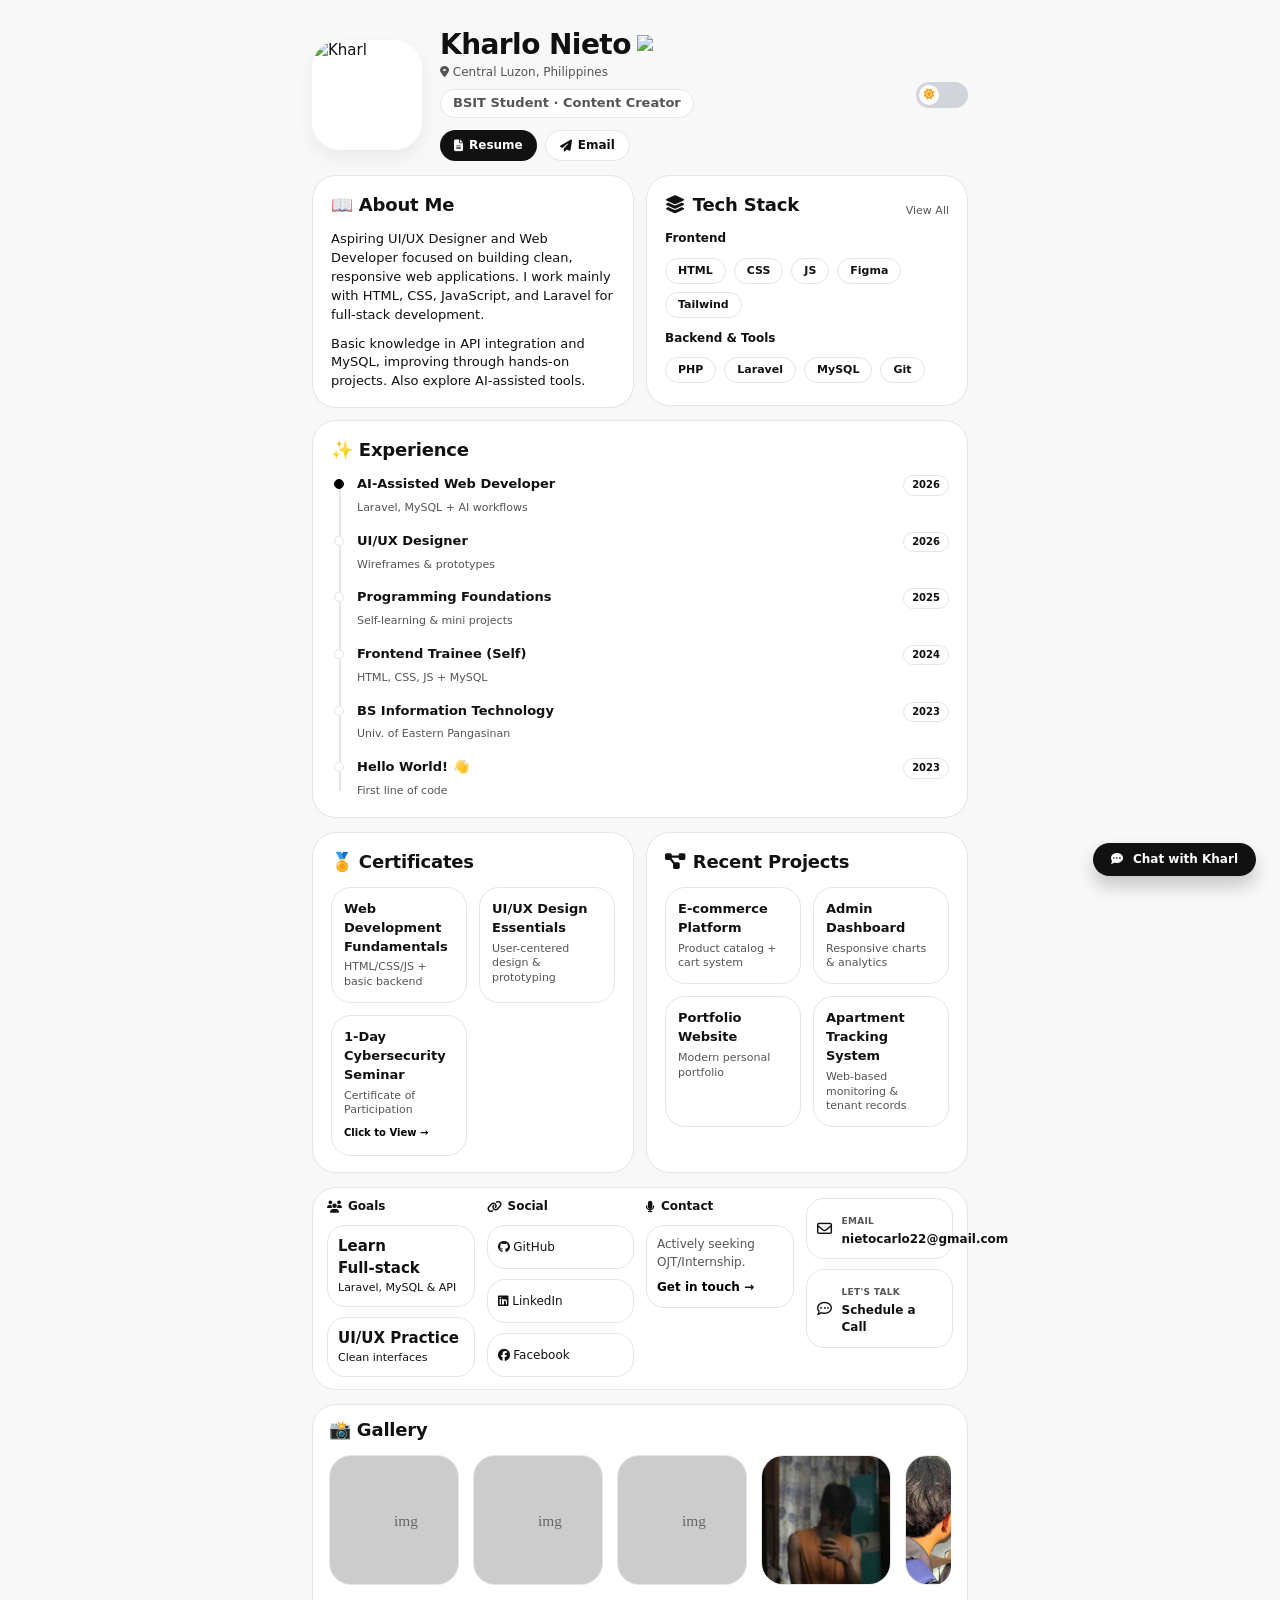
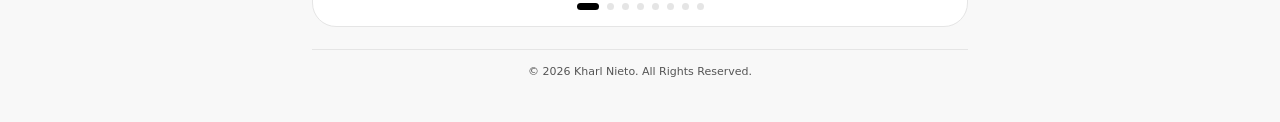
==== commit 88ff505b: "update" ====
--- a/index.html
+++ b/index.html
@@ -1,5 +1,4 @@
-Here is the updated HTML document with a narrower container width and reduced inner spacing for a more compact layout, matching your request for a less "fat" appearance.
-```html
+
 <!DOCTYPE html>
 <html lang="en">
 <head>
@@ -900,4 +899,3 @@
 </script>
 </body>
 </html>
-```
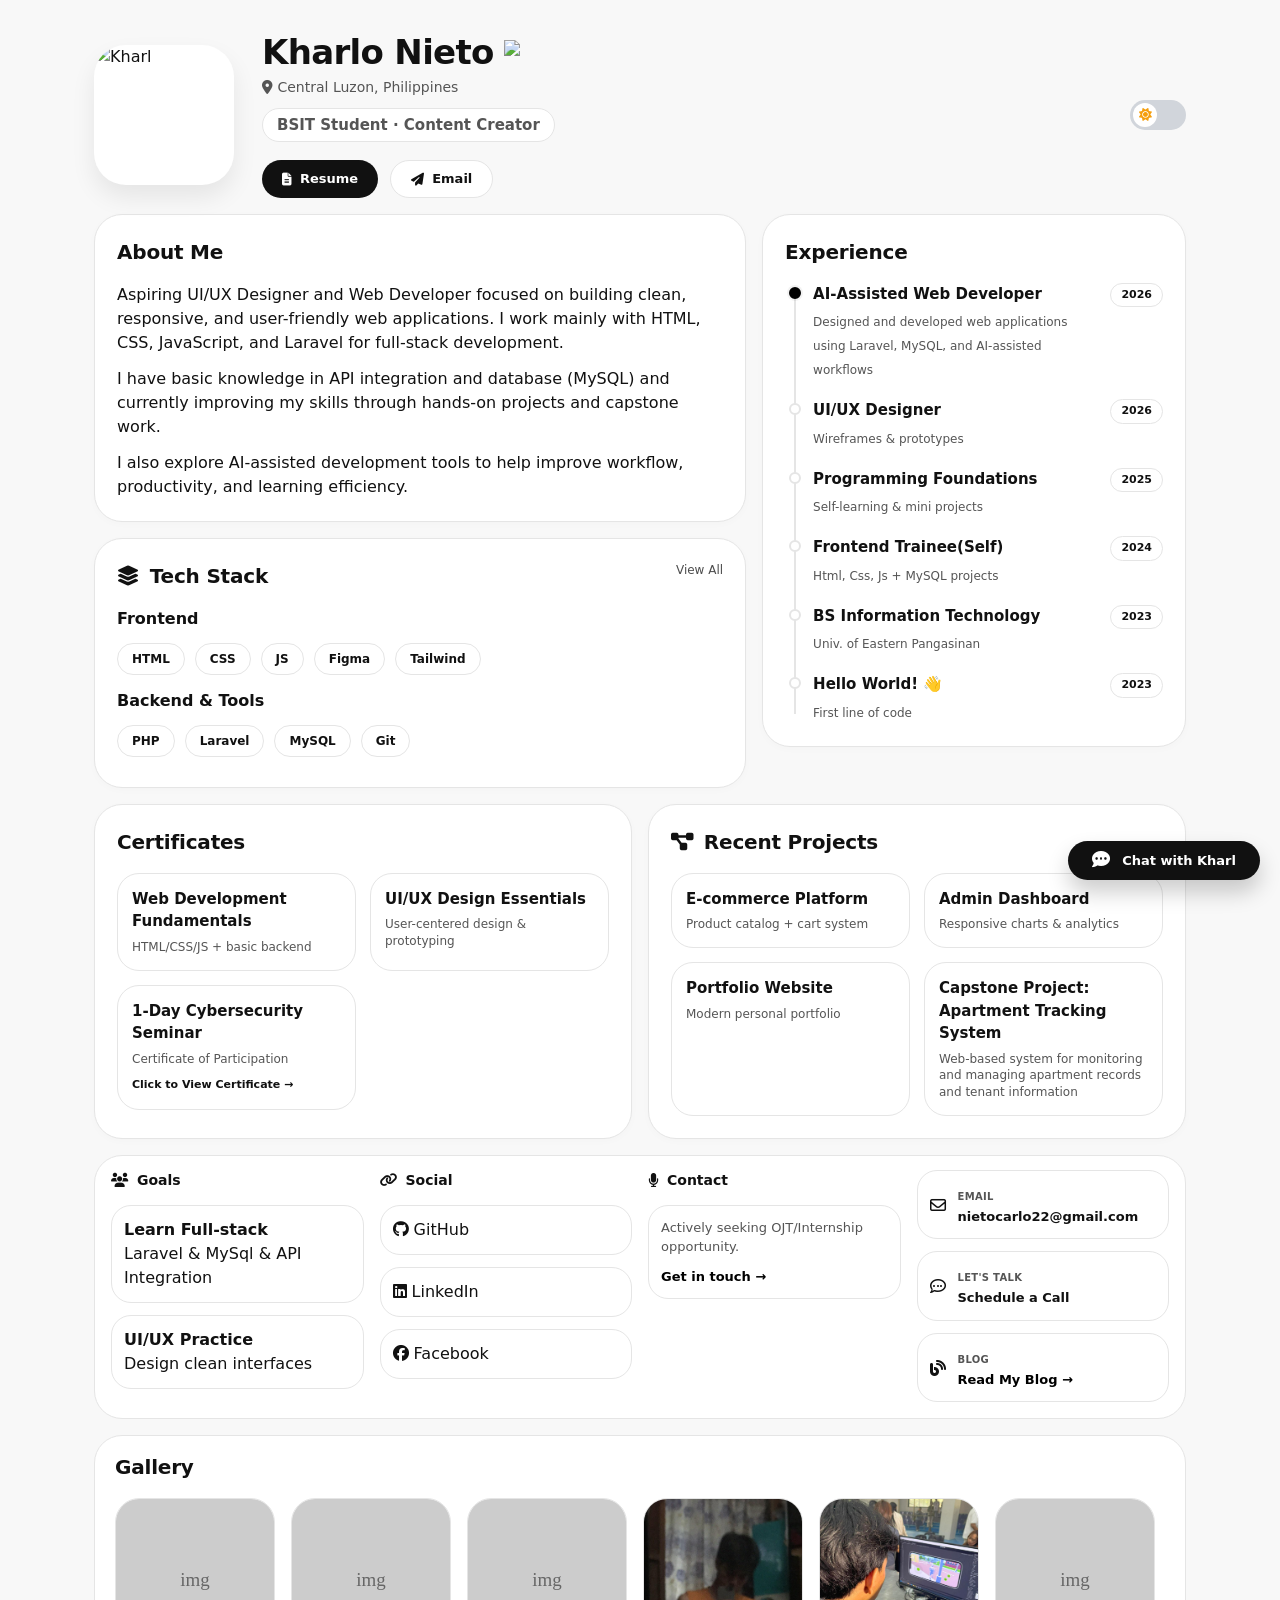
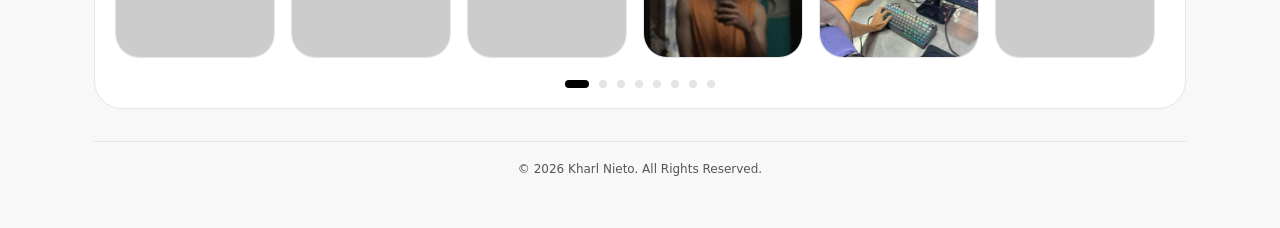
==== commit 8b1cdecb: "update" ====
--- a/index.html
+++ b/index.html
@@ -1,901 +1,488 @@
-
 <!DOCTYPE html>
 <html lang="en">
 <head>
-  <meta charset="UTF-8">
-  <meta name="viewport" content="width=device-width, initial-scale=1.0, user-scalable=yes">
-  <title>Kharl Nieto — Infinite Loop Gallery | Modern Portfolio</title>
-  <!-- Font Awesome 6 (free) -->
-  <link rel="stylesheet" href="https://cdnjs.cloudflare.com/ajax/libs/font-awesome/6.4.2/css/all.min.css">
-  <style>
-    * {
-      margin: 0;
-      padding: 0;
-      box-sizing: border-box;
-    }
-
-    /* ========== ROOT VARIABLES (light mode default) ========== */
-    :root {
-      --bg: #f8f8f8;
-      --card: #ffffff;
-      --text: #111111;
-      --muted: #555555;
-      --border: #e5e5e5;
-      --accent: #000000;
-      --gap-main: 12px;       /* reduced gap */
-      --radius-box: 24px;
-    }
-
-    [data-theme="dark"] {
-      --bg: #111111;
-      --card: #1a1a1a;
-      --text: #f8f8f8;
-      --muted: #aaaaaa;
-      --border: #333333;
-      --accent: #ffffff;
-    }
-
-    body {
-      font-family: 'Inter', system-ui, -apple-system, BlinkMacSystemFont, 'Segoe UI', sans-serif;
-      background-color: var(--bg);
-      color: var(--text);
-      display: flex;
-      justify-content: center;
-      align-items: center;
-      padding: 28px 16px;
-      margin: 0;
-      transition: background 0.3s ease, color 0.3s ease;
-      animation: fadeScaleIn 0.5s ease-out;
-      line-height: 1.45;
-      font-size: 15px;
-    }
-
-    @keyframes fadeScaleIn {
-      0% { opacity: 0; transform: scale(0.97); }
-      100% { opacity: 1; transform: scale(1); }
-    }
-
-    /* ----- CONTAINER NARROW & TIGHTER (less fat) ----- */
-    .container {
-      width: 100%;
-      max-width: 680px;        /* narrower than before */
-      margin: 0 auto;
-      display: flex;
-      flex-direction: column;
-      gap: 14px;               /* reduced outer gap */
-      padding: 0 12px;
-    }
-
-    /* ========== PROFILE ========== */
-    .profile-header {
-      display: flex;
-      align-items: center;
-      gap: 18px;               /* tighter spacing */
-      flex-wrap: wrap;
-      position: relative;
-      margin-bottom: 0;
-    }
-
-    .profile-pic-container {
-      position: relative;
-      width: 110px;            /* slightly smaller */
-      aspect-ratio: 1 / 1;
-      border-radius: 28px;
-      overflow: hidden;
-      flex-shrink: 0;
-      box-shadow: 0 8px 18px rgba(0,0,0,0.06);
-      background: var(--card);
-    }
-
-    .profile-pic {
-      position: absolute;
-      inset: 0;
-      width: 100%;
-      height: 100%;
-      object-fit: cover;
-      transition: opacity 0.25s ease;
-    }
-
-    .profile-pic.hover {
-      opacity: 0;
-    }
-
-    .profile-pic-container:hover .hover {
-      opacity: 1;
-    }
-    .profile-pic-container:hover .base {
-      opacity: 0;
-    }
-
-    .profile-content {
-      flex: 1;
-    }
-
-    .name-section {
-      display: flex;
-      align-items: center;
-      gap: 6px;
-      flex-wrap: wrap;
-      margin-bottom: 2px;
-    }
-    .name-section h1 {
-      font-size: 28px;
-      font-weight: 800;
-      margin: 0;
-      letter-spacing: -0.02em;
-      line-height: 1.2;
-    }
-    .verify-icon {
-      width: 20px;
-      height: 20px;
-    }
-    .loc-text {
-      font-size: 12px;
-      color: var(--muted);
-      margin: 2px 0 8px 0;
-      font-weight: 450;
-    }
-    .title-bar {
-      display: flex;
-      justify-content: space-between;
-      align-items: center;
-      flex-wrap: wrap;
-      gap: 8px;
-      margin-bottom: 12px;
-    }
-    .job-title {
-      font-size: 13px;
-      font-weight: 550;
-      color: var(--muted);
-      background: var(--card);
-      padding: 4px 12px;
-      border-radius: 40px;
-      border: 1px solid var(--border);
-      display: inline-block;
-    }
-    .action-buttons {
-      display: flex;
-      gap: 8px;
-    }
-    .btn {
-      padding: 6px 14px;
-      border-radius: 50px;
-      font-size: 12px;
-      font-weight: 600;
-      text-decoration: none;
-      display: inline-flex;
-      align-items: center;
-      gap: 6px;
-      border: 1px solid var(--border);
-      background: var(--card);
-      color: var(--text);
-      transition: 0.2s ease;
-      cursor: pointer;
-    }
-    .btn-dark {
-      background: var(--text);
-      color: var(--card);
-      border: none;
-    }
-    .btn:hover {
-      transform: translateY(-1px);
-      filter: brightness(0.96);
-    }
-
-    /* theme switch */
-    .theme-switch {
-      position: relative;
-      display: inline-block;
-      width: 52px;
-      height: 26px;
-    }
-    .theme-switch input {
-      opacity: 0;
-      width: 0;
-      height: 0;
-    }
-    .slider {
-      position: absolute;
-      cursor: pointer;
-      inset: 0;
-      background-color: #d1d5db;
-      border-radius: 40px;
-      transition: 0.3s;
-    }
-    .circle {
-      position: absolute;
-      height: 20px;
-      width: 20px;
-      left: 3px;
-      bottom: 3px;
-      background-color: white;
-      border-radius: 50%;
-      display: flex;
-      align-items: center;
-      justify-content: center;
-      overflow: hidden;
-      transition: 0.3s;
-    }
-    .circle i {
-      position: absolute;
-      font-size: 11px;
-      transition: 0.2s;
-    }
-    .icon-sun { transform: translateY(0); color: #f59e0b; }
-    .icon-moon { transform: translateY(30px); color: #cbd5e1; }
-    input:checked + .slider { background-color: #334155; }
-    input:checked + .slider .circle { transform: translateX(26px); }
-    input:checked + .slider .icon-sun { transform: translateY(-30px); }
-    input:checked + .slider .icon-moon { transform: translateY(0); }
-
-    /* ========== BOX & GRID (reduced inner padding) ========== */
-    .box {
-      border: 1px solid var(--border);
-      padding: 16px 18px;      /* smaller padding inside boxes */
-      border-radius: var(--radius-box);
-      background: var(--card);
-      transition: border 0.2s, background 0.2s;
-      box-shadow: 0 1px 3px rgba(0, 0, 0, 0.02);
-    }
-
-    h3 {
-      display: flex;
-      align-items: center;
-      gap: 8px;
-      margin: 0 0 12px 0;
-      font-size: 18px;
-      font-weight: 650;
-      letter-spacing: -0.2px;
-    }
-    h3 i { font-size: 18px; }
-
-    .top-grid {
-      display: grid;
-      grid-template-columns: 1fr 1fr;
-      gap: var(--gap-main);
-      align-items: start;
-    }
-    .about { grid-column: 1; }
-    .tech-stack { grid-column: 2; }
-    .experience {
-      grid-column: 1 / -1;
-    }
-
-    .row-2 {
-      display: grid;
-      grid-template-columns: 1fr 1fr;
-      gap: var(--gap-main);
-      margin-top: 0;
-    }
-
-    /* Mobile: single column */
-    @media (max-width: 650px) {
-      .top-grid, .row-2 {
-        grid-template-columns: 1fr;
-      }
-      .experience { grid-column: auto; }
-      .profile-header { flex-wrap: wrap; justify-content: center; text-align: center; }
-      .title-bar { justify-content: center; }
-      .name-section { justify-content: center; }
-      .box { padding: 14px 16px; }
-      .container { padding: 0 12px; }
-    }
-
-    /* timeline - tighter */
-    .timeline {
-      position: relative;
-      padding-left: 26px;
-      margin-top: 2px;
-      display: flex;
-      flex-direction: column;
-      gap: 14px;
-    }
-    .timeline::before {
-      content: '';
-      position: absolute;
-      left: 8px;
-      top: 10px;
-      bottom: 10px;
-      width: 1.5px;
-      background: var(--border);
-    }
-    .timeline-item {
-      position: relative;
-      display: flex;
-      justify-content: space-between;
-      align-items: flex-start;
-      gap: 10px;
-      cursor: pointer;
-    }
-    .timeline-circle {
-      position: absolute;
-      left: -23px;
-      top: 4px;
-      width: 10px;
-      height: 10px;
-      border-radius: 50%;
-      background: var(--card);
-      border: 1.5px solid var(--border);
-      transition: all 0.2s;
-    }
-    .timeline-item:hover .timeline-circle {
-      background: var(--accent);
-      border-color: var(--accent);
-      transform: scale(1.2);
-    }
-    .timeline-content strong { 
-      font-size: 13px; 
-      display: block; 
-      margin-bottom: 2px;
-      font-weight: 650;
-    }
-    .timeline-content span { 
-      font-size: 11px; 
-      color: var(--muted);
-      line-height: 1.35;
-    }
-    .timeline-year {
-      font-size: 10px;
-      font-weight: 600;
-      background: var(--card);
-      border: 1px solid var(--border);
-      padding: 2px 8px;
-      border-radius: 30px;
-      white-space: nowrap;
-    }
-    .timeline-item.active .timeline-circle {
-      background: var(--accent);
-      border-color: var(--accent);
-    }
-
-    /* tech badges */
-    .tech-badges {
-      display: flex;
-      flex-wrap: wrap;
-      gap: 8px;
-      margin: 10px 0 6px 0;
-    }
-    .badge {
-      font-size: 11px;
-      font-weight: 550;
-      padding: 4px 12px;
-      border-radius: 40px;
-      background: var(--card);
-      border: 1px solid var(--border);
-      cursor: default;
-      color: var(--text);
-      transition: all 0.2s;
-    }
-    .badge:hover {
-      border-color: var(--accent);
-    }
-
-    /* cards grid */
-    .cards-grid {
-      display: grid;
-      grid-template-columns: 1fr 1fr;
-      gap: 12px;
-    }
-    .project-card, .certificate-card {
-      background: var(--card);
-      border: 1px solid var(--border);
-      border-radius: 20px;
-      padding: 12px 12px;
-      transition: 0.2s ease;
-    }
-    .project-card:hover, .certificate-card:hover {
-      transform: translateY(-2px);
-      border-color: var(--accent);
-    }
-    .project-card strong, .certificate-card strong {
-      font-size: 13px;
-      display: block;
-      margin-bottom: 4px;
-      font-weight: 660;
-    }
-    .project-card p, .certificate-card p {
-      font-size: 11px;
-      color: var(--muted);
-      line-height: 1.35;
-    }
-
-    .view-all-link {
-      font-size: 11px;
-      color: var(--text);
-      opacity: 0.7;
-      text-decoration: none;
-    }
-    .view-all-link:hover {
-      opacity: 1;
-      text-decoration: underline;
-    }
-    .view-btn {
-      display: inline-block;
-      margin-top: 8px;
-      font-size: 10px;
-      font-weight: 600;
-      color: var(--accent);
-      text-decoration: none;
-      cursor: pointer;
-    }
-
-    /* MODAL */
-    .modal {
-      display: none;
-      position: fixed;
-      z-index: 9999;
-      inset: 0;
-      background-color: rgba(0, 0, 0, 0.92);
-      justify-content: center;
-      align-items: center;
-      backdrop-filter: blur(4px);
-    }
-    .modal-content {
-      max-width: 85vw;
-      max-height: 85vh;
-      border-radius: 24px;
-      box-shadow: 0 20px 35px rgba(0,0,0,0.4);
-    }
-    .close {
-      position: absolute;
-      top: 24px;
-      right: 32px;
-      color: white;
-      font-size: 42px;
-      font-weight: 300;
-      cursor: pointer;
-    }
-    .close:hover { opacity: 0.7; }
-
-    /* INFO PANEL (compact) */
-    .info-panel-wrapper {
-      margin-top: 0;
-      background: var(--card);
-      border: 1px solid var(--border);
-      border-radius: var(--radius-box);
-      padding: 6px 14px 12px 14px;
-    }
-    .info-panel-container {
-      display: flex;
-      gap: 12px;
-      padding: 4px 0 0 0;
-      flex-wrap: wrap;
-    }
-    .info-column {
-      flex: 1;
-      display: flex;
-      flex-direction: column;
-      gap: 10px;
-      min-width: 120px;
-    }
-    .section-header {
-      font-size: 12px;
-      font-weight: 660;
-      display: flex;
-      align-items: center;
-      gap: 6px;
-      margin-bottom: 0px;
-    }
-    .white-card {
-      background: var(--card);
-      border: 1px solid var(--border);
-      border-radius: 18px;
-      padding: 10px 10px;
-      transition: 0.15s;
-    }
-    .white-card:hover {
-      border-color: var(--accent);
-    }
-    .large-card p { font-size: 12px; color: var(--muted); margin-bottom: 8px; }
-    .get-in-touch { font-weight: 700; font-size: 12px; color: var(--accent); }
-    .contact-inner {
-      display: flex;
-      align-items: center;
-      gap: 10px;
-    }
-    .label { font-size: 9px; letter-spacing: 0.3px; font-weight: 700; color: var(--muted); text-transform: uppercase; }
-    .sub-label { font-size: 12px; font-weight: 550; }
-
-    /* GALLERY (fully interactive, no cut off) */
-    .gallery-container {
-      margin-top: 0;
-      border: 1px solid var(--border);
-      border-radius: var(--radius-box);
-      padding: 12px 16px 16px 16px;
-      background: var(--card);
-      overflow: hidden;
-      width: 100%;
-    }
-
-    .gallery-carousel-wrapper {
-      position: relative;
-      width: 100%;
-      overflow: hidden;
-      border-radius: 18px;
-      cursor: grab;
-      user-select: none;
-    }
-
-    .gallery-track {
-      display: flex;
-      gap: 14px;
-      will-change: transform;
-      transition: transform 0.4s cubic-bezier(0.25, 0.46, 0.45, 0.94);
-      width: max-content;
-    }
-
-    .gallery-item {
-      flex: 0 0 auto;
-      width: 130px;            /* slightly smaller for compactness */
-      aspect-ratio: 1 / 1;
-      border-radius: 22px;
-      overflow: hidden;
-      border: 1px solid var(--border);
-      background: #e0e0e0;
-      transition: transform 0.2s, box-shadow 0.2s;
-    }
-
-    .gallery-item img {
-      width: 100%;
-      height: 100%;
-      object-fit: cover;
-      display: block;
-      pointer-events: none;
-    }
-
-    [data-theme="dark"] .gallery-item {
-      background: #2a2a2a;
-    }
-
-    .gallery-item:hover {
-      transform: scale(1.02);
-      box-shadow: 0 6px 12px rgba(0,0,0,0.08);
-    }
-
-    .gallery-nav-dots {
-      display: flex;
-      justify-content: center;
-      gap: 8px;
-      margin-top: 18px;
-    }
-
-    .dot {
-      width: 7px;
-      height: 7px;
-      background: var(--border);
-      border-radius: 50%;
-      cursor: pointer;
-      transition: all 0.2s ease;
-    }
-
-    .dot.active-dot {
-      background: var(--accent);
-      width: 22px;
-      border-radius: 10px;
-    }
-
-    .footer {
-      text-align: center;
-      margin-top: 8px;
-      padding: 14px 10px;
-      border-top: 1px solid var(--border);
-      font-size: 11px;
-      color: var(--muted);
-    }
-
-    /* chatbot styles (unchanged but fine) */
-    .chat-toggle {
-      position: fixed;
-      bottom: 24px;
-      right: 24px;
-      background: var(--text);
-      color: var(--card);
-      padding: 8px 18px;
-      border-radius: 60px;
-      display: flex;
-      align-items: center;
-      gap: 10px;
-      cursor: pointer;
-      box-shadow: 0 10px 18px rgba(0,0,0,0.2);
-      z-index: 10001;
-      font-weight: 600;
-      font-size: 12px;
-    }
-    .chat-toggle:hover {
-      transform: scale(1.02);
-    }
-    #chatbot-container {
-      position: fixed;
-      bottom: 90px;
-      right: 24px;
-      width: 360px;
-      height: 520px;
-      background: var(--card);
-      border: 1px solid var(--border);
-      border-radius: 26px;
-      display: none;
-      flex-direction: column;
-      box-shadow: 0 20px 35px rgba(0,0,0,0.25);
-      z-index: 10002;
-      overflow: hidden;
-    }
-    #chatbot-container.active {
-      display: flex;
-    }
-    .chat-header {
-      padding: 12px 16px;
-      background: var(--card);
-      border-bottom: 1px solid var(--border);
-      display: flex;
-      justify-content: space-between;
-    }
-    .chat-header-left {
-      display: flex;
-      gap: 10px;
-      align-items: center;
-    }
-    .avatar-wrapper img {
-      width: 38px;
-      height: 38px;
-      border-radius: 50%;
-      object-fit: cover;
-    }
-    .header-text b { font-size: 14px; }
-    .header-text span { font-size: 10px; color: var(--muted); display: flex; align-items: center; gap: 4px; }
-    .status-dot-inline { width: 7px; height: 7px; background: #22c55e; border-radius: 50%; display: inline-block; }
-    .chat-body {
-      flex: 1;
-      padding: 14px;
-      overflow-y: auto;
-      display: flex;
-      flex-direction: column;
-      gap: 12px;
-      background: var(--bg);
-    }
-    .bot-img-small { width: 28px; height: 28px; border-radius: 50%; object-fit: cover; }
-    .bot-bubble {
-      background: var(--card);
-      border: 1px solid var(--border);
-      border-radius: 16px 16px 16px 6px;
-      padding: 8px 12px;
-      font-size: 11px;
-      line-height: 1.4;
-    }
-    .user-bubble {
-      background: var(--text);
-      color: var(--card);
-      border-radius: 16px 16px 6px 16px;
-      padding: 8px 12px;
-      font-size: 11px;
-      max-width: 80%;
-      margin-left: auto;
-    }
-    .chat-footer {
-      padding: 10px 14px;
-      border-top: 1px solid var(--border);
-      background: var(--card);
-    }
-    .input-container {
-      display: flex;
-      gap: 8px;
-      border: 1px solid var(--border);
-      border-radius: 50px;
-      padding: 5px 12px;
-      background: var(--bg);
-    }
-    .input-container input {
-      flex: 1;
-      background: transparent;
-      border: none;
-      outline: none;
-      color: var(--text);
-      font-size: 11px;
-      padding: 4px 0;
-    }
-    .send-btn {
-      background: var(--text);
-      color: var(--card);
-      border: none;
-      width: 28px;
-      height: 28px;
-      border-radius: 50%;
-      cursor: pointer;
-    }
-    .footer-hint {
-      font-size: 8px;
-      display: flex;
-      justify-content: space-between;
-      margin-top: 6px;
-      color: var(--muted);
-    }
-    @media (max-width: 550px) {
-      #chatbot-container { width: calc(100% - 40px); right: 20px; height: 480px; bottom: 80px; }
-      .gallery-item { width: 110px; }
-      .box { padding: 12px 14px; }
-      .info-panel-container { flex-direction: column; gap: 8px; }
-      .btn { padding: 5px 12px; font-size: 11px; }
-    }
-  </style>
+<meta charset="UTF-8">
+<meta name="viewport" content="width=device-width, initial-scale=1.0, user-scalable=yes">
+<title>Kharl Nieto — Infinite Loop Gallery | Modern Portfolio</title>
+<link rel="stylesheet" href="https://cdnjs.cloudflare.com/ajax/libs/font-awesome/6.4.2/css/all.min.css">
+<style>
+/* ===== LAHAT NG STYLE AY TULAD NG ORIGINAL, maliban sa chatbot (inaayos ang positioning) ===== */
+* {
+  margin: 0;
+  padding: 0;
+  box-sizing: border-box;
+}
+:root {
+  --bg: #f8f8f8;
+  --card: #ffffff;
+  --text: #111111;
+  --muted: #555555;
+  --border: #e5e5e5;
+  --accent: #000000;
+  --gap-main: 16px;
+  --radius-box: 28px;
+}
+[data-theme="dark"] {
+  --bg: #111111;
+  --card: #1a1a1a;
+  --text: #f8f8f8;
+  --muted: #aaaaaa;
+  --border: #333333;
+  --accent: #ffffff;
+}
+body {
+  font-family: 'Inter', system-ui, -apple-system, BlinkMacSystemFont, 'Segoe UI', sans-serif;
+  background-color: var(--bg);
+  color: var(--text);
+  display: flex;
+  justify-content: center;
+  padding: 32px 20px;
+  margin: 0;
+  transition: background 0.3s ease, color 0.3s ease;
+  animation: fadeScaleIn 0.5s ease-out;
+  line-height: 1.5;
+  font-size: 16px;
+}
+@keyframes fadeScaleIn { 0% { opacity: 0; transform: scale(0.97); } 100% { opacity: 1; transform: scale(1); } }
+.container { max-width: 1140px; width: 100%; display: flex; flex-direction: column; gap: var(--gap-main); padding: 0 24px; }
+
+/* ========== PROFILE (unchanged) ========== */
+.profile-header { display: flex; align-items: center; gap: 28px; flex-wrap: wrap; position: relative; margin-bottom: 0; }
+.profile-pic-container { position: relative; width: 140px; aspect-ratio: 1/1; border-radius: 32px; overflow: hidden; flex-shrink: 0; box-shadow: 0 12px 24px rgba(0,0,0,0.08); background: var(--card); }
+.profile-pic { position: absolute; inset: 0; width: 100%; height: 100%; object-fit: cover; transition: opacity 0.25s ease; }
+.profile-pic.hover { opacity: 0; }
+.profile-pic-container:hover .hover { opacity: 1; }
+.profile-pic-container:hover .base { opacity: 0; }
+.profile-content { flex: 1; }
+.name-section { display: flex; align-items: center; gap: 10px; flex-wrap: wrap; margin-bottom: 4px; }
+.name-section h1 { font-size: 34px; font-weight: 800; margin: 0; letter-spacing: -0.02em; line-height: 1.2; }
+.verify-icon { width: 24px; height: 24px; display: inline-block; }
+.loc-text { font-size: 14px; color: var(--muted); margin: 4px 0 10px 0; font-weight: 450; }
+.title-bar { display: flex; justify-content: space-between; align-items: center; flex-wrap: wrap; gap: 12px; margin-bottom: 18px; }
+.job-title { font-size: 15px; font-weight: 550; color: var(--muted); background: var(--card); padding: 5px 14px; border-radius: 40px; border: 1px solid var(--border); display: inline-block; }
+.action-buttons { display: flex; gap: 12px; }
+.btn { padding: 8px 20px; border-radius: 60px; font-size: 13px; font-weight: 600; text-decoration: none; display: inline-flex; align-items: center; gap: 8px; border: 1px solid var(--border); background: var(--card); color: var(--text); transition: 0.2s ease; cursor: pointer; }
+.btn-dark { background: var(--text); color: var(--card); border: none; }
+.btn:hover { transform: translateY(-2px); filter: brightness(0.96); box-shadow: 0 6px 12px rgba(0,0,0,0.05); }
+.theme-switch { position: relative; display: inline-block; width: 56px; height: 30px; }
+.theme-switch input { opacity: 0; width: 0; height: 0; }
+.slider { position: absolute; cursor: pointer; inset: 0; background-color: #d1d5db; border-radius: 40px; transition: 0.3s; }
+.circle { position: absolute; height: 24px; width: 24px; left: 3px; bottom: 3px; background-color: white; border-radius: 50%; display: flex; align-items: center; justify-content: center; overflow: hidden; transition: 0.3s; }
+.circle i { position: absolute; font-size: 13px; transition: 0.2s; }
+.icon-sun { transform: translateY(0); color: #f59e0b; }
+.icon-moon { transform: translateY(30px); color: #cbd5e1; }
+input:checked + .slider { background-color: #334155; }
+input:checked + .slider .circle { transform: translateX(26px); }
+input:checked + .slider .icon-sun { transform: translateY(-30px); }
+input:checked + .slider .icon-moon { transform: translateY(0); }
+
+/* ========== BOX & GRID (unchanged) ========== */
+.box { border: 1px solid var(--border); padding: 22px; border-radius: var(--radius-box); background: var(--card); transition: border 0.2s, background 0.2s, box-shadow 0.2s; box-shadow: 0 2px 8px rgba(0,0,0,0.02); }
+.box:hover { box-shadow: 0 8px 18px rgba(0,0,0,0.04); }
+h3 { display: flex; align-items: center; gap: 10px; margin: 0 0 16px 0; font-size: 20px; font-weight: 650; letter-spacing: -0.2px; }
+h3 i { font-size: 20px; }
+.top-grid { display: grid; grid-template-columns: 2fr 1.3fr; gap: var(--gap-main); align-items: start; }
+.about { grid-column: 1; }
+.tech-stack { grid-column: 1; }
+.experience { grid-column: 2; grid-row: 1 / span 2; height: auto; }
+.row-2 { display: grid; grid-template-columns: 1fr 1fr; gap: var(--gap-main); margin-top: 0; }
+@media (max-width: 780px) { .top-grid, .row-2 { grid-template-columns: 1fr; } .experience { grid-row: auto; grid-column: 1; } .profile-header { flex-wrap: wrap; justify-content: center; text-align: center; } .title-bar { justify-content: center; } .name-section { justify-content: center; } .box { padding: 18px 16px; } }
+.timeline { position: relative; padding-left: 28px; margin-top: 4px; display: flex; flex-direction: column; gap: 18px; }
+.timeline::before { content: ''; position: absolute; left: 9px; top: 10px; bottom: 10px; width: 2px; background: var(--border); }
+.timeline-item { position: relative; display: flex; justify-content: space-between; align-items: flex-start; gap: 12px; cursor: pointer; }
+.timeline-circle { position: absolute; left: -24px; top: 4px; width: 12px; height: 12px; border-radius: 50%; background: var(--card); border: 2px solid var(--border); transition: background 0.2s, border-color 0.2s, box-shadow 0.2s, transform 0.2s; }
+.timeline-item:hover .timeline-circle { background: var(--accent); border-color: var(--accent); box-shadow: 0 0 0 2px rgba(0,0,0,0.05); transform: scale(1.3); }
+.timeline-content strong { font-size: 15px; display: block; margin-bottom: 4px; font-weight: 650; }
+.timeline-content span { font-size: 12px; color: var(--muted); line-height: 1.4; }
+.timeline-year { font-size: 11px; font-weight: 600; background: var(--card); border: 1px solid var(--border); padding: 3px 10px; border-radius: 40px; white-space: nowrap; }
+.timeline-item.active .timeline-circle { background: var(--accent); border-color: var(--accent); box-shadow: 0 0 0 2px rgba(0,0,0,0.05); }
+.tech-badges { display: flex; flex-wrap: wrap; gap: 10px; margin: 12px 0 8px 0; }
+.badge { font-size: 12px; font-weight: 550; padding: 6px 14px; border-radius: 40px; background: var(--card); border: 1px solid var(--border); cursor: default; color: var(--text); transition: all 0.2s; }
+.badge:hover { border-color: var(--accent); transform: translateY(-1px); }
+.cards-grid { display: grid; grid-template-columns: 1fr 1fr; gap: 14px; }
+.project-card, .certificate-card { background: var(--card); border: 1px solid var(--border); border-radius: 22px; padding: 14px; transition: 0.2s ease; }
+.project-card:hover, .certificate-card:hover { transform: translateY(-3px); border-color: var(--accent); box-shadow: 0 12px 20px rgba(0,0,0,0.05); }
+.project-card strong, .certificate-card strong { font-size: 15px; display: block; margin-bottom: 6px; font-weight: 660; }
+.project-card p, .certificate-card p { font-size: 12px; color: var(--muted); line-height: 1.4; }
+.view-all-link { font-size: 12px; color: var(--text) !important; opacity: 0.75; text-decoration: none; transition: opacity 0.2s; font-weight: 500; }
+.view-all-link:hover { opacity: 1; text-decoration: underline; }
+.view-btn { display: inline-block; margin-top: 10px; font-size: 11px; font-weight: 600; color: var(--text) !important; text-decoration: none; cursor: pointer; transition: opacity 0.2s; }
+.view-btn:hover { opacity: 0.7; text-decoration: underline; }
+#certCyberCard { cursor: pointer; }
+.modal { display: none; position: fixed; z-index: 9999; inset: 0; background-color: rgba(0,0,0,0.92); justify-content: center; align-items: center; backdrop-filter: blur(5px); }
+.modal-content { max-width: 85vw; max-height: 85vh; width: auto; height: auto; object-fit: contain; border-radius: 28px; box-shadow: 0 25px 45px rgba(0,0,0,0.4); }
+.close { position: absolute; top: 28px; right: 36px; color: white; font-size: 48px; font-weight: 300; cursor: pointer; transition: 0.2s; }
+.close:hover { opacity: 0.7; }
+.info-panel-wrapper { margin-top: 0; background: var(--card); border: 1px solid var(--border); border-radius: var(--radius-box); padding: 8px 16px 14px 16px; }
+.info-panel-container { display: flex; gap: 16px; padding: 6px 0 2px 0; flex-wrap: wrap; }
+.info-column { flex: 1; display: flex; flex-direction: column; gap: 12px; min-width: 140px; }
+.section-header { font-size: 14px; font-weight: 660; display: flex; align-items: center; gap: 8px; margin-bottom: 2px; }
+.white-card { background: var(--card); border: 1px solid var(--border); border-radius: 20px; padding: 12px; transition: 0.15s; }
+.white-card:hover { border-color: var(--accent); }
+.large-card p { font-size: 13px; color: var(--muted); margin-bottom: 10px; }
+.get-in-touch { font-weight: 700; font-size: 13px; color: var(--accent); }
+.contact-inner { display: flex; align-items: center; gap: 12px; }
+.label { font-size: 10px; letter-spacing: 0.3px; font-weight: 700; color: var(--muted); text-transform: uppercase; }
+.sub-label { font-size: 13px; font-weight: 550; }
+.gallery-container { margin-top: 0; border: 1px solid var(--border); border-radius: var(--radius-box); padding: 16px 20px 20px; background: var(--card); position: relative; overflow: hidden; width: 100%; }
+.gallery-carousel-wrapper { position: relative; width: 100%; overflow: hidden; border-radius: 20px; cursor: grab; user-select: none; }
+.gallery-track { display: flex; gap: 16px; will-change: transform; transition: transform 0.45s cubic-bezier(0.25,0.46,0.45,0.94); width: max-content; }
+.gallery-item { flex: 0 0 auto; width: 160px; aspect-ratio: 1/1; border-radius: 24px; overflow: hidden; border: 1px solid var(--border); background: #e0e0e0; transition: transform 0.2s, box-shadow 0.2s; }
+.gallery-item img { width: 100%; height: 100%; object-fit: cover; display: block; pointer-events: none; background: #f0f0f0; }
+[data-theme="dark"] .gallery-item { background: #2a2a2a; }
+.gallery-item:hover { transform: scale(1.02); box-shadow: 0 8px 18px rgba(0,0,0,0.1); }
+.gallery-nav-dots { display: flex; justify-content: center; gap: 10px; margin-top: 22px; }
+.dot { width: 8px; height: 8px; background: var(--border); border-radius: 50%; cursor: pointer; transition: all 0.2s ease; }
+.dot.active-dot { background: var(--accent); width: 24px; border-radius: 10px; }
+.footer { text-align: center; margin-top: 16px; padding: 18px 12px; border-top: 1px solid var(--border); font-size: 12px; color: var(--muted); }
+
+/* ========== CHATBOT – FIXED POSITIONING PARA HINDI LUMALAYO ========== */
+.chat-toggle {
+  position: fixed;
+  bottom: 20px;
+  right: 20px;
+  background: var(--text);
+  color: var(--card);
+  padding: 10px 24px;
+  border-radius: 80px;
+  display: flex;
+  align-items: center;
+  gap: 12px;
+  cursor: pointer;
+  box-shadow: 0 12px 22px rgba(0,0,0,0.2);
+  z-index: 10001;
+  font-weight: 600;
+  transition: 0.2s;
+  font-size: 13px;
+}
+.chat-toggle:hover { transform: scale(1.02); }
+
+#chatbot-container {
+  position: fixed;
+  bottom: 80px;
+  right: 20px;
+  width: min(380px, 90vw);
+  height: min(550px, 70vh);
+  background: var(--card);
+  border: 1px solid var(--border);
+  border-radius: 28px;
+  display: none;
+  flex-direction: column;
+  box-shadow: 0 25px 40px rgba(0,0,0,0.25);
+  z-index: 10002;
+  overflow: hidden;
+}
+#chatbot-container.active { display: flex; }
+
+.chat-header {
+  padding: 14px 18px;
+  background: var(--card);
+  border-bottom: 1px solid var(--border);
+  display: flex;
+  justify-content: space-between;
+}
+.chat-header-left {
+  display: flex;
+  gap: 12px;
+  align-items: center;
+}
+.avatar-wrapper img {
+  width: 42px;
+  height: 42px;
+  border-radius: 50%;
+  object-fit: cover;
+}
+.header-text b { font-size: 15px; }
+.header-text span { font-size: 11px; color: var(--muted); display: flex; align-items: center; gap: 5px; margin-top: 2px; }
+.status-dot-inline {
+  width: 8px;
+  height: 8px;
+  background: #22c55e;
+  border-radius: 50%;
+  display: inline-block;
+}
+.chat-body {
+  flex: 1;
+  padding: 16px;
+  overflow-y: auto;
+  display: flex;
+  flex-direction: column;
+  gap: 14px;
+  background: var(--bg);
+}
+.message-row {
+  display: flex;
+  gap: 10px;
+  max-width: 92%;
+  align-items: flex-start;
+}
+.bot-img-small {
+  width: 32px;
+  height: 32px;
+  border-radius: 50%;
+  object-fit: cover;
+  flex-shrink: 0;
+}
+.bot-bubble {
+  background: var(--card);
+  border: 1px solid var(--border);
+  border-radius: 18px 18px 18px 6px;
+  padding: 10px 14px;
+  font-size: 12px;
+  color: var(--text);
+  line-height: 1.4;
+}
+.user-bubble {
+  background: var(--text);
+  color: var(--card);
+  border-radius: 18px 18px 6px 18px;
+  padding: 10px 14px;
+  font-size: 12px;
+  max-width: 80%;
+  margin-left: auto;
+  line-height: 1.4;
+}
+.chat-footer {
+  padding: 12px 16px;
+  border-top: 1px solid var(--border);
+  background: var(--card);
+}
+.input-container {
+  display: flex;
+  align-items: center;
+  gap: 10px;
+  border: 1px solid var(--border);
+  border-radius: 60px;
+  padding: 6px 14px;
+  background: var(--bg);
+}
+.input-container input {
+  flex: 1;
+  background: transparent;
+  border: none;
+  outline: none;
+  color: var(--text);
+  font-size: 12px;
+  padding: 4px 0;
+}
+.send-btn {
+  background: var(--text);
+  color: var(--card);
+  border: none;
+  width: 32px;
+  height: 32px;
+  border-radius: 40px;
+  cursor: pointer;
+  transition: 0.2s;
+}
+.footer-hint {
+  font-size: 9px;
+  display: flex;
+  justify-content: space-between;
+  margin-top: 8px;
+  color: var(--muted);
+}
+
+/* Mas maliit na screen: mas malapit sa gilid */
+@media (max-width: 550px) {
+  .chat-toggle {
+    bottom: 15px;
+    right: 15px;
+    padding: 8px 18px;
+  }
+  #chatbot-container {
+    bottom: 70px;
+    right: 15px;
+    width: calc(100% - 30px);
+    height: 65vh;
+  }
+  .gallery-item { width: 120px; }
+  .box { padding: 16px 14px; }
+  .info-panel-container { flex-direction: column; gap: 12px; }
+  .btn { padding: 6px 16px; }
+  .name-section h1 { font-size: 28px; }
+}
+</style>
 </head>
 <body>
 <div class="container">
-  <!-- PROFILE HEADER -->
+  <!-- PROFILE HEADER (unchanged) -->
   <div class="profile-header">
     <div class="profile-pic-container">
       <img class="profile-pic base" id="baseProfileImg" src="images/PROFILE PIC.png" alt="Kharl">
       <img class="profile-pic hover" id="hoverProfileImg" src="images/hovernight.png" alt="hover">
     </div>
     <div class="profile-content">
-      <div class="name-section">
-        <h1>Kharlo Nieto</h1>
-        <img src="https://upload.wikimedia.org/wikipedia/commons/e/e4/Twitter_Verified_Badge.svg" class="verify-icon" alt="verified">
-      </div>
+      <div class="name-section"><h1>Kharlo Nieto</h1><img src="https://upload.wikimedia.org/wikipedia/commons/e/e4/Twitter_Verified_Badge.svg" class="verify-icon" alt="verified"></div>
       <p class="loc-text"><i class="fas fa-location-dot"></i> Central Luzon, Philippines</p>
-      <div class="title-bar">
-        <div class="job-title">BSIT Student · Content Creator</div>
-      </div>
-      <div class="action-buttons">
-        <a href="asset/My Updated Resume.pdf" target="_blank" class="btn btn-dark"><i class="fas fa-file-lines"></i> Resume</a>
-        <a href="https://mail.google.com/mail/?view=cm&fs=1&to=nietocarlo22@gmail.com" target="_blank" class="btn"><i class="fas fa-paper-plane"></i> Email</a>
-      </div>
+      <div class="title-bar"><div class="job-title">BSIT Student · Content Creator</div></div>
+      <div class="action-buttons"><a href="asset/My Updated Resume.pdf" target="_blank" class="btn btn-dark"><i class="fas fa-file-lines"></i> Resume</a><a href="https://mail.google.com/mail/?view=cm&fs=1&to=nietocarlo22@gmail.com" target="_blank" class="btn"><i class="fas fa-paper-plane"></i> Email</a></div>
     </div>
-    <label class="theme-switch">
-      <input type="checkbox" id="dark-mode-toggle">
-      <div class="slider">
-        <div class="circle">
-          <i class="fas fa-sun icon-sun"></i>
-          <i class="fas fa-moon icon-moon"></i>
-        </div>
-      </div>
-    </label>
+    <label class="theme-switch"><input type="checkbox" id="dark-mode-toggle"><div class="slider"><div class="circle"><i class="fas fa-sun icon-sun"></i><i class="fas fa-moon icon-moon"></i></div></div></label>
   </div>
 
-  <!-- TOP GRID: About + Tech Stack -->
+  <!-- TOP GRID -->
   <div class="top-grid">
-    <div class="box about">
-      <h3>📖 About Me</h3>
-      <p style="font-size: 13px;">Aspiring UI/UX Designer and Web Developer focused on building clean, responsive web applications. I work mainly with HTML, CSS, JavaScript, and Laravel for full-stack development.</p>
-      <p style="margin-top: 10px; font-size: 13px;">Basic knowledge in API integration and MySQL, improving through hands-on projects. Also explore AI-assisted tools.</p>
-    </div>
-
-    <div class="box tech-stack">
-      <div style="display:flex; justify-content:space-between; align-items:center;">
-        <h3><i class="fas fa-layer-group"></i> Tech Stack</h3>
-        <a href="techstack.html" class="view-all-link">View All</a>
-      </div>
-      <p style="font-weight:600; font-size:12px; margin-bottom: 6px;">Frontend</p>
-      <div class="tech-badges"><span class="badge">HTML</span><span class="badge">CSS</span><span class="badge">JS</span><span class="badge">Figma</span><span class="badge">Tailwind</span></div>
-      <p style="font-weight:600; font-size:12px; margin: 12px 0 6px 0;">Backend & Tools</p>
-      <div class="tech-badges"><span class="badge">PHP</span><span class="badge">Laravel</span><span class="badge">MySQL</span><span class="badge">Git</span></div>
-    </div>
-
-    <div class="box experience">
-      <h3>✨ Experience</h3>
-      <div class="timeline" id="experienceTimeline">
-        <div class="timeline-item"><div class="timeline-circle"></div><div class="timeline-content"><strong>AI-Assisted Web Developer</strong><span>Laravel, MySQL + AI workflows</span></div><div class="timeline-year">2026</div></div>
-        <div class="timeline-item"><div class="timeline-circle"></div><div class="timeline-content"><strong>UI/UX Designer</strong><span>Wireframes & prototypes</span></div><div class="timeline-year">2026</div></div>
-        <div class="timeline-item"><div class="timeline-circle"></div><div class="timeline-content"><strong>Programming Foundations</strong><span>Self-learning & mini projects</span></div><div class="timeline-year">2025</div></div>
-        <div class="timeline-item"><div class="timeline-circle"></div><div class="timeline-content"><strong>Frontend Trainee (Self)</strong><span>HTML, CSS, JS + MySQL</span></div><div class="timeline-year">2024</div></div>
-        <div class="timeline-item"><div class="timeline-circle"></div><div class="timeline-content"><strong>BS Information Technology</strong><span>Univ. of Eastern Pangasinan</span></div><div class="timeline-year">2023</div></div>
-        <div class="timeline-item"><div class="timeline-circle"></div><div class="timeline-content"><strong>Hello World! 👋</strong><span>First line of code</span></div><div class="timeline-year">2023</div></div>
+    <div class="box about"><h3>About Me</h3><p>Aspiring UI/UX Designer and Web Developer focused on building clean, responsive, and user-friendly web applications. I work mainly with HTML, CSS, JavaScript, and Laravel for full-stack development.</p><p style="margin-top:12px">I have basic knowledge in API integration and database (MySQL) and currently improving my skills through hands-on projects and capstone work.</p><p style="margin-top:12px">I also explore AI-assisted development tools to help improve workflow, productivity, and learning efficiency.</p></div>
+    <div class="box tech-stack"><div style="display:flex; justify-content:space-between;"><h3><i class="fas fa-layer-group"></i> Tech Stack</h3><a href="techstack.html" class="view-all-link">View All</a></div><p style="font-weight:600; margin-bottom:8px;">Frontend</p><div class="tech-badges"><span class="badge">HTML</span><span class="badge">CSS</span><span class="badge">JS</span><span class="badge">Figma</span><span class="badge">Tailwind</span></div><p style="font-weight:600; margin:14px 0 8px 0;">Backend & Tools</p><div class="tech-badges"><span class="badge">PHP</span><span class="badge">Laravel</span><span class="badge">MySQL</span><span class="badge">Git</span></div></div>
+    <div class="box experience"><h3>Experience</h3><div class="timeline" id="experienceTimeline"><div class="timeline-item"><div class="timeline-circle"></div><div class="timeline-content"><strong>AI-Assisted Web Developer</strong><span>Designed and developed web applications using Laravel, MySQL, and AI-assisted workflows</span></div><div class="timeline-year">2026</div></div><div class="timeline-item"><div class="timeline-circle"></div><div class="timeline-content"><strong>UI/UX Designer</strong><span>Wireframes & prototypes</span></div><div class="timeline-year">2026</div></div><div class="timeline-item"><div class="timeline-circle"></div><div class="timeline-content"><strong>Programming Foundations</strong><span>Self-learning & mini projects</span></div><div class="timeline-year">2025</div></div><div class="timeline-item"><div class="timeline-circle"></div><div class="timeline-content"><strong>Frontend Trainee(Self)</strong><span>Html, Css, Js + MySQL projects</span></div><div class="timeline-year">2024</div></div><div class="timeline-item"><div class="timeline-circle"></div><div class="timeline-content"><strong>BS Information Technology</strong><span>Univ. of Eastern Pangasinan</span></div><div class="timeline-year">2023</div></div><div class="timeline-item"><div class="timeline-circle"></div><div class="timeline-content"><strong>Hello World! 👋</strong><span>First line of code</span></div><div class="timeline-year">2023</div></div></div></div>
+  </div>
+
+  <div class="row-2">
+    <div class="box"><h3>Certificates</h3><div class="cards-grid"><div class="certificate-card"><strong>Web Development Fundamentals</strong><p>HTML/CSS/JS + basic backend</p></div><div class="certificate-card"><strong>UI/UX Design Essentials</strong><p>User-centered design & prototyping</p></div><div class="certificate-card" id="certCyberCard"><strong>1-Day Cybersecurity Seminar</strong><p>Certificate of Participation</p><span class="view-btn">Click to View Certificate →</span></div></div></div>
+    <div class="box"><h3><i class="fas fa-diagram-project"></i> Recent Projects</h3><div class="cards-grid"><div class="project-card"><strong>E‑commerce Platform</strong><p>Product catalog + cart system</p></div><div class="project-card"><strong>Admin Dashboard</strong><p>Responsive charts & analytics</p></div><div class="project-card"><strong>Portfolio Website</strong><p>Modern personal portfolio</p></div><div class="project-card"><strong>Capstone Project: Apartment Tracking System</strong><p>Web-based system for monitoring and managing apartment records and tenant information</p></div></div></div>
+  </div>
+
+  <!-- INFO PANEL (may Blog) -->
+  <div class="info-panel-wrapper">
+    <div class="info-panel-container">
+      <div class="info-column"><div class="section-header"><i class="fas fa-users"></i><strong>Goals</strong></div><div class="white-card"><div><strong>Learn Full‑stack</strong><p>Laravel & MySql & API Integration</p></div></div><div class="white-card"><div><strong>UI/UX Practice</strong><p>Design clean interfaces</p></div></div></div>
+      <div class="info-column"><div class="section-header"><i class="fas fa-link"></i><strong>Social</strong></div><div class="white-card"><a href="https://github.com/kharlx" target="_blank" style="text-decoration:none; color:inherit;"><i class="fab fa-github"></i> GitHub</a></div><div class="white-card"><a href="https://linkedin.com/in/nietokharl" target="_blank" style="text-decoration:none; color:inherit;"><i class="fab fa-linkedin"></i> LinkedIn</a></div><div class="white-card"><a href="https://facebook.com/kharl.luxx" target="_blank" style="text-decoration:none; color:inherit;"><i class="fab fa-facebook"></i> Facebook</a></div></div>
+      <div class="info-column"><div class="section-header"><i class="fas fa-microphone"></i><strong>Contact</strong></div><div class="white-card large-card"><p>Actively seeking OJT/Internship opportunity.</p><div class="get-in-touch">Get in touch →</div></div></div>
+      <div class="info-column contact-column">
+        <div class="white-card"><div class="contact-inner"><i class="far fa-envelope"></i><div><span class="label">Email</span><div class="sub-label">nietocarlo22@gmail.com</div></div></div></div>
+        <div class="white-card"><div class="contact-inner"><i class="far fa-comment-dots"></i><div><span class="label">Let's Talk</span><div class="sub-label">Schedule a Call</div></div></div></div>
+        <div class="white-card"><div class="contact-inner"><i class="fas fa-blog"></i><div><span class="label">Blog</span><div class="sub-label"><a href="#" target="_blank" style="text-decoration:none; color:var(--accent);">Read My Blog →</a></div></div></div></div>
       </div>
     </div>
   </div>
 
-  <!-- ROW 2: Certificates + Projects -->
-  <div class="row-2">
-    <div class="box">
-      <h3>🏅 Certificates</h3>
-      <div class="cards-grid">
-        <div class="certificate-card"><strong>Web Development Fundamentals</strong><p>HTML/CSS/JS + basic backend</p></div>
-        <div class="certificate-card"><strong>UI/UX Design Essentials</strong><p>User-centered design & prototyping</p></div>
-        <div class="certificate-card" id="certCyberCard">
-          <strong>1-Day Cybersecurity Seminar</strong>
-          <p>Certificate of Participation</p>
-          <span class="view-btn">Click to View →</span>
-        </div>
-      </div>
-    </div>
-
-    <div class="box">
-      <h3><i class="fas fa-diagram-project"></i> Recent Projects</h3>
-      <div class="cards-grid">
-        <div class="project-card"><strong>E‑commerce Platform</strong><p>Product catalog + cart system</p></div>
-        <div class="project-card"><strong>Admin Dashboard</strong><p>Responsive charts & analytics</p></div>
-        <div class="project-card"><strong>Portfolio Website</strong><p>Modern personal portfolio</p></div>
-        <div class="project-card"><strong>Apartment Tracking System</strong><p>Web-based monitoring & tenant records</p></div>
-      </div>
-    </div>
-  </div>
-
-  <!-- INFO PANEL (compact) -->
-  <div class="info-panel-wrapper">
-    <div class="info-panel-container">
-      <div class="info-column"><div class="section-header"><i class="fas fa-users"></i><strong>Goals</strong></div><div class="white-card"><div><strong>Learn Full‑stack</strong><p style="font-size:11px;">Laravel, MySQL & API</p></div></div><div class="white-card"><div><strong>UI/UX Practice</strong><p style="font-size:11px;">Clean interfaces</p></div></div></div>
-      <div class="info-column"><div class="section-header"><i class="fas fa-link"></i><strong>Social</strong></div><div class="white-card"><a href="https://github.com/kharlx" target="_blank" style="text-decoration:none; color:inherit; font-size:12px;"><i class="fab fa-github"></i> GitHub</a></div><div class="white-card"><a href="https://linkedin.com/in/nietokharl" target="_blank" style="text-decoration:none; color:inherit; font-size:12px;"><i class="fab fa-linkedin"></i> LinkedIn</a></div><div class="white-card"><a href="https://facebook.com/kharl.luxx" target="_blank" style="text-decoration:none; color:inherit; font-size:12px;"><i class="fab fa-facebook"></i> Facebook</a></div></div>
-      <div class="info-column"><div class="section-header"><i class="fas fa-microphone"></i><strong>Contact</strong></div><div class="white-card large-card"><p style="font-size:12px;">Actively seeking OJT/Internship.</p><div class="get-in-touch">Get in touch →</div></div></div>
-      <div class="info-column contact-column"><div class="white-card"><div class="contact-inner"><i class="far fa-envelope"></i><div><span class="label">Email</span><div class="sub-label">nietocarlo22@gmail.com</div></div></div></div><div class="white-card"><div class="contact-inner"><i class="far fa-comment-dots"></i><div><span class="label">Let's Talk</span><div class="sub-label">Schedule a Call</div></div></div></div></div>
-    </div>
-  </div>
-
-  <!-- GALLERY SECTION -->
-  <div class="gallery-container">
-    <h3>📸 Gallery</h3>
-    <div class="gallery-carousel-wrapper" id="carouselWrapper">
-      <div class="gallery-track" id="galleryTrack"></div>
-    </div>
-    <div class="gallery-nav-dots" id="galleryDots"></div>
-  </div>
+  <!-- GALLERY -->
+  <div class="gallery-container"><h3>Gallery</h3><div class="gallery-carousel-wrapper" id="carouselWrapper"><div class="gallery-track" id="galleryTrack"></div></div><div class="gallery-nav-dots" id="galleryDots"></div></div>
   <footer class="footer"><p>© 2026 Kharl Nieto. All Rights Reserved.</p></footer>
 </div>
 
-<!-- MODAL for certificate -->
-<div id="certModal" class="modal">
-  <span class="close" id="closeModalBtn">&times;</span>
-  <img class="modal-content" id="certificateModalImg" src="images/certificate-cyber.jpg" alt="Certificate">
+<!-- MODAL -->
+<div id="certModal" class="modal"><span class="close" id="closeModalBtn">&times;</span><img class="modal-content" id="certificateModalImg" src="images/certificate-cyber.jpg" alt="Certificate of Participation"></div>
+
+<!-- CHATBOT -->
+<div class="chat-toggle" id="toggle-btn"><i class="fas fa-comment-dots" style="font-size: 18px;"></i><strong>Chat with Kharl</strong></div>
+<div id="chatbot-container">
+  <div class="chat-header"><div class="chat-header-left"><div class="avatar-wrapper"><img src="images/PROFILE PIC.png" alt="Kharl"></div><div class="header-text"><b>Kharl AI</b><span><span class="status-dot-inline"></span> Gemini AI</span></div></div><div class="close-btn" id="close-chat" style="cursor:pointer; font-size:18px;">✕</div></div>
+  <div class="chat-body" id="chatBody"><div class="message-row"><img src="images/PROFILE PIC.png" class="bot-img-small"><div class="bot-bubble">Hey! 👋 I'm Kharl AI (powered by Google Gemini). Ask me anything about my tech stack, projects, or experience!</div></div></div>
+  <div class="chat-footer"><div class="input-container"><input type="text" id="chat-input" placeholder="Type your message..." maxlength="1000"><button class="send-btn" id="sendMsgBtn">➔</button></div><div class="footer-hint"><span>💡 Ask about tech stack, projects, or goals</span><span id="char-count">0/1000</span></div></div>
 </div>
 
-<!-- CHATBOT -->
-<div class="chat-toggle" id="toggle-btn"><i class="fas fa-comment-dots"></i><strong>Chat with Kharl</strong></div>
-<div id="chatbot-container"><div class="chat-header"><div class="chat-header-left"><div class="avatar-wrapper"><img src="images/PROFILE PIC.png" alt="Kharl"></div><div class="header-text"><b>Kharl AI</b><span><span class="status-dot-inline"></span> Online</span></div></div><div class="close-btn" id="close-chat" style="cursor:pointer;">✕</div></div><div class="chat-body" id="chatBody"><div class="message-row"><img src="images/PROFILE PIC.png" class="bot-img-small"><div class="bot-bubble">Hey! 👋 Ask me about programming, Laravel, or my journey!</div></div></div><div class="chat-footer"><div class="input-container"><input type="text" id="chat-input" placeholder="Type a message..." maxlength="1000"><button class="send-btn" id="sendMsgBtn">➔</button></div><div class="footer-hint"><span>💡 Tech stack, projects, or goals</span><span id="char-count">0/1000</span></div></div></div>
-
 <script>
-  // ---------- INFINITE GALLERY (compact, smooth) ----------
-  (function() {
-    const track = document.getElementById('galleryTrack');
-    const dotsContainer = document.getElementById('galleryDots');
-    const originalImages = ["images/LAST.png","images/PROFILE PIC.png","images/picture6.jpg","images/2 (3).jpg","images/2 (2).jpg","images/LAST.png","images/picture6.jpg","images/2 (1).jpg"];
-    const fallback = "data:image/svg+xml,%3Csvg xmlns='http://www.w3.org/2000/svg' viewBox='0 0 100 100'%3E%3Crect width='100' height='100' fill='%23cccccc'/%3E%3Ctext x='50' y='55' font-size='12' fill='%23666'%3Eimg%3C/text%3E%3C/svg%3E";
-    const cloneLeft = [...originalImages], cloneRight = [...originalImages];
-    const infiniteList = [...cloneLeft, ...originalImages, ...cloneRight];
-    const total = infiniteList.length;
-    const startIdx = cloneLeft.length, endIdx = startIdx + originalImages.length - 1;
-    let current = startIdx;
-    let itemW = 130, gap = 14;
-    let autoTimer = null, hoverActive = false, moving = false;
-    function updateWidth() { const el = document.querySelector('.gallery-item'); if(el) itemW = el.offsetWidth; else itemW = 130; }
-    function build() { if(!track) return; track.innerHTML = ''; infiniteList.forEach((src,i)=>{ const div=document.createElement('div'); div.className='gallery-item'; const img=document.createElement('img'); img.src=src; img.onerror=function(){this.src=fallback;}; div.appendChild(img); track.appendChild(div); }); updateWidth(); jumpSilent(current); }
-    function jumpSilent(idx){ if(!track) return; track.style.transition='none'; track.style.transform=`translateX(${-(idx*(itemW+gap))}px)`; track.offsetHeight; track.style.transition='transform 0.4s cubic-bezier(0.25,0.46,0.45,0.94)'; current=idx; }
-    function moveTo(idx,smooth=true){ if(moving && smooth) return; idx=Math.min(Math.max(0,idx),total-1); const x=-idx*(itemW+gap); if(smooth){ moving=true; track.style.transform=`translateX(${x}px)`; const done=()=>{ moving=false; track.removeEventListener('transitionend',done); resetIfNeeded(); updateDots(); }; track.addEventListener('transitionend',done,{once:true}); } else { jumpSilent(idx); resetIfNeeded(); updateDots(); } current=idx; updateDots(); }
-    function resetIfNeeded(){ if(current<startIdx){ let offset=startIdx-current; let newIdx=endIdx-(offset-1); if(newIdx<startIdx) newIdx=startIdx; if(newIdx>endIdx) newIdx=endIdx; jumpNoTransition(newIdx); } else if(current>endIdx){ let offset=current-endIdx; let newIdx=startIdx+(offset-1); if(newIdx<startIdx) newIdx=startIdx; if(newIdx>endIdx) newIdx=endIdx; jumpNoTransition(newIdx); } }
-    function jumpNoTransition(tgt){ if(!track) return; track.style.transition='none'; track.style.transform=`translateX(${-(tgt*(itemW+gap))}px)`; track.offsetHeight; track.style.transition='transform 0.4s cubic-bezier(0.25,0.46,0.45,0.94)'; current=tgt; updateDots(); }
-    function next(){ if(moving) return; let nxt=current+1; if(nxt>=total){ jumpNoTransition(startIdx); nxt=startIdx+1; } if(nxt<total) moveTo(nxt,true); else { jumpNoTransition(startIdx); moveTo(startIdx+1,true); } }
-    function updateDots(){ let real=((current-startIdx)%originalImages.length+originalImages.length)%originalImages.length; const dots=dotsContainer.querySelectorAll('.dot'); dots.forEach((d,i)=>{ if(i===real) d.classList.add('active-dot'); else d.classList.remove('active-dot'); }); }
-    function startAuto(){ if(autoTimer) clearInterval(autoTimer); if(hoverActive) return; autoTimer=setInterval(()=>{ if(!hoverActive && !moving) next(); },3000); }
-    function stopAuto(){ if(autoTimer) clearInterval(autoTimer); autoTimer=null; }
-    function makeDots(){ dotsContainer.innerHTML=''; originalImages.forEach((_,i)=>{ const dot=document.createElement('div'); dot.classList.add('dot'); if(i===0) dot.classList.add('active-dot'); dot.addEventListener('click',(e)=>{ e.stopPropagation(); if(moving) return; stopAuto(); let target=startIdx+i; if(target>=total) target=startIdx+i-originalImages.length; if(target<0) target=startIdx+i; moveTo(target,true); startAuto(); }); dotsContainer.appendChild(dot); }); }
-    const wrap=document.getElementById('carouselWrapper'); if(wrap){ wrap.addEventListener('mouseenter',()=>{ hoverActive=true; stopAuto(); }); wrap.addEventListener('mouseleave',()=>{ hoverActive=false; startAuto(); }); }
-    window.addEventListener('resize',()=>{ if(!track) return; stopAuto(); updateWidth(); moveTo(current,false); startAuto(); });
-    build(); makeDots(); startAuto();
-  })();
-
-  // Timeline interactive (active first)
-  (function(){ const tl=document.getElementById('experienceTimeline'); if(tl){ const items=tl.querySelectorAll('.timeline-item'); if(items.length) items[0].classList.add('active'); items.forEach(it=>{ it.addEventListener('click',()=>{ items.forEach(i=>i.classList.remove('active')); it.classList.add('active'); }); }); } })();
-
-  // Modal, Dark mode & Chatbot logic
-  const modal=document.getElementById('certModal'), modalImg=document.getElementById('certificateModalImg'), certCard=document.getElementById('certCyberCard'), closeModal=document.getElementById('closeModalBtn');
-  function openCert(src='images/certificate-cyber.jpg'){ if(modal && modalImg){ modalImg.src=src; modal.style.display='flex'; document.body.style.overflow='hidden'; } }
-  function closeModalFunc(){ if(modal){ modal.style.display='none'; document.body.style.overflow=''; } }
-  if(certCard) certCard.addEventListener('click',(e)=>{ e.stopPropagation(); openCert('images/certificate-cyber.jpg'); });
-  if(closeModal) closeModal.addEventListener('click',closeModalFunc);
-  if(modal) modal.addEventListener('click',(e)=>{ if(e.target===modal) closeModalFunc(); });
-
-  const darkToggle=document.getElementById('dark-mode-toggle'), root=document.documentElement;
-  const baseP=document.querySelector('.profile-pic.base'), hoverP=document.querySelector('.profile-pic.hover');
-  function setTheme(dark){ if(dark){ root.setAttribute('data-theme','dark'); if(baseP) baseP.src='images/hovernight.png'; if(hoverP) hoverP.src='images/PROFILE PIC.png'; } else { root.setAttribute('data-theme','light'); if(baseP) baseP.src='images/PROFILE PIC.png'; if(hoverP) hoverP.src='images/hovernight.png'; } localStorage.setItem('theme',dark?'dark':'light'); }
-  const stored=localStorage.getItem('theme'), prefers=window.matchMedia('(prefers-color-scheme: dark)').matches, initDark=stored?stored==='dark':prefers;
-  if(initDark){ darkToggle.checked=true; setTheme(true); } else setTheme(false);
-  darkToggle.addEventListener('change',e=>setTheme(e.target.checked));
-
-  const chatContainer=document.getElementById('chatbot-container'), toggleChat=document.getElementById('toggle-btn'), closeChat=document.getElementById('close-chat'), chatBodyDiv=document.getElementById('chatBody'), chatInput=document.getElementById('chat-input'), sendChat=document.getElementById('sendMsgBtn'), charSpan=document.getElementById('char-count');
-  function updateChar(){ charSpan.innerText=`${chatInput.value.length}/1000`; }
-  chatInput.addEventListener('input',updateChar);
-  function escapeHtml(str){ return str.replace(/[&<>]/g, m=>({'&':'&amp;','<':'&lt;','>':'&gt;'}[m]||m)); }
-  function appendMsg(txt,isUser=true){ const div=document.createElement('div'); div.className='message-row'; if(isUser){ div.style.justifyContent='flex-end'; div.innerHTML=`<div class="user-bubble">${escapeHtml(txt)}</div>`; } else { div.innerHTML=`<img src="images/PROFILE PIC.png" class="bot-img-small"><div class="bot-bubble">${escapeHtml(txt)}</div>`; } chatBodyDiv.appendChild(div); chatBodyDiv.scrollTop=chatBodyDiv.scrollHeight; }
-  function botReply(msg){ const low=msg.toLowerCase(); if(low.includes('tech')||low.includes('stack')) return "I use HTML, CSS, JS, PHP, Laravel, MySQL, Figma! 🚀"; if(low.includes('project')) return "Projects: admin dashboard, e‑commerce UI, Apartment Tracking System. Check above!"; if(low.includes('certificate')) return "Certificates in Web Dev, UI/UX, Cybersecurity. Click the card to view!"; if(low.includes('experience')) return "Started coding in 2023, now deep in Laravel & full‑stack. Also seeking internship!"; if(low.includes('hello')||low.includes('hi')) return "Hey! Ask me about my tech stack or goals! 🤙"; return "Interesting! Ask about my projects, certificates or anything else!"; }
-  function sendMessage(){ const msg=chatInput.value.trim(); if(!msg) return; appendMsg(msg,true); chatInput.value=''; updateChar(); setTimeout(()=>{ appendMsg(botReply(msg),false); },350); }
-  sendChat.addEventListener('click',sendMessage); chatInput.addEventListener('keypress',e=>{ if(e.key==='Enter') sendMessage(); });
-  toggleChat.addEventListener('click',()=>{ chatContainer.classList.toggle('active'); }); closeChat.addEventListener('click',()=>{ chatContainer.classList.remove('active'); }); updateChar();
+// ========== GALLERY (unchanged) ==========
+(function() {
+  const track = document.getElementById('galleryTrack');
+  const dotsContainer = document.getElementById('galleryDots');
+  const originalImages = ["images/LAST.png","images/PROFILE PIC.png","images/picture6.jpg","images/2 (3).jpg","images/2 (2).jpg","images/LAST.png","images/picture6.jpg","images/2 (1).jpg"];
+  const fallbackImg = "data:image/svg+xml,%3Csvg xmlns='http://www.w3.org/2000/svg' viewBox='0 0 100 100'%3E%3Crect width='100' height='100' fill='%23cccccc'/%3E%3Ctext x='50' y='55' font-size='12' text-anchor='middle' fill='%23666'%3Eimg%3C/text%3E%3C/svg%3E";
+  const cloneLeft = [...originalImages], cloneRight = [...originalImages];
+  const infiniteList = [...cloneLeft, ...originalImages, ...cloneRight];
+  const totalItems = infiniteList.length, originalStartIndex = cloneLeft.length, originalEndIndex = originalStartIndex + originalImages.length - 1;
+  let currentIndex = originalStartIndex, itemWidth = 160, gap = 16, autoInterval = null, isHovering = false, isTransitioning = false;
+  function updateDimensions() { const s = document.querySelector('.gallery-item'); itemWidth = s ? s.offsetWidth : 160; }
+  function buildTrack() { if(!track) return; track.innerHTML = ''; infiniteList.forEach((src,i)=>{ const div=document.createElement('div'); div.className='gallery-item'; const img=document.createElement('img'); img.src=src; img.onerror=function(){this.src=fallbackImg;}; div.appendChild(img); track.appendChild(div); }); updateDimensions(); repositionSilently(currentIndex); }
+  function repositionSilently(idx) { const val = -(idx*(itemWidth+gap)); track.style.transition='none'; track.style.transform=`translateX(${val}px)`; void track.offsetHeight; track.style.transition='transform 0.45s cubic-bezier(0.25,0.46,0.45,0.94)'; currentIndex=idx; }
+  function moveToIndex(newIdx, smooth=true) { if(isTransitioning && smooth) return; if(newIdx<0) newIdx=0; if(newIdx>=totalItems) newIdx=totalItems-1; const val = -(newIdx*(itemWidth+gap)); if(smooth){ isTransitioning=true; track.style.transform=`translateX(${val}px)`; const onFinish=()=>{ isTransitioning=false; track.removeEventListener('transitionend',onFinish); resetIfNeeded(); updateActiveDot(); }; track.addEventListener('transitionend',onFinish,{once:true}); } else { repositionSilently(newIdx); resetIfNeeded(); updateActiveDot(); } currentIndex=newIdx; updateActiveDot(); }
+  function resetIfNeeded() { if(currentIndex<originalStartIndex){ let newIdx = originalEndIndex - (originalStartIndex-currentIndex-1); if(newIdx<originalStartIndex) newIdx=originalStartIndex; jumpSilently(newIdx); } else if(currentIndex>originalEndIndex){ let newIdx = originalStartIndex + (currentIndex-originalEndIndex-1); if(newIdx>originalEndIndex) newIdx=originalEndIndex; jumpSilently(newIdx); } }
+  function jumpSilently(targetIdx){ const val = -(targetIdx*(itemWidth+gap)); track.style.transition='none'; track.style.transform=`translateX(${val}px)`; void track.offsetHeight; track.style.transition='transform 0.45s cubic-bezier(0.25,0.46,0.45,0.94)'; currentIndex=targetIdx; updateActiveDot(); }
+  function nextSlide() { if(isTransitioning) return; let nextIdx=currentIndex+1; if(nextIdx>=totalItems) { const realIdx = originalStartIndex + ((currentIndex-originalStartIndex)%originalImages.length); jumpSilently(realIdx); nextIdx=realIdx+1; } if(nextIdx<totalItems) moveToIndex(nextIdx,true); else { jumpSilently(originalStartIndex); moveToIndex(originalStartIndex+1,true); } }
+  function updateActiveDot() { if(!dotsContainer) return; let realIdx = ((currentIndex-originalStartIndex)%originalImages.length+originalImages.length)%originalImages.length; const dots = dotsContainer.querySelectorAll('.dot'); dots.forEach((dot,idx)=>{ if(idx===realIdx) dot.classList.add('active-dot'); else dot.classList.remove('active-dot'); }); }
+  function startAutoSlide() { if(autoInterval) clearInterval(autoInterval); if(isHovering) return; autoInterval = setInterval(()=>{ if(!isHovering && !isTransitioning) nextSlide(); },2800); }
+  function stopAutoSlide() { if(autoInterval){ clearInterval(autoInterval); autoInterval=null; } }
+  function createDots() { if(!dotsContainer) return; dotsContainer.innerHTML=''; originalImages.forEach((_,idx)=>{ const dot=document.createElement('div'); dot.classList.add('dot'); if(idx===0) dot.classList.add('active-dot'); dot.addEventListener('click',(e)=>{ e.stopPropagation(); if(isTransitioning) return; stopAutoSlide(); let targetVirtual=originalStartIndex+idx; if(targetVirtual>=totalItems) targetVirtual=originalStartIndex+idx-originalImages.length; if(targetVirtual<0) targetVirtual=originalStartIndex+idx; moveToIndex(targetVirtual,true); startAutoSlide(); }); dotsContainer.appendChild(dot); }); }
+  const wrapper = document.getElementById('carouselWrapper'); if(wrapper){ wrapper.addEventListener('mouseenter',()=>{ isHovering=true; stopAutoSlide(); }); wrapper.addEventListener('mouseleave',()=>{ isHovering=false; startAutoSlide(); }); }
+  function handleResize() { if(!track) return; stopAutoSlide(); updateDimensions(); const correctedX = -(currentIndex*(itemWidth+gap)); track.style.transition='none'; track.style.transform=`translateX(${correctedX}px)`; void track.offsetHeight; track.style.transition='transform 0.45s cubic-bezier(0.25,0.46,0.45,0.94)'; startAutoSlide(); }
+  buildTrack(); createDots(); startAutoSlide(); window.addEventListener('resize', handleResize);
+})();
+
+// ========== TIMELINE ==========
+(function() {
+  const timeline = document.getElementById('experienceTimeline');
+  if (!timeline) return;
+  const items = timeline.querySelectorAll('.timeline-item');
+  if (items.length) items[0].classList.add('active');
+  items.forEach(item => item.addEventListener('click', function() { items.forEach(i => i.classList.remove('active')); this.classList.add('active'); }));
+})();
+
+// ========== MODAL & DARK MODE ==========
+const modal = document.getElementById('certModal'), modalImg = document.getElementById('certificateModalImg'), certCard = document.getElementById('certCyberCard'), closeModal = document.getElementById('closeModalBtn');
+function openCert(src='images/certificate-cyber.jpg') { if(modal && modalImg) { modalImg.src=src; modal.style.display='flex'; document.body.style.overflow='hidden'; } }
+function closeCert() { if(modal) { modal.style.display='none'; document.body.style.overflow=''; } }
+if(certCard) certCard.addEventListener('click', (e) => { e.stopPropagation(); openCert(); });
+if(closeModal) closeModal.addEventListener('click', closeCert);
+if(modal) modal.addEventListener('click', (e) => { if(e.target === modal) closeCert(); });
+
+const toggleCheckbox = document.getElementById('dark-mode-toggle'), root = document.documentElement, basePic = document.querySelector('.profile-pic.base'), hoverPic = document.querySelector('.profile-pic.hover');
+function setTheme(dark) { if(dark) { root.setAttribute('data-theme','dark'); if(basePic) basePic.src='images/hovernight.png'; if(hoverPic) hoverPic.src='images/PROFILE PIC.png'; } else { root.setAttribute('data-theme','light'); if(basePic) basePic.src='images/PROFILE PIC.png'; if(hoverPic) hoverPic.src='images/hovernight.png'; } localStorage.setItem('theme', dark ? 'dark' : 'light'); }
+const saved = localStorage.getItem('theme'), prefersDark = window.matchMedia('(prefers-color-scheme: dark)').matches, initDark = saved ? saved === 'dark' : prefersDark;
+if(initDark) { toggleCheckbox.checked = true; setTheme(true); } else setTheme(false);
+toggleCheckbox.addEventListener('change', (e) => setTheme(e.target.checked));
+
+// ========== GEMINI CHATBOT (with fallback) ==========
+const GEMINI_API_KEY = "AIzaSyBjTDbHEfOvTS5EKzVQd38oO-vRz8kU9Lw";
+let conversationHistory = [];
+
+const SYSTEM_PROMPT = `You are Kharl AI, a friendly assistant representing Kharl Nieto, a BSIT student and aspiring web developer from the Philippines. Answer questions based on Kharl's profile:
+- Tech stack: HTML, CSS, JS, Tailwind, Figma, PHP, Laravel, MySQL, Git.
+- Projects: E‑commerce Platform (cart), Admin Dashboard (charts), Portfolio, Apartment Tracking System (capstone).
+- Certificates: Web Development Fundamentals, UI/UX Design Essentials, Cybersecurity Seminar (click to view).
+- Experience: Self‑taught frontend 2024, AI‑assisted dev 2026, UI/UX 2026.
+- Goals: Full‑stack (Laravel, MySQL, API integration) and improve UI/UX.
+Keep responses concise, warm, and professional. Never say you are an AI model; say "I'm Kharl's AI assistant" if needed.`;
+
+function getFallbackResponse(userMsg) {
+  const lowerMsg = userMsg.toLowerCase();
+  if (lowerMsg.includes('tech') || lowerMsg.includes('stack')) return "I work with HTML, CSS, JS, PHP, Laravel, MySQL and Figma! 🚀";
+  if (lowerMsg.includes('project')) return "Recent projects: admin dashboard, e‑commerce UI, blog CMS, Apartment Tracking System. Check them in my portfolio!";
+  if (lowerMsg.includes('certificate') || lowerMsg.includes('cert')) return "I have certificates in Web Dev fundamentals, UI/UX, and Cybersecurity Seminar. Click the certificate card to view!";
+  if (lowerMsg.includes('experience') || lowerMsg.includes('journey')) return "Started coding in 2023, now focusing on frontend and full‑stack. Active in freelance & student projects. I also have an upcoming internship this 2025!";
+  if (lowerMsg.includes('hello') || lowerMsg.includes('hi')) return "Hey there! Ask me anything about web dev or my journey. 🙌";
+  return "Interesting! I'm still learning, but feel free to ask about my tech stack, certificates, or projects! 😊";
+}
+
+async function callGemini(userMessage) {
+    conversationHistory.push(`User: ${userMessage}`);
+    if (conversationHistory.length > 6) conversationHistory.shift();
+    const prompt = `${SYSTEM_PROMPT}\n\n${conversationHistory.join('\n')}\nKharl AI:`;
+    try {
+        const response = await fetch(`https://generativelanguage.googleapis.com/v1beta/models/gemini-1.5-flash:generateContent?key=${GEMINI_API_KEY}`, {
+            method: 'POST',
+            headers: { 'Content-Type': 'application/json' },
+            body: JSON.stringify({
+                contents: [{ parts: [{ text: prompt }] }],
+                generationConfig: { temperature: 0.7, maxOutputTokens: 300 }
+            })
+        });
+        if (!response.ok) {
+            console.warn("Gemini API error, using fallback");
+            return getFallbackResponse(userMessage);
+        }
+        const data = await response.json();
+        const reply = data.candidates[0].content.parts[0].text;
+        conversationHistory.push(`Kharl AI: ${reply}`);
+        return reply;
+    } catch (err) {
+        console.error("Network error, using fallback", err);
+        return getFallbackResponse(userMessage);
+    }
+}
+
+// Chat UI
+const chatContainer = document.getElementById('chatbot-container');
+const toggleBtn = document.getElementById('toggle-btn');
+const closeChat = document.getElementById('close-chat');
+const chatBody = document.getElementById('chatBody');
+const chatInput = document.getElementById('chat-input');
+const sendBtn = document.getElementById('sendMsgBtn');
+const charCountSpan = document.getElementById('char-count');
+
+function escapeHtml(str) { return str.replace(/[&<>]/g, m => ({ '&':'&amp;', '<':'&lt;', '>':'&gt;' }[m] || m)); }
+function showTyping() { const d=document.createElement('div'); d.className='message-row'; d.id='typingIndicator'; d.innerHTML=`<img src="images/PROFILE PIC.png" class="bot-img-small"><div class="bot-bubble"><i>Kharl is typing...</i></div>`; chatBody.appendChild(d); chatBody.scrollTop=chatBody.scrollHeight; }
+function removeTyping() { const el=document.getElementById('typingIndicator'); if(el) el.remove(); }
+function appendMessage(text, isUser=true) { const div=document.createElement('div'); div.className='message-row'; if(isUser){ div.style.justifyContent='flex-end'; div.innerHTML=`<div class="user-bubble">${escapeHtml(text)}</div>`; } else { div.innerHTML=`<img src="images/PROFILE PIC.png" class="bot-img-small"><div class="bot-bubble">${escapeHtml(text)}</div>`; } chatBody.appendChild(div); chatBody.scrollTop=chatBody.scrollHeight; }
+async function sendMessage() { const msg=chatInput.value.trim(); if(!msg) return; sendBtn.disabled=true; chatInput.disabled=true; appendMessage(msg,true); chatInput.value=''; updateCharCount(); showTyping(); const reply=await callGemini(msg); removeTyping(); appendMessage(reply,false); sendBtn.disabled=false; chatInput.disabled=false; chatInput.focus(); }
+function updateCharCount() { charCountSpan.innerText=`${chatInput.value.length}/1000`; }
+sendBtn.addEventListener('click', sendMessage);
+chatInput.addEventListener('keypress', (e) => { if(e.key==='Enter') sendMessage(); });
+chatInput.addEventListener('input', updateCharCount);
+toggleBtn.addEventListener('click', () => { chatContainer.classList.toggle('active'); });
+closeChat.addEventListener('click', () => { chatContainer.classList.remove('active'); });
+updateCharCount();
 </script>
 </body>
-</html>
+</html>
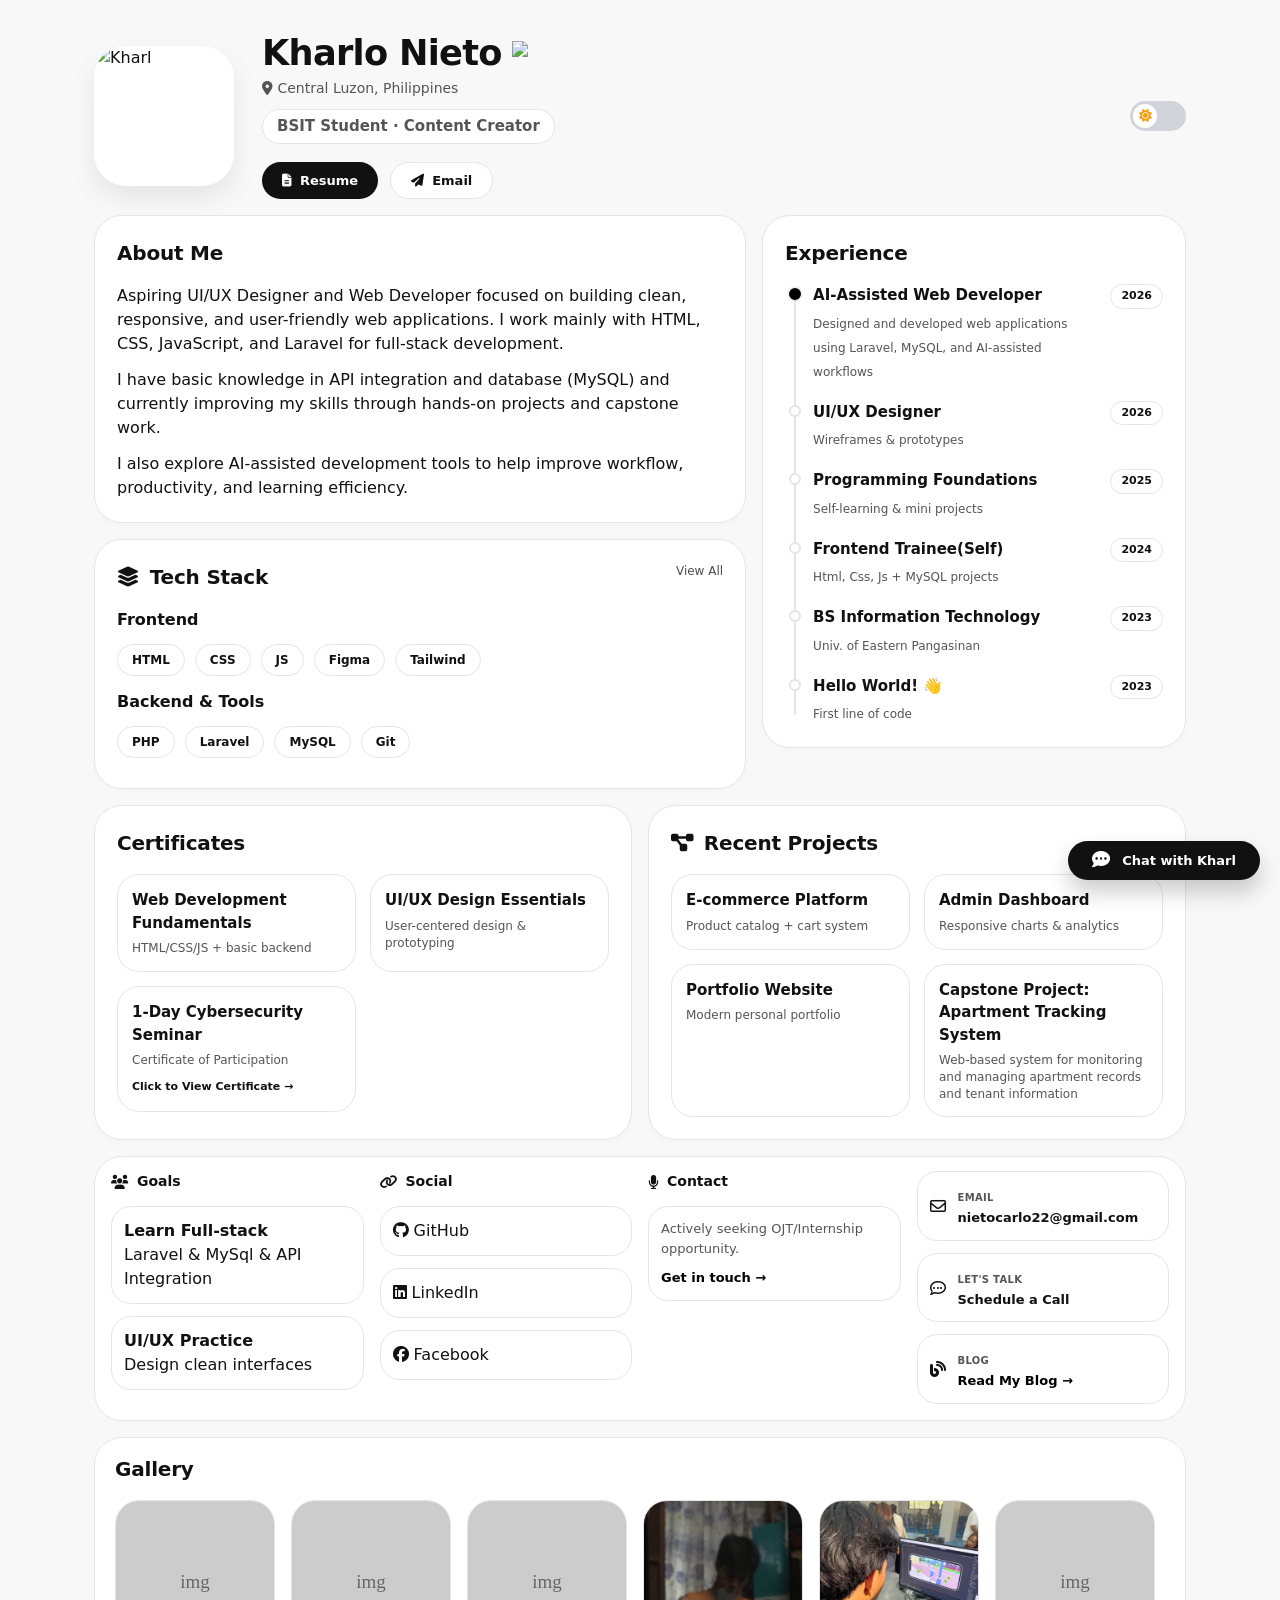
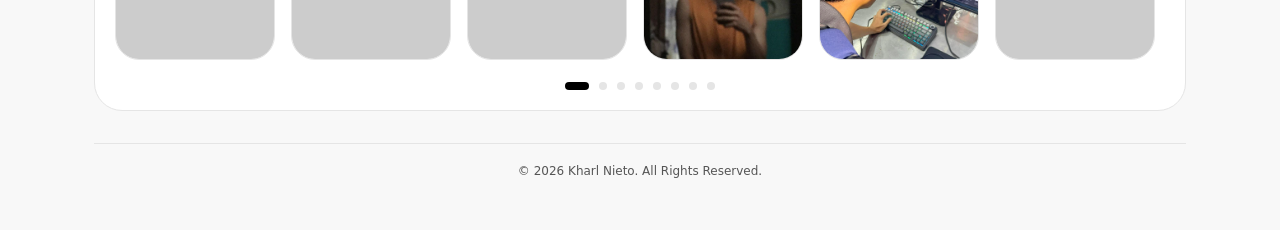
==== commit 4ad02a3d: "update" ====
--- a/index.html
+++ b/index.html
@@ -2,11 +2,10 @@
 <html lang="en">
 <head>
 <meta charset="UTF-8">
-<meta name="viewport" content="width=device-width, initial-scale=1.0, user-scalable=yes">
+<meta name="viewport" content="width=device-width, initial-scale=1.0, user-scalable=yes, viewport-fit=cover">
 <title>Kharl Nieto — Infinite Loop Gallery | Modern Portfolio</title>
 <link rel="stylesheet" href="https://cdnjs.cloudflare.com/ajax/libs/font-awesome/6.4.2/css/all.min.css">
 <style>
-/* ===== LAHAT NG STYLE AY TULAD NG ORIGINAL, maliban sa chatbot (inaayos ang positioning) ===== */
 * {
   margin: 0;
   padding: 0;
@@ -42,11 +41,20 @@
   animation: fadeScaleIn 0.5s ease-out;
   line-height: 1.5;
   font-size: 16px;
+  width: 100%;
+  overflow-x: hidden;
 }
 @keyframes fadeScaleIn { 0% { opacity: 0; transform: scale(0.97); } 100% { opacity: 1; transform: scale(1); } }
-.container { max-width: 1140px; width: 100%; display: flex; flex-direction: column; gap: var(--gap-main); padding: 0 24px; }
-
-/* ========== PROFILE (unchanged) ========== */
+.container {
+  width: 100%;
+  max-width: 1140px;
+  margin: 0 auto;
+  display: flex;
+  flex-direction: column;
+  gap: var(--gap-main);
+  padding: 0 24px;
+}
+/* Profile, grids, etc - unchanged from original but ensure no overflow */
 .profile-header { display: flex; align-items: center; gap: 28px; flex-wrap: wrap; position: relative; margin-bottom: 0; }
 .profile-pic-container { position: relative; width: 140px; aspect-ratio: 1/1; border-radius: 32px; overflow: hidden; flex-shrink: 0; box-shadow: 0 12px 24px rgba(0,0,0,0.08); background: var(--card); }
 .profile-pic { position: absolute; inset: 0; width: 100%; height: 100%; object-fit: cover; transition: opacity 0.25s ease; }
@@ -55,7 +63,7 @@
 .profile-pic-container:hover .base { opacity: 0; }
 .profile-content { flex: 1; }
 .name-section { display: flex; align-items: center; gap: 10px; flex-wrap: wrap; margin-bottom: 4px; }
-.name-section h1 { font-size: 34px; font-weight: 800; margin: 0; letter-spacing: -0.02em; line-height: 1.2; }
+.name-section h1 { font-size: clamp(1.8rem, 6vw, 2.2rem); font-weight: 800; margin: 0; letter-spacing: -0.02em; line-height: 1.2; }
 .verify-icon { width: 24px; height: 24px; display: inline-block; }
 .loc-text { font-size: 14px; color: var(--muted); margin: 4px 0 10px 0; font-weight: 450; }
 .title-bar { display: flex; justify-content: space-between; align-items: center; flex-wrap: wrap; gap: 12px; margin-bottom: 18px; }
@@ -75,8 +83,6 @@
 input:checked + .slider .circle { transform: translateX(26px); }
 input:checked + .slider .icon-sun { transform: translateY(-30px); }
 input:checked + .slider .icon-moon { transform: translateY(0); }
-
-/* ========== BOX & GRID (unchanged) ========== */
 .box { border: 1px solid var(--border); padding: 22px; border-radius: var(--radius-box); background: var(--card); transition: border 0.2s, background 0.2s, box-shadow 0.2s; box-shadow: 0 2px 8px rgba(0,0,0,0.02); }
 .box:hover { box-shadow: 0 8px 18px rgba(0,0,0,0.04); }
 h3 { display: flex; align-items: center; gap: 10px; margin: 0 0 16px 0; font-size: 20px; font-weight: 650; letter-spacing: -0.2px; }
@@ -86,7 +92,15 @@
 .tech-stack { grid-column: 1; }
 .experience { grid-column: 2; grid-row: 1 / span 2; height: auto; }
 .row-2 { display: grid; grid-template-columns: 1fr 1fr; gap: var(--gap-main); margin-top: 0; }
-@media (max-width: 780px) { .top-grid, .row-2 { grid-template-columns: 1fr; } .experience { grid-row: auto; grid-column: 1; } .profile-header { flex-wrap: wrap; justify-content: center; text-align: center; } .title-bar { justify-content: center; } .name-section { justify-content: center; } .box { padding: 18px 16px; } }
+@media (max-width: 780px) {
+  .top-grid, .row-2 { grid-template-columns: 1fr; }
+  .experience { grid-row: auto; grid-column: 1; }
+  .profile-header { flex-wrap: wrap; justify-content: center; text-align: center; }
+  .title-bar { justify-content: center; }
+  .name-section { justify-content: center; }
+  .box { padding: 18px 16px; }
+  .container { padding: 0 16px; }
+}
 .timeline { position: relative; padding-left: 28px; margin-top: 4px; display: flex; flex-direction: column; gap: 18px; }
 .timeline::before { content: ''; position: absolute; left: 9px; top: 10px; bottom: 10px; width: 2px; background: var(--border); }
 .timeline-item { position: relative; display: flex; justify-content: space-between; align-items: flex-start; gap: 12px; cursor: pointer; }
@@ -136,11 +150,11 @@
 .dot.active-dot { background: var(--accent); width: 24px; border-radius: 10px; }
 .footer { text-align: center; margin-top: 16px; padding: 18px 12px; border-top: 1px solid var(--border); font-size: 12px; color: var(--muted); }
 
-/* ========== CHATBOT – FIXED POSITIONING PARA HINDI LUMALAYO ========== */
+/* ========== CHATBOT - FIXED POSITIONING FOR DEPLOYMENT (Vercel) ========== */
 .chat-toggle {
-  position: fixed;
-  bottom: 20px;
-  right: 20px;
+  position: fixed !important;
+  bottom: 20px !important;
+  right: 20px !important;
   background: var(--text);
   color: var(--card);
   padding: 10px 24px;
@@ -150,7 +164,7 @@
   gap: 12px;
   cursor: pointer;
   box-shadow: 0 12px 22px rgba(0,0,0,0.2);
-  z-index: 10001;
+  z-index: 10001 !important;
   font-weight: 600;
   transition: 0.2s;
   font-size: 13px;
@@ -158,18 +172,20 @@
 .chat-toggle:hover { transform: scale(1.02); }
 
 #chatbot-container {
-  position: fixed;
-  bottom: 80px;
-  right: 20px;
-  width: min(380px, 90vw);
-  height: min(550px, 70vh);
+  position: fixed !important;
+  bottom: 80px !important;
+  right: 20px !important;
+  width: 380px !important;
+  max-width: calc(100vw - 40px) !important;
+  height: 550px !important;
+  max-height: calc(100vh - 100px) !important;
   background: var(--card);
   border: 1px solid var(--border);
   border-radius: 28px;
   display: none;
   flex-direction: column;
   box-shadow: 0 25px 40px rgba(0,0,0,0.25);
-  z-index: 10002;
+  z-index: 10002 !important;
   overflow: hidden;
 }
 #chatbot-container.active { display: flex; }
@@ -282,19 +298,17 @@
   margin-top: 8px;
   color: var(--muted);
 }
-
-/* Mas maliit na screen: mas malapit sa gilid */
 @media (max-width: 550px) {
   .chat-toggle {
-    bottom: 15px;
-    right: 15px;
+    bottom: 15px !important;
+    right: 15px !important;
     padding: 8px 18px;
   }
   #chatbot-container {
-    bottom: 70px;
-    right: 15px;
-    width: calc(100% - 30px);
-    height: 65vh;
+    bottom: 70px !important;
+    right: 15px !important;
+    width: calc(100% - 30px) !important;
+    height: 65vh !important;
   }
   .gallery-item { width: 120px; }
   .box { padding: 16px 14px; }
@@ -306,7 +320,7 @@
 </head>
 <body>
 <div class="container">
-  <!-- PROFILE HEADER (unchanged) -->
+  <!-- PROFILE HEADER -->
   <div class="profile-header">
     <div class="profile-pic-container">
       <img class="profile-pic base" id="baseProfileImg" src="images/PROFILE PIC.png" alt="Kharl">
@@ -364,7 +378,7 @@
 </div>
 
 <script>
-// ========== GALLERY (unchanged) ==========
+// ========== GALLERY INFINITE CAROUSEL (unchanged) ==========
 (function() {
   const track = document.getElementById('galleryTrack');
   const dotsContainer = document.getElementById('galleryDots');
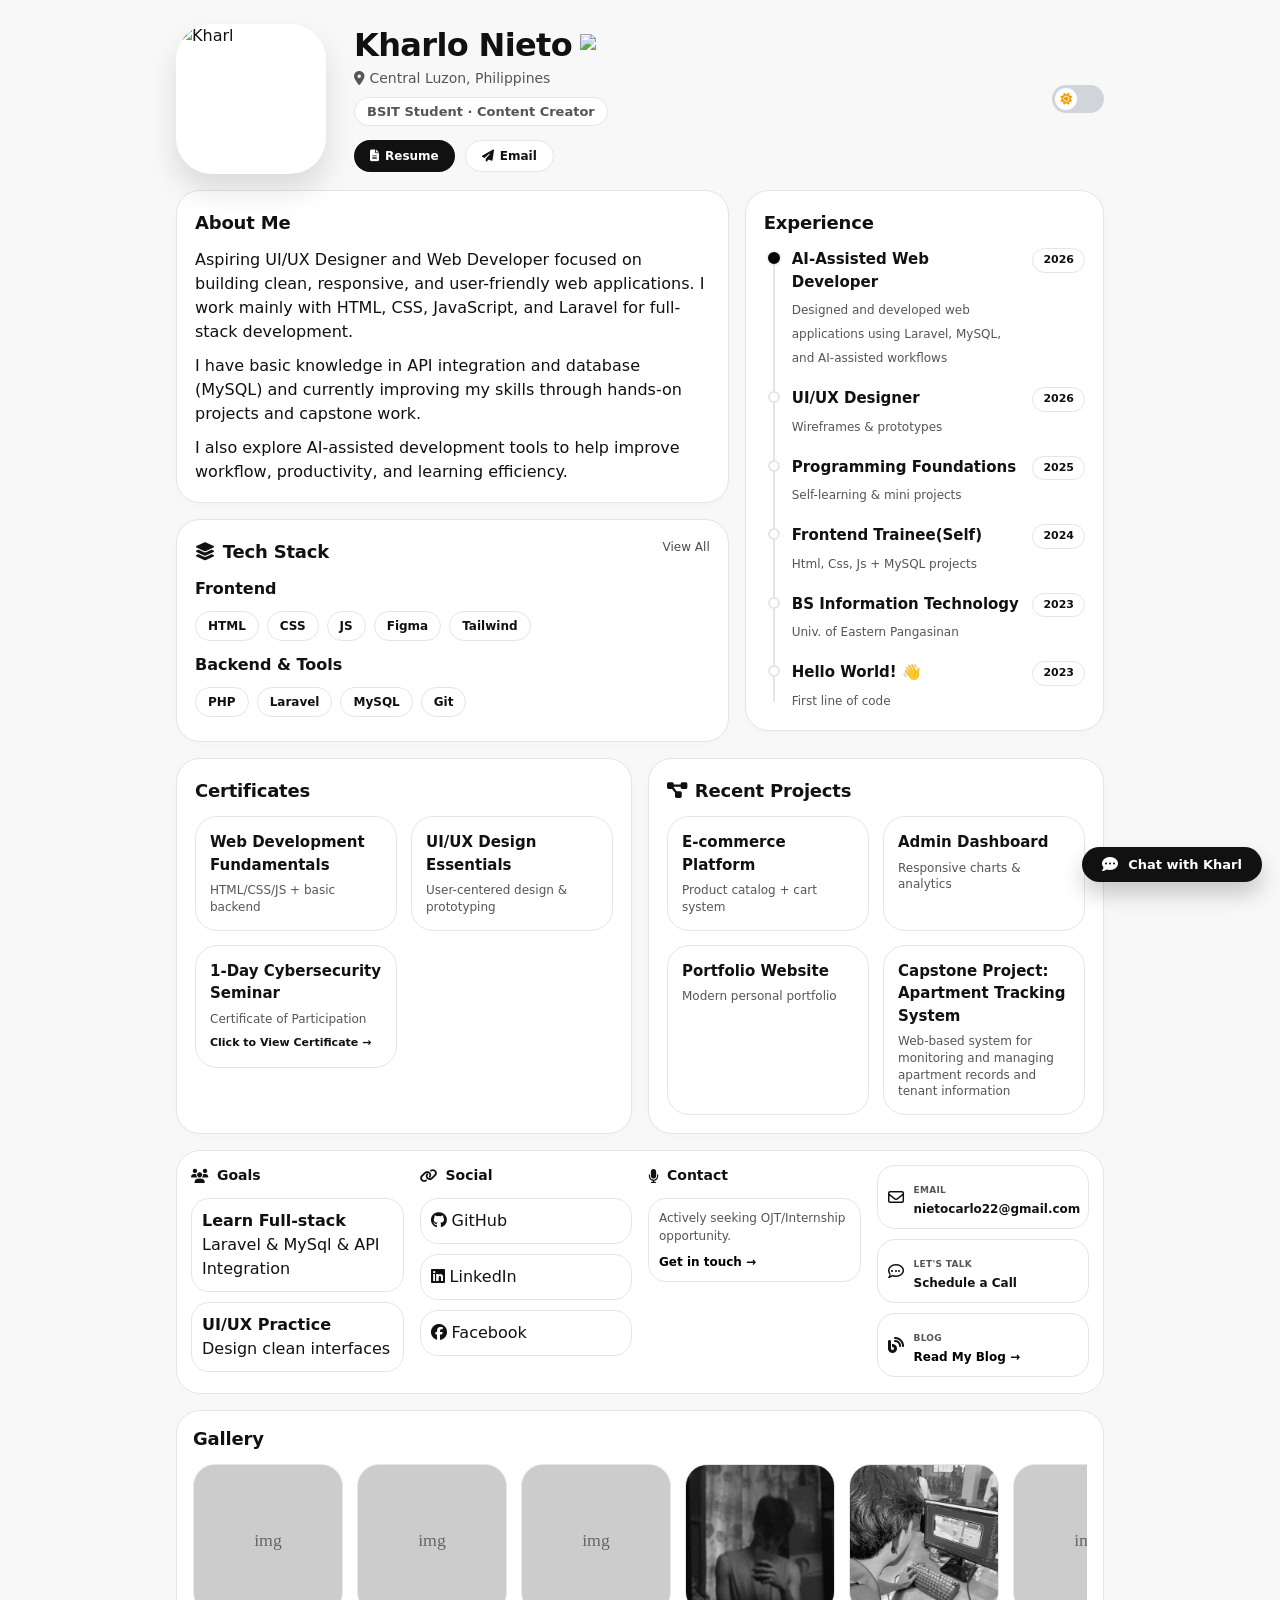
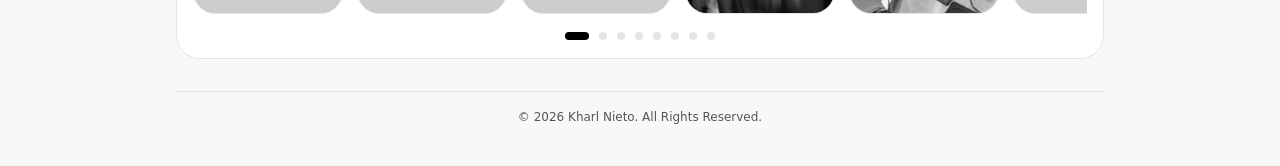
==== commit 1bfeadd5: "update" ====
--- a/index.html
+++ b/index.html
@@ -35,7 +35,7 @@
   color: var(--text);
   display: flex;
   justify-content: center;
-  padding: 32px 20px;
+  padding: 24px 16px;
   margin: 0;
   transition: background 0.3s ease, color 0.3s ease;
   animation: fadeScaleIn 0.5s ease-out;
@@ -47,60 +47,213 @@
 @keyframes fadeScaleIn { 0% { opacity: 0; transform: scale(0.97); } 100% { opacity: 1; transform: scale(1); } }
 .container {
   width: 100%;
-  max-width: 1140px;
+  max-width: 960px;
   margin: 0 auto;
   display: flex;
   flex-direction: column;
   gap: var(--gap-main);
-  padding: 0 24px;
-}
-/* Profile, grids, etc - unchanged from original but ensure no overflow */
+  padding: 0 16px;
+}
+/* Profile header - mas malaking avatar */
 .profile-header { display: flex; align-items: center; gap: 28px; flex-wrap: wrap; position: relative; margin-bottom: 0; }
-.profile-pic-container { position: relative; width: 140px; aspect-ratio: 1/1; border-radius: 32px; overflow: hidden; flex-shrink: 0; box-shadow: 0 12px 24px rgba(0,0,0,0.08); background: var(--card); }
+.profile-pic-container { 
+  position: relative; 
+  width: 150px; 
+  aspect-ratio: 1/1; 
+  border-radius: 36px; 
+  overflow: hidden; 
+  flex-shrink: 0; 
+  box-shadow: 0 16px 30px rgba(0,0,0,0.12); 
+  background: var(--card); 
+}
 .profile-pic { position: absolute; inset: 0; width: 100%; height: 100%; object-fit: cover; transition: opacity 0.25s ease; }
 .profile-pic.hover { opacity: 0; }
 .profile-pic-container:hover .hover { opacity: 1; }
 .profile-pic-container:hover .base { opacity: 0; }
 .profile-content { flex: 1; }
-.name-section { display: flex; align-items: center; gap: 10px; flex-wrap: wrap; margin-bottom: 4px; }
-.name-section h1 { font-size: clamp(1.8rem, 6vw, 2.2rem); font-weight: 800; margin: 0; letter-spacing: -0.02em; line-height: 1.2; }
-.verify-icon { width: 24px; height: 24px; display: inline-block; }
-.loc-text { font-size: 14px; color: var(--muted); margin: 4px 0 10px 0; font-weight: 450; }
-.title-bar { display: flex; justify-content: space-between; align-items: center; flex-wrap: wrap; gap: 12px; margin-bottom: 18px; }
-.job-title { font-size: 15px; font-weight: 550; color: var(--muted); background: var(--card); padding: 5px 14px; border-radius: 40px; border: 1px solid var(--border); display: inline-block; }
-.action-buttons { display: flex; gap: 12px; }
-.btn { padding: 8px 20px; border-radius: 60px; font-size: 13px; font-weight: 600; text-decoration: none; display: inline-flex; align-items: center; gap: 8px; border: 1px solid var(--border); background: var(--card); color: var(--text); transition: 0.2s ease; cursor: pointer; }
+.name-section { display: flex; align-items: center; gap: 8px; flex-wrap: wrap; margin-bottom: 4px; }
+.name-section h1 { font-size: clamp(1.6rem, 5vw, 2rem); font-weight: 800; margin: 0; letter-spacing: -0.02em; line-height: 1.2; }
+.verify-icon { width: 22px; height: 22px; display: inline-block; }
+.loc-text { font-size: 14px; color: var(--muted); margin: 4px 0 8px 0; font-weight: 450; }
+.title-bar { display: flex; justify-content: space-between; align-items: center; flex-wrap: wrap; gap: 10px; margin-bottom: 14px; }
+.job-title { font-size: 13px; font-weight: 550; color: var(--muted); background: var(--card); padding: 4px 12px; border-radius: 40px; border: 1px solid var(--border); display: inline-block; }
+.action-buttons { display: flex; gap: 10px; }
+.btn { padding: 6px 16px; border-radius: 60px; font-size: 12px; font-weight: 600; text-decoration: none; display: inline-flex; align-items: center; gap: 6px; border: 1px solid var(--border); background: var(--card); color: var(--text); transition: 0.2s ease; cursor: pointer; }
 .btn-dark { background: var(--text); color: var(--card); border: none; }
 .btn:hover { transform: translateY(-2px); filter: brightness(0.96); box-shadow: 0 6px 12px rgba(0,0,0,0.05); }
-.theme-switch { position: relative; display: inline-block; width: 56px; height: 30px; }
+.theme-switch { position: relative; display: inline-block; width: 52px; height: 28px; }
 .theme-switch input { opacity: 0; width: 0; height: 0; }
 .slider { position: absolute; cursor: pointer; inset: 0; background-color: #d1d5db; border-radius: 40px; transition: 0.3s; }
-.circle { position: absolute; height: 24px; width: 24px; left: 3px; bottom: 3px; background-color: white; border-radius: 50%; display: flex; align-items: center; justify-content: center; overflow: hidden; transition: 0.3s; }
-.circle i { position: absolute; font-size: 13px; transition: 0.2s; }
+.circle { position: absolute; height: 22px; width: 22px; left: 3px; bottom: 3px; background-color: white; border-radius: 50%; display: flex; align-items: center; justify-content: center; overflow: hidden; transition: 0.3s; }
+.circle i { position: absolute; font-size: 12px; transition: 0.2s; }
 .icon-sun { transform: translateY(0); color: #f59e0b; }
 .icon-moon { transform: translateY(30px); color: #cbd5e1; }
 input:checked + .slider { background-color: #334155; }
-input:checked + .slider .circle { transform: translateX(26px); }
+input:checked + .slider .circle { transform: translateX(24px); }
 input:checked + .slider .icon-sun { transform: translateY(-30px); }
 input:checked + .slider .icon-moon { transform: translateY(0); }
-.box { border: 1px solid var(--border); padding: 22px; border-radius: var(--radius-box); background: var(--card); transition: border 0.2s, background 0.2s, box-shadow 0.2s; box-shadow: 0 2px 8px rgba(0,0,0,0.02); }
+.box { border: 1px solid var(--border); padding: 18px; border-radius: 24px; background: var(--card); transition: border 0.2s, background 0.2s, box-shadow 0.2s; box-shadow: 0 2px 8px rgba(0,0,0,0.02); }
 .box:hover { box-shadow: 0 8px 18px rgba(0,0,0,0.04); }
-h3 { display: flex; align-items: center; gap: 10px; margin: 0 0 16px 0; font-size: 20px; font-weight: 650; letter-spacing: -0.2px; }
-h3 i { font-size: 20px; }
+h3 { display: flex; align-items: center; gap: 8px; margin: 0 0 12px 0; font-size: 18px; font-weight: 650; letter-spacing: -0.2px; }
+h3 i { font-size: 18px; }
 .top-grid { display: grid; grid-template-columns: 2fr 1.3fr; gap: var(--gap-main); align-items: start; }
 .about { grid-column: 1; }
 .tech-stack { grid-column: 1; }
 .experience { grid-column: 2; grid-row: 1 / span 2; height: auto; }
 .row-2 { display: grid; grid-template-columns: 1fr 1fr; gap: var(--gap-main); margin-top: 0; }
+
+/* Responsive */
 @media (max-width: 780px) {
-  .top-grid, .row-2 { grid-template-columns: 1fr; }
+  .top-grid, .row-2 { grid-template-columns: 1fr; gap: 12px; }
   .experience { grid-row: auto; grid-column: 1; }
-  .profile-header { flex-wrap: wrap; justify-content: center; text-align: center; }
+  .profile-header { flex-direction: column; justify-content: center; text-align: center; gap: 16px; }
   .title-bar { justify-content: center; }
   .name-section { justify-content: center; }
-  .box { padding: 18px 16px; }
-  .container { padding: 0 16px; }
-}
+  .action-buttons { justify-content: center; margin-top: 4px; }
+  .box { padding: 14px; border-radius: 20px; }
+  .container { padding: 0 12px; gap: 12px; max-width: 100%; }
+  .profile-pic-container { width: 120px; }
+  .theme-switch { position: absolute; top: 8px; right: 8px; }
+  .timeline-item { flex-wrap: wrap; gap: 6px; }
+  .timeline-year { margin-left: auto; font-size: 10px; padding: 2px 8px; }
+  .cards-grid { grid-template-columns: 1fr; gap: 10px; }
+  .gallery-item { width: 120px; border-radius: 20px; }
+  .gallery-container { padding: 12px 12px 16px; }
+  .info-panel-container { flex-direction: column; gap: 12px; }
+  .info-panel-wrapper { padding: 12px 12px 16px; }
+  .white-card { padding: 10px; }
+  .btn { padding: 6px 14px; font-size: 12px; }
+  h3 { font-size: 17px; margin-bottom: 10px; }
+  .badge { font-size: 11px; padding: 4px 10px; }
+  .timeline { padding-left: 20px; gap: 14px; }
+  .timeline-circle { left: -18px; width: 10px; height: 10px; top: 3px; }
+  .timeline-content strong { font-size: 14px; }
+  .timeline-content span { font-size: 11px; }
+  .project-card, .certificate-card { padding: 12px; }
+  .view-btn { font-size: 10px; margin-top: 6px; }
+  .contact-inner { gap: 10px; }
+  .sub-label { font-size: 12px; }
+  .footer { margin-top: 12px; padding: 14px; font-size: 11px; }
+}
+
+@media (max-width: 550px) {
+  body { padding: 16px 8px; }
+  .container { padding: 0 8px; gap: 10px; }
+  .box { padding: 12px; border-radius: 18px; }
+  .profile-pic-container { width: 105px; }
+  .name-section h1 { font-size: 22px; }
+  .verify-icon { width: 18px; height: 18px; }
+  .job-title { font-size: 11px; padding: 3px 10px; }
+  .btn { padding: 5px 12px; font-size: 11px; gap: 5px; }
+  .gallery-item { width: 100px; border-radius: 18px; }
+  .gallery-nav-dots { gap: 8px; margin-top: 12px; }
+  .dot { width: 6px; height: 6px; }
+  .dot.active-dot { width: 20px; }
+  .badge { font-size: 10px; padding: 3px 8px; }
+  .timeline { padding-left: 18px; gap: 12px; }
+  .timeline-circle { left: -16px; width: 9px; height: 9px; top: 2px; }
+  .timeline-content strong { font-size: 13px; }
+  .timeline-content span { font-size: 10px; }
+  .timeline-year { font-size: 9px; padding: 2px 6px; }
+  .info-column { min-width: 100%; }
+  .section-header { font-size: 13px; }
+  .white-card p { font-size: 11px; }
+  .label { font-size: 9px; }
+  .chat-toggle { bottom: 10px !important; right: 10px !important; padding: 6px 14px !important; font-size: 11px !important; gap: 6px; }
+  #chatbot-container { bottom: 65px !important; right: 10px !important; width: calc(100% - 20px) !important; height: 55vh !important; border-radius: 22px; }
+  .chat-header { padding: 10px 14px; }
+  .bot-bubble, .user-bubble { font-size: 11px; padding: 7px 11px; }
+  .input-container { padding: 4px 10px; }
+  .send-btn { width: 28px; height: 28px; }
+  .footer { font-size: 10px; padding: 12px; }
+}
+
+@media (max-width: 400px) {
+  .profile-pic-container { width: 95px; }
+  .gallery-item { width: 85px; }
+  .name-section h1 { font-size: 20px; }
+  .btn { padding: 4px 10px; font-size: 10px; }
+  .box { padding: 10px; }
+  .badge { font-size: 9px; padding: 2px 7px; }
+  .timeline-content strong { font-size: 12px; }
+  .timeline-year { font-size: 8px; }
+  .chat-toggle { padding: 5px 12px !important; font-size: 10px !important; }
+}
+
+/* ========== INFINITE LOOP GALLERY (auto-slide, drag, seamless loop) ========== */
+.gallery-container {
+  margin-top: 0;
+  border: 1px solid var(--border);
+  border-radius: 24px;
+  padding: 14px 16px 18px;
+  background: var(--card);
+  width: 100%;
+  overflow: hidden;
+}
+.gallery-carousel-wrapper {
+  position: relative;
+  width: 100%;
+  overflow: hidden;
+  cursor: grab;
+  touch-action: pan-y pinch-zoom;
+}
+.gallery-carousel-wrapper:active {
+  cursor: grabbing;
+}
+.gallery-track {
+  display: flex;
+  gap: 14px;
+  will-change: transform;
+  transition: transform 0.4s cubic-bezier(0.2, 0.9, 0.4, 1.1);
+  width: max-content;
+}
+.gallery-item {
+  flex: 0 0 auto;
+  width: 150px;
+  aspect-ratio: 1/1;
+  border-radius: 22px;
+  overflow: hidden;
+  border: 1px solid var(--border);
+  background: #e0e0e0;
+  transition: transform 0.2s, box-shadow 0.2s;
+}
+.gallery-item img {
+  width: 100%;
+  height: 100%;
+  object-fit: cover;
+  display: block;
+  pointer-events: none;
+  filter: grayscale(100%);
+  transition: filter 0.3s ease;
+}
+.gallery-item:hover img {
+  filter: grayscale(0%);
+}
+.gallery-item:hover {
+  transform: scale(1.02);
+  box-shadow: 0 8px 18px rgba(0,0,0,0.1);
+}
+.gallery-nav-dots {
+  display: flex;
+  justify-content: center;
+  gap: 10px;
+  margin-top: 18px;
+}
+.dot {
+  width: 8px;
+  height: 8px;
+  background: var(--border);
+  border-radius: 50%;
+  cursor: pointer;
+  transition: all 0.2s ease;
+}
+.dot.active-dot {
+  background: var(--accent);
+  width: 24px;
+  border-radius: 10px;
+}
+
+/* ========== REMAINING ORIGINAL STYLES ========== */
 .timeline { position: relative; padding-left: 28px; margin-top: 4px; display: flex; flex-direction: column; gap: 18px; }
 .timeline::before { content: ''; position: absolute; left: 9px; top: 10px; bottom: 10px; width: 2px; background: var(--border); }
 .timeline-item { position: relative; display: flex; justify-content: space-between; align-items: flex-start; gap: 12px; cursor: pointer; }
@@ -110,8 +263,8 @@
 .timeline-content span { font-size: 12px; color: var(--muted); line-height: 1.4; }
 .timeline-year { font-size: 11px; font-weight: 600; background: var(--card); border: 1px solid var(--border); padding: 3px 10px; border-radius: 40px; white-space: nowrap; }
 .timeline-item.active .timeline-circle { background: var(--accent); border-color: var(--accent); box-shadow: 0 0 0 2px rgba(0,0,0,0.05); }
-.tech-badges { display: flex; flex-wrap: wrap; gap: 10px; margin: 12px 0 8px 0; }
-.badge { font-size: 12px; font-weight: 550; padding: 6px 14px; border-radius: 40px; background: var(--card); border: 1px solid var(--border); cursor: default; color: var(--text); transition: all 0.2s; }
+.tech-badges { display: flex; flex-wrap: wrap; gap: 8px; margin: 10px 0 6px 0; }
+.badge { font-size: 12px; font-weight: 550; padding: 5px 12px; border-radius: 40px; background: var(--card); border: 1px solid var(--border); cursor: default; color: var(--text); transition: all 0.2s; }
 .badge:hover { border-color: var(--accent); transform: translateY(-1px); }
 .cards-grid { display: grid; grid-template-columns: 1fr 1fr; gap: 14px; }
 .project-card, .certificate-card { background: var(--card); border: 1px solid var(--border); border-radius: 22px; padding: 14px; transition: 0.2s ease; }
@@ -120,64 +273,62 @@
 .project-card p, .certificate-card p { font-size: 12px; color: var(--muted); line-height: 1.4; }
 .view-all-link { font-size: 12px; color: var(--text) !important; opacity: 0.75; text-decoration: none; transition: opacity 0.2s; font-weight: 500; }
 .view-all-link:hover { opacity: 1; text-decoration: underline; }
-.view-btn { display: inline-block; margin-top: 10px; font-size: 11px; font-weight: 600; color: var(--text) !important; text-decoration: none; cursor: pointer; transition: opacity 0.2s; }
+.view-btn { display: inline-block; margin-top: 8px; font-size: 11px; font-weight: 600; color: var(--text) !important; text-decoration: none; cursor: pointer; transition: opacity 0.2s; }
 .view-btn:hover { opacity: 0.7; text-decoration: underline; }
 #certCyberCard { cursor: pointer; }
 .modal { display: none; position: fixed; z-index: 9999; inset: 0; background-color: rgba(0,0,0,0.92); justify-content: center; align-items: center; backdrop-filter: blur(5px); }
 .modal-content { max-width: 85vw; max-height: 85vh; width: auto; height: auto; object-fit: contain; border-radius: 28px; box-shadow: 0 25px 45px rgba(0,0,0,0.4); }
 .close { position: absolute; top: 28px; right: 36px; color: white; font-size: 48px; font-weight: 300; cursor: pointer; transition: 0.2s; }
 .close:hover { opacity: 0.7; }
-.info-panel-wrapper { margin-top: 0; background: var(--card); border: 1px solid var(--border); border-radius: var(--radius-box); padding: 8px 16px 14px 16px; }
+.info-panel-wrapper { margin-top: 0; background: var(--card); border: 1px solid var(--border); border-radius: 24px; padding: 8px 14px 14px 14px; }
 .info-panel-container { display: flex; gap: 16px; padding: 6px 0 2px 0; flex-wrap: wrap; }
-.info-column { flex: 1; display: flex; flex-direction: column; gap: 12px; min-width: 140px; }
+.info-column { flex: 1; display: flex; flex-direction: column; gap: 10px; min-width: 130px; }
 .section-header { font-size: 14px; font-weight: 660; display: flex; align-items: center; gap: 8px; margin-bottom: 2px; }
-.white-card { background: var(--card); border: 1px solid var(--border); border-radius: 20px; padding: 12px; transition: 0.15s; }
+.white-card { background: var(--card); border: 1px solid var(--border); border-radius: 18px; padding: 10px; transition: 0.15s; }
 .white-card:hover { border-color: var(--accent); }
-.large-card p { font-size: 13px; color: var(--muted); margin-bottom: 10px; }
-.get-in-touch { font-weight: 700; font-size: 13px; color: var(--accent); }
-.contact-inner { display: flex; align-items: center; gap: 12px; }
-.label { font-size: 10px; letter-spacing: 0.3px; font-weight: 700; color: var(--muted); text-transform: uppercase; }
-.sub-label { font-size: 13px; font-weight: 550; }
-.gallery-container { margin-top: 0; border: 1px solid var(--border); border-radius: var(--radius-box); padding: 16px 20px 20px; background: var(--card); position: relative; overflow: hidden; width: 100%; }
-.gallery-carousel-wrapper { position: relative; width: 100%; overflow: hidden; border-radius: 20px; cursor: grab; user-select: none; }
-.gallery-track { display: flex; gap: 16px; will-change: transform; transition: transform 0.45s cubic-bezier(0.25,0.46,0.45,0.94); width: max-content; }
-.gallery-item { flex: 0 0 auto; width: 160px; aspect-ratio: 1/1; border-radius: 24px; overflow: hidden; border: 1px solid var(--border); background: #e0e0e0; transition: transform 0.2s, box-shadow 0.2s; }
-.gallery-item img { width: 100%; height: 100%; object-fit: cover; display: block; pointer-events: none; background: #f0f0f0; }
-[data-theme="dark"] .gallery-item { background: #2a2a2a; }
-.gallery-item:hover { transform: scale(1.02); box-shadow: 0 8px 18px rgba(0,0,0,0.1); }
-.gallery-nav-dots { display: flex; justify-content: center; gap: 10px; margin-top: 22px; }
-.dot { width: 8px; height: 8px; background: var(--border); border-radius: 50%; cursor: pointer; transition: all 0.2s ease; }
-.dot.active-dot { background: var(--accent); width: 24px; border-radius: 10px; }
-.footer { text-align: center; margin-top: 16px; padding: 18px 12px; border-top: 1px solid var(--border); font-size: 12px; color: var(--muted); }
-
-/* ========== CHATBOT - FIXED POSITIONING FOR DEPLOYMENT (Vercel) ========== */
+.large-card p { font-size: 12px; color: var(--muted); margin-bottom: 8px; }
+.get-in-touch { font-weight: 700; font-size: 12px; color: var(--accent); }
+.contact-inner { display: flex; align-items: center; gap: 10px; }
+.label { font-size: 9px; letter-spacing: 0.3px; font-weight: 700; color: var(--muted); text-transform: uppercase; }
+.sub-label { font-size: 12px; font-weight: 550; }
+.footer { text-align: center; margin-top: 16px; padding: 16px 12px; border-top: 1px solid var(--border); font-size: 12px; color: var(--muted); }
+
+/* CHATBOT with pulse animation */
 .chat-toggle {
   position: fixed !important;
-  bottom: 20px !important;
-  right: 20px !important;
+  bottom: 18px !important;
+  right: 18px !important;
   background: var(--text);
   color: var(--card);
-  padding: 10px 24px;
+  padding: 8px 20px;
   border-radius: 80px;
   display: flex;
   align-items: center;
-  gap: 12px;
+  gap: 10px;
   cursor: pointer;
   box-shadow: 0 12px 22px rgba(0,0,0,0.2);
   z-index: 10001 !important;
   font-weight: 600;
   transition: 0.2s;
   font-size: 13px;
-}
-.chat-toggle:hover { transform: scale(1.02); }
-
+  animation: pulse 1.5s infinite;
+}
+@keyframes pulse {
+  0% { transform: scale(1); box-shadow: 0 0 0 0 rgba(0,0,0,0.2); }
+  70% { transform: scale(1.03); box-shadow: 0 0 0 8px rgba(255,255,255,0); }
+  100% { transform: scale(1); box-shadow: 0 0 0 0 rgba(0,0,0,0); }
+}
+.chat-toggle:hover {
+  transform: scale(1.02);
+  animation: none;
+}
 #chatbot-container {
   position: fixed !important;
-  bottom: 80px !important;
-  right: 20px !important;
-  width: 380px !important;
+  bottom: 75px !important;
+  right: 18px !important;
+  width: 360px !important;
   max-width: calc(100vw - 40px) !important;
-  height: 550px !important;
+  height: 520px !important;
   max-height: calc(100vh - 100px) !important;
   background: var(--card);
   border: 1px solid var(--border);
@@ -189,133 +340,28 @@
   overflow: hidden;
 }
 #chatbot-container.active { display: flex; }
-
 .chat-header {
-  padding: 14px 18px;
+  padding: 12px 16px;
   background: var(--card);
   border-bottom: 1px solid var(--border);
   display: flex;
   justify-content: space-between;
 }
-.chat-header-left {
-  display: flex;
-  gap: 12px;
-  align-items: center;
-}
-.avatar-wrapper img {
-  width: 42px;
-  height: 42px;
-  border-radius: 50%;
-  object-fit: cover;
-}
-.header-text b { font-size: 15px; }
-.header-text span { font-size: 11px; color: var(--muted); display: flex; align-items: center; gap: 5px; margin-top: 2px; }
-.status-dot-inline {
-  width: 8px;
-  height: 8px;
-  background: #22c55e;
-  border-radius: 50%;
-  display: inline-block;
-}
-.chat-body {
-  flex: 1;
-  padding: 16px;
-  overflow-y: auto;
-  display: flex;
-  flex-direction: column;
-  gap: 14px;
-  background: var(--bg);
-}
-.message-row {
-  display: flex;
-  gap: 10px;
-  max-width: 92%;
-  align-items: flex-start;
-}
-.bot-img-small {
-  width: 32px;
-  height: 32px;
-  border-radius: 50%;
-  object-fit: cover;
-  flex-shrink: 0;
-}
-.bot-bubble {
-  background: var(--card);
-  border: 1px solid var(--border);
-  border-radius: 18px 18px 18px 6px;
-  padding: 10px 14px;
-  font-size: 12px;
-  color: var(--text);
-  line-height: 1.4;
-}
-.user-bubble {
-  background: var(--text);
-  color: var(--card);
-  border-radius: 18px 18px 6px 18px;
-  padding: 10px 14px;
-  font-size: 12px;
-  max-width: 80%;
-  margin-left: auto;
-  line-height: 1.4;
-}
-.chat-footer {
-  padding: 12px 16px;
-  border-top: 1px solid var(--border);
-  background: var(--card);
-}
-.input-container {
-  display: flex;
-  align-items: center;
-  gap: 10px;
-  border: 1px solid var(--border);
-  border-radius: 60px;
-  padding: 6px 14px;
-  background: var(--bg);
-}
-.input-container input {
-  flex: 1;
-  background: transparent;
-  border: none;
-  outline: none;
-  color: var(--text);
-  font-size: 12px;
-  padding: 4px 0;
-}
-.send-btn {
-  background: var(--text);
-  color: var(--card);
-  border: none;
-  width: 32px;
-  height: 32px;
-  border-radius: 40px;
-  cursor: pointer;
-  transition: 0.2s;
-}
-.footer-hint {
-  font-size: 9px;
-  display: flex;
-  justify-content: space-between;
-  margin-top: 8px;
-  color: var(--muted);
-}
-@media (max-width: 550px) {
-  .chat-toggle {
-    bottom: 15px !important;
-    right: 15px !important;
-    padding: 8px 18px;
-  }
-  #chatbot-container {
-    bottom: 70px !important;
-    right: 15px !important;
-    width: calc(100% - 30px) !important;
-    height: 65vh !important;
-  }
-  .gallery-item { width: 120px; }
-  .box { padding: 16px 14px; }
-  .info-panel-container { flex-direction: column; gap: 12px; }
-  .btn { padding: 6px 16px; }
-  .name-section h1 { font-size: 28px; }
-}
+.chat-header-left { display: flex; gap: 10px; align-items: center; }
+.avatar-wrapper img { width: 38px; height: 38px; border-radius: 50%; object-fit: cover; }
+.header-text b { font-size: 14px; }
+.header-text span { font-size: 10px; color: var(--muted); display: flex; align-items: center; gap: 5px; margin-top: 2px; }
+.status-dot-inline { width: 7px; height: 7px; background: #22c55e; border-radius: 50%; display: inline-block; }
+.chat-body { flex: 1; padding: 14px; overflow-y: auto; display: flex; flex-direction: column; gap: 12px; background: var(--bg); }
+.message-row { display: flex; gap: 8px; max-width: 92%; align-items: flex-start; }
+.bot-img-small { width: 28px; height: 28px; border-radius: 50%; object-fit: cover; flex-shrink: 0; }
+.bot-bubble { background: var(--card); border: 1px solid var(--border); border-radius: 16px 16px 16px 6px; padding: 8px 12px; font-size: 12px; color: var(--text); line-height: 1.4; }
+.user-bubble { background: var(--text); color: var(--card); border-radius: 16px 16px 6px 16px; padding: 8px 12px; font-size: 12px; max-width: 80%; margin-left: auto; line-height: 1.4; }
+.chat-footer { padding: 10px 14px; border-top: 1px solid var(--border); background: var(--card); }
+.input-container { display: flex; align-items: center; gap: 8px; border: 1px solid var(--border); border-radius: 60px; padding: 5px 12px; background: var(--bg); }
+.input-container input { flex: 1; background: transparent; border: none; outline: none; color: var(--text); font-size: 12px; padding: 4px 0; }
+.send-btn { background: var(--text); color: var(--card); border: none; width: 30px; height: 30px; border-radius: 40px; cursor: pointer; transition: 0.2s; }
+.footer-hint { font-size: 9px; display: flex; justify-content: space-between; margin-top: 6px; color: var(--muted); }
 </style>
 </head>
 <body>
@@ -337,8 +383,8 @@
 
   <!-- TOP GRID -->
   <div class="top-grid">
-    <div class="box about"><h3>About Me</h3><p>Aspiring UI/UX Designer and Web Developer focused on building clean, responsive, and user-friendly web applications. I work mainly with HTML, CSS, JavaScript, and Laravel for full-stack development.</p><p style="margin-top:12px">I have basic knowledge in API integration and database (MySQL) and currently improving my skills through hands-on projects and capstone work.</p><p style="margin-top:12px">I also explore AI-assisted development tools to help improve workflow, productivity, and learning efficiency.</p></div>
-    <div class="box tech-stack"><div style="display:flex; justify-content:space-between;"><h3><i class="fas fa-layer-group"></i> Tech Stack</h3><a href="techstack.html" class="view-all-link">View All</a></div><p style="font-weight:600; margin-bottom:8px;">Frontend</p><div class="tech-badges"><span class="badge">HTML</span><span class="badge">CSS</span><span class="badge">JS</span><span class="badge">Figma</span><span class="badge">Tailwind</span></div><p style="font-weight:600; margin:14px 0 8px 0;">Backend & Tools</p><div class="tech-badges"><span class="badge">PHP</span><span class="badge">Laravel</span><span class="badge">MySQL</span><span class="badge">Git</span></div></div>
+    <div class="box about"><h3>About Me</h3><p>Aspiring UI/UX Designer and Web Developer focused on building clean, responsive, and user-friendly web applications. I work mainly with HTML, CSS, JavaScript, and Laravel for full-stack development.</p><p style="margin-top:10px">I have basic knowledge in API integration and database (MySQL) and currently improving my skills through hands-on projects and capstone work.</p><p style="margin-top:10px">I also explore AI-assisted development tools to help improve workflow, productivity, and learning efficiency.</p></div>
+    <div class="box tech-stack"><div style="display:flex; justify-content:space-between;"><h3><i class="fas fa-layer-group"></i> Tech Stack</h3><a href="techstack.html" class="view-all-link">View All</a></div><p style="font-weight:600; margin-bottom:6px;">Frontend</p><div class="tech-badges"><span class="badge">HTML</span><span class="badge">CSS</span><span class="badge">JS</span><span class="badge">Figma</span><span class="badge">Tailwind</span></div><p style="font-weight:600; margin:12px 0 6px 0;">Backend & Tools</p><div class="tech-badges"><span class="badge">PHP</span><span class="badge">Laravel</span><span class="badge">MySQL</span><span class="badge">Git</span></div></div>
     <div class="box experience"><h3>Experience</h3><div class="timeline" id="experienceTimeline"><div class="timeline-item"><div class="timeline-circle"></div><div class="timeline-content"><strong>AI-Assisted Web Developer</strong><span>Designed and developed web applications using Laravel, MySQL, and AI-assisted workflows</span></div><div class="timeline-year">2026</div></div><div class="timeline-item"><div class="timeline-circle"></div><div class="timeline-content"><strong>UI/UX Designer</strong><span>Wireframes & prototypes</span></div><div class="timeline-year">2026</div></div><div class="timeline-item"><div class="timeline-circle"></div><div class="timeline-content"><strong>Programming Foundations</strong><span>Self-learning & mini projects</span></div><div class="timeline-year">2025</div></div><div class="timeline-item"><div class="timeline-circle"></div><div class="timeline-content"><strong>Frontend Trainee(Self)</strong><span>Html, Css, Js + MySQL projects</span></div><div class="timeline-year">2024</div></div><div class="timeline-item"><div class="timeline-circle"></div><div class="timeline-content"><strong>BS Information Technology</strong><span>Univ. of Eastern Pangasinan</span></div><div class="timeline-year">2023</div></div><div class="timeline-item"><div class="timeline-circle"></div><div class="timeline-content"><strong>Hello World! 👋</strong><span>First line of code</span></div><div class="timeline-year">2023</div></div></div></div>
   </div>
 
@@ -347,7 +393,7 @@
     <div class="box"><h3><i class="fas fa-diagram-project"></i> Recent Projects</h3><div class="cards-grid"><div class="project-card"><strong>E‑commerce Platform</strong><p>Product catalog + cart system</p></div><div class="project-card"><strong>Admin Dashboard</strong><p>Responsive charts & analytics</p></div><div class="project-card"><strong>Portfolio Website</strong><p>Modern personal portfolio</p></div><div class="project-card"><strong>Capstone Project: Apartment Tracking System</strong><p>Web-based system for monitoring and managing apartment records and tenant information</p></div></div></div>
   </div>
 
-  <!-- INFO PANEL (may Blog) -->
+  <!-- INFO PANEL -->
   <div class="info-panel-wrapper">
     <div class="info-panel-container">
       <div class="info-column"><div class="section-header"><i class="fas fa-users"></i><strong>Goals</strong></div><div class="white-card"><div><strong>Learn Full‑stack</strong><p>Laravel & MySql & API Integration</p></div></div><div class="white-card"><div><strong>UI/UX Practice</strong><p>Design clean interfaces</p></div></div></div>
@@ -361,7 +407,7 @@
     </div>
   </div>
 
-  <!-- GALLERY -->
+  <!-- GALLERY (AUTOMATIC SLIDE LOOPING) -->
   <div class="gallery-container"><h3>Gallery</h3><div class="gallery-carousel-wrapper" id="carouselWrapper"><div class="gallery-track" id="galleryTrack"></div></div><div class="gallery-nav-dots" id="galleryDots"></div></div>
   <footer class="footer"><p>© 2026 Kharl Nieto. All Rights Reserved.</p></footer>
 </div>
@@ -370,38 +416,218 @@
 <div id="certModal" class="modal"><span class="close" id="closeModalBtn">&times;</span><img class="modal-content" id="certificateModalImg" src="images/certificate-cyber.jpg" alt="Certificate of Participation"></div>
 
 <!-- CHATBOT -->
-<div class="chat-toggle" id="toggle-btn"><i class="fas fa-comment-dots" style="font-size: 18px;"></i><strong>Chat with Kharl</strong></div>
+<div class="chat-toggle" id="toggle-btn"><i class="fas fa-comment-dots" style="font-size: 16px;"></i><strong>Chat with Kharl</strong></div>
 <div id="chatbot-container">
-  <div class="chat-header"><div class="chat-header-left"><div class="avatar-wrapper"><img src="images/PROFILE PIC.png" alt="Kharl"></div><div class="header-text"><b>Kharl AI</b><span><span class="status-dot-inline"></span> Gemini AI</span></div></div><div class="close-btn" id="close-chat" style="cursor:pointer; font-size:18px;">✕</div></div>
-  <div class="chat-body" id="chatBody"><div class="message-row"><img src="images/PROFILE PIC.png" class="bot-img-small"><div class="bot-bubble">Hey! 👋 I'm Kharl AI (powered by Google Gemini). Ask me anything about my tech stack, projects, or experience!</div></div></div>
-  <div class="chat-footer"><div class="input-container"><input type="text" id="chat-input" placeholder="Type your message..." maxlength="1000"><button class="send-btn" id="sendMsgBtn">➔</button></div><div class="footer-hint"><span>💡 Ask about tech stack, projects, or goals</span><span id="char-count">0/1000</span></div></div>
+  <div class="chat-header"><div class="chat-header-left"><div class="avatar-wrapper"><img src="images/PROFILE PIC.png" alt="Kharl"></div><div class="header-text"><b>Kharl</b><span><span class="status-dot-inline"></span> Online</span></div></div><div class="close-btn" id="close-chat" style="cursor:pointer; font-size:18px;">✕</div></div>
+  <div class="chat-body" id="chatBody"><div class="message-row"><img src="images/PROFILE PIC.png" class="bot-img-small"><div class="bot-bubble">👋 Hi! I'm Kharl's AI assistant. Ask me anything — about Kharl, his school, year level, age, certificates, tech stack, projects, etc. I'm here to help!</div></div></div>
+  <div class="chat-footer"><div class="input-container"><input type="text" id="chat-input" placeholder="Type your message..." maxlength="1000"><button class="send-btn" id="sendMsgBtn">➔</button></div><div class="footer-hint"><span>💡 Ask: "who is Kharl?", "saan nag-aaral?", "ilang taon?", "tech stack", etc.</span><span id="char-count">0/1000</span></div></div>
 </div>
 
 <script>
-// ========== GALLERY INFINITE CAROUSEL (unchanged) ==========
+// ========== INFINITE LOOP GALLERY (automatic slide looping) ==========
 (function() {
   const track = document.getElementById('galleryTrack');
   const dotsContainer = document.getElementById('galleryDots');
   const originalImages = ["images/LAST.png","images/PROFILE PIC.png","images/picture6.jpg","images/2 (3).jpg","images/2 (2).jpg","images/LAST.png","images/picture6.jpg","images/2 (1).jpg"];
   const fallbackImg = "data:image/svg+xml,%3Csvg xmlns='http://www.w3.org/2000/svg' viewBox='0 0 100 100'%3E%3Crect width='100' height='100' fill='%23cccccc'/%3E%3Ctext x='50' y='55' font-size='12' text-anchor='middle' fill='%23666'%3Eimg%3C/text%3E%3C/svg%3E";
-  const cloneLeft = [...originalImages], cloneRight = [...originalImages];
+  
+  const cloneLeft = [...originalImages];
+  const cloneRight = [...originalImages];
   const infiniteList = [...cloneLeft, ...originalImages, ...cloneRight];
-  const totalItems = infiniteList.length, originalStartIndex = cloneLeft.length, originalEndIndex = originalStartIndex + originalImages.length - 1;
-  let currentIndex = originalStartIndex, itemWidth = 160, gap = 16, autoInterval = null, isHovering = false, isTransitioning = false;
-  function updateDimensions() { const s = document.querySelector('.gallery-item'); itemWidth = s ? s.offsetWidth : 160; }
-  function buildTrack() { if(!track) return; track.innerHTML = ''; infiniteList.forEach((src,i)=>{ const div=document.createElement('div'); div.className='gallery-item'; const img=document.createElement('img'); img.src=src; img.onerror=function(){this.src=fallbackImg;}; div.appendChild(img); track.appendChild(div); }); updateDimensions(); repositionSilently(currentIndex); }
-  function repositionSilently(idx) { const val = -(idx*(itemWidth+gap)); track.style.transition='none'; track.style.transform=`translateX(${val}px)`; void track.offsetHeight; track.style.transition='transform 0.45s cubic-bezier(0.25,0.46,0.45,0.94)'; currentIndex=idx; }
-  function moveToIndex(newIdx, smooth=true) { if(isTransitioning && smooth) return; if(newIdx<0) newIdx=0; if(newIdx>=totalItems) newIdx=totalItems-1; const val = -(newIdx*(itemWidth+gap)); if(smooth){ isTransitioning=true; track.style.transform=`translateX(${val}px)`; const onFinish=()=>{ isTransitioning=false; track.removeEventListener('transitionend',onFinish); resetIfNeeded(); updateActiveDot(); }; track.addEventListener('transitionend',onFinish,{once:true}); } else { repositionSilently(newIdx); resetIfNeeded(); updateActiveDot(); } currentIndex=newIdx; updateActiveDot(); }
-  function resetIfNeeded() { if(currentIndex<originalStartIndex){ let newIdx = originalEndIndex - (originalStartIndex-currentIndex-1); if(newIdx<originalStartIndex) newIdx=originalStartIndex; jumpSilently(newIdx); } else if(currentIndex>originalEndIndex){ let newIdx = originalStartIndex + (currentIndex-originalEndIndex-1); if(newIdx>originalEndIndex) newIdx=originalEndIndex; jumpSilently(newIdx); } }
-  function jumpSilently(targetIdx){ const val = -(targetIdx*(itemWidth+gap)); track.style.transition='none'; track.style.transform=`translateX(${val}px)`; void track.offsetHeight; track.style.transition='transform 0.45s cubic-bezier(0.25,0.46,0.45,0.94)'; currentIndex=targetIdx; updateActiveDot(); }
-  function nextSlide() { if(isTransitioning) return; let nextIdx=currentIndex+1; if(nextIdx>=totalItems) { const realIdx = originalStartIndex + ((currentIndex-originalStartIndex)%originalImages.length); jumpSilently(realIdx); nextIdx=realIdx+1; } if(nextIdx<totalItems) moveToIndex(nextIdx,true); else { jumpSilently(originalStartIndex); moveToIndex(originalStartIndex+1,true); } }
-  function updateActiveDot() { if(!dotsContainer) return; let realIdx = ((currentIndex-originalStartIndex)%originalImages.length+originalImages.length)%originalImages.length; const dots = dotsContainer.querySelectorAll('.dot'); dots.forEach((dot,idx)=>{ if(idx===realIdx) dot.classList.add('active-dot'); else dot.classList.remove('active-dot'); }); }
-  function startAutoSlide() { if(autoInterval) clearInterval(autoInterval); if(isHovering) return; autoInterval = setInterval(()=>{ if(!isHovering && !isTransitioning) nextSlide(); },2800); }
-  function stopAutoSlide() { if(autoInterval){ clearInterval(autoInterval); autoInterval=null; } }
-  function createDots() { if(!dotsContainer) return; dotsContainer.innerHTML=''; originalImages.forEach((_,idx)=>{ const dot=document.createElement('div'); dot.classList.add('dot'); if(idx===0) dot.classList.add('active-dot'); dot.addEventListener('click',(e)=>{ e.stopPropagation(); if(isTransitioning) return; stopAutoSlide(); let targetVirtual=originalStartIndex+idx; if(targetVirtual>=totalItems) targetVirtual=originalStartIndex+idx-originalImages.length; if(targetVirtual<0) targetVirtual=originalStartIndex+idx; moveToIndex(targetVirtual,true); startAutoSlide(); }); dotsContainer.appendChild(dot); }); }
-  const wrapper = document.getElementById('carouselWrapper'); if(wrapper){ wrapper.addEventListener('mouseenter',()=>{ isHovering=true; stopAutoSlide(); }); wrapper.addEventListener('mouseleave',()=>{ isHovering=false; startAutoSlide(); }); }
-  function handleResize() { if(!track) return; stopAutoSlide(); updateDimensions(); const correctedX = -(currentIndex*(itemWidth+gap)); track.style.transition='none'; track.style.transform=`translateX(${correctedX}px)`; void track.offsetHeight; track.style.transition='transform 0.45s cubic-bezier(0.25,0.46,0.45,0.94)'; startAutoSlide(); }
-  buildTrack(); createDots(); startAutoSlide(); window.addEventListener('resize', handleResize);
+  const totalItems = infiniteList.length;
+  const originalStartIndex = cloneLeft.length;
+  const originalEndIndex = originalStartIndex + originalImages.length - 1;
+  
+  let currentIndex = originalStartIndex;
+  let itemWidth = 150;
+  const gap = 14;
+  let autoInterval = null;
+  let isDragging = false;
+  let startX = 0;
+  let currentTranslate = 0;
+  let isTransitioning = false;
+  
+  function updateDimensions() {
+    const s = document.querySelector('.gallery-item');
+    itemWidth = s ? s.offsetWidth : 150;
+  }
+  
+  function buildTrack() {
+    if (!track) return;
+    track.innerHTML = '';
+    infiniteList.forEach((src) => {
+      const div = document.createElement('div');
+      div.className = 'gallery-item';
+      const img = document.createElement('img');
+      img.src = src;
+      img.onerror = function() { this.src = fallbackImg; };
+      div.appendChild(img);
+      track.appendChild(div);
+    });
+    updateDimensions();
+    repositionSilently(currentIndex);
+  }
+  
+  function repositionSilently(idx) {
+    const val = -(idx * (itemWidth + gap));
+    track.style.transition = 'none';
+    track.style.transform = `translateX(${val}px)`;
+    void track.offsetHeight;
+    track.style.transition = 'transform 0.4s cubic-bezier(0.2, 0.9, 0.4, 1.1)';
+    currentIndex = idx;
+  }
+  
+  function moveToIndex(newIdx, smooth = true) {
+    if (isTransitioning && smooth) return;
+    if (newIdx < 0) newIdx = 0;
+    if (newIdx >= totalItems) newIdx = totalItems - 1;
+    const val = -(newIdx * (itemWidth + gap));
+    if (smooth) {
+      isTransitioning = true;
+      track.style.transform = `translateX(${val}px)`;
+      const onFinish = () => {
+        isTransitioning = false;
+        track.removeEventListener('transitionend', onFinish);
+        resetIfNeeded();
+        updateActiveDot();
+      };
+      track.addEventListener('transitionend', onFinish, { once: true });
+    } else {
+      repositionSilently(newIdx);
+      resetIfNeeded();
+      updateActiveDot();
+    }
+    currentIndex = newIdx;
+    updateActiveDot();
+  }
+  
+  function resetIfNeeded() {
+    if (currentIndex < originalStartIndex) {
+      let newIdx = originalEndIndex - (originalStartIndex - currentIndex - 1);
+      if (newIdx < originalStartIndex) newIdx = originalStartIndex;
+      jumpSilently(newIdx);
+    } else if (currentIndex > originalEndIndex) {
+      let newIdx = originalStartIndex + (currentIndex - originalEndIndex - 1);
+      if (newIdx > originalEndIndex) newIdx = originalEndIndex;
+      jumpSilently(newIdx);
+    }
+  }
+  
+  function jumpSilently(targetIdx) {
+    const val = -(targetIdx * (itemWidth + gap));
+    track.style.transition = 'none';
+    track.style.transform = `translateX(${val}px)`;
+    void track.offsetHeight;
+    track.style.transition = 'transform 0.4s cubic-bezier(0.2, 0.9, 0.4, 1.1)';
+    currentIndex = targetIdx;
+    updateActiveDot();
+  }
+  
+  function nextSlide() {
+    if (isTransitioning) return;
+    let nextIdx = currentIndex + 1;
+    if (nextIdx >= totalItems) {
+      const realIdx = originalStartIndex + ((currentIndex - originalStartIndex) % originalImages.length);
+      jumpSilently(realIdx);
+      nextIdx = realIdx + 1;
+    }
+    if (nextIdx < totalItems) {
+      moveToIndex(nextIdx, true);
+    } else {
+      jumpSilently(originalStartIndex);
+      moveToIndex(originalStartIndex + 1, true);
+    }
+  }
+  
+  function updateActiveDot() {
+    let realIdx = ((currentIndex - originalStartIndex) % originalImages.length + originalImages.length) % originalImages.length;
+    const dots = dotsContainer.querySelectorAll('.dot');
+    dots.forEach((dot, idx) => {
+      if (idx === realIdx) dot.classList.add('active-dot');
+      else dot.classList.remove('active-dot');
+    });
+  }
+  
+  function startAutoSlide() {
+    if (autoInterval) clearInterval(autoInterval);
+    if (isDragging) return;
+    autoInterval = setInterval(() => {
+      if (!isDragging && !isTransitioning) nextSlide();
+    }, 2800);
+  }
+  
+  function stopAutoSlide() {
+    if (autoInterval) {
+      clearInterval(autoInterval);
+      autoInterval = null;
+    }
+  }
+  
+  function createDots() {
+    dotsContainer.innerHTML = '';
+    originalImages.forEach((_, idx) => {
+      const dot = document.createElement('div');
+      dot.classList.add('dot');
+      if (idx === 0) dot.classList.add('active-dot');
+      dot.addEventListener('click', (e) => {
+        e.stopPropagation();
+        if (isTransitioning) return;
+        stopAutoSlide();
+        let targetVirtual = originalStartIndex + idx;
+        if (targetVirtual >= totalItems) targetVirtual = originalStartIndex + idx - originalImages.length;
+        if (targetVirtual < 0) targetVirtual = originalStartIndex + idx;
+        moveToIndex(targetVirtual, true);
+        startAutoSlide();
+      });
+      dotsContainer.appendChild(dot);
+    });
+  }
+  
+  const wrapper = document.getElementById('carouselWrapper');
+  if (wrapper) {
+    const onDragStart = (e) => {
+      if (isTransitioning) return;
+      isDragging = true;
+      stopAutoSlide();
+      startX = e.type === 'mousedown' ? e.clientX : e.touches[0].clientX;
+      currentTranslate = -(currentIndex * (itemWidth + gap));
+      track.style.transition = 'none';
+    };
+    const onDragMove = (e) => {
+      if (!isDragging) return;
+      const currentX = e.type === 'mousemove' ? e.clientX : e.touches[0].clientX;
+      const diff = currentX - startX;
+      let newTranslate = currentTranslate + diff;
+      track.style.transform = `translateX(${newTranslate}px)`;
+    };
+    const onDragEnd = () => {
+      if (!isDragging) return;
+      isDragging = false;
+      const movedAmount = parseFloat(track.style.transform.replace('translateX(', '').replace('px)', '')) || 0;
+      const estimatedIndex = Math.round(-movedAmount / (itemWidth + gap));
+      let newIndex = Math.min(Math.max(estimatedIndex, 0), totalItems - 1);
+      moveToIndex(newIndex, true);
+      startAutoSlide();
+    };
+    wrapper.addEventListener('mousedown', onDragStart);
+    wrapper.addEventListener('touchstart', onDragStart);
+    window.addEventListener('mousemove', onDragMove);
+    window.addEventListener('touchmove', onDragMove);
+    window.addEventListener('mouseup', onDragEnd);
+    window.addEventListener('touchend', onDragEnd);
+    wrapper.addEventListener('mouseenter', () => { stopAutoSlide(); });
+    wrapper.addEventListener('mouseleave', () => { if (!isDragging) startAutoSlide(); });
+  }
+  
+  buildTrack();
+  createDots();
+  startAutoSlide();
+  window.addEventListener('resize', () => {
+    stopAutoSlide();
+    updateDimensions();
+    repositionSilently(currentIndex);
+    startAutoSlide();
+  });
 })();
 
 // ========== TIMELINE ==========
@@ -427,56 +653,109 @@
 if(initDark) { toggleCheckbox.checked = true; setTheme(true); } else setTheme(false);
 toggleCheckbox.addEventListener('change', (e) => setTheme(e.target.checked));
 
-// ========== GEMINI CHATBOT (with fallback) ==========
+// ========== ENHANCED CHATBOT — SUMASAGOT SA LAHAT (including personal questions) ==========
 const GEMINI_API_KEY = "AIzaSyBjTDbHEfOvTS5EKzVQd38oO-vRz8kU9Lw";
 let conversationHistory = [];
 
-const SYSTEM_PROMPT = `You are Kharl AI, a friendly assistant representing Kharl Nieto, a BSIT student and aspiring web developer from the Philippines. Answer questions based on Kharl's profile:
-- Tech stack: HTML, CSS, JS, Tailwind, Figma, PHP, Laravel, MySQL, Git.
-- Projects: E‑commerce Platform (cart), Admin Dashboard (charts), Portfolio, Apartment Tracking System (capstone).
-- Certificates: Web Development Fundamentals, UI/UX Design Essentials, Cybersecurity Seminar (click to view).
-- Experience: Self‑taught frontend 2024, AI‑assisted dev 2026, UI/UX 2026.
-- Goals: Full‑stack (Laravel, MySQL, API integration) and improve UI/UX.
-Keep responses concise, warm, and professional. Never say you are an AI model; say "I'm Kharl's AI assistant" if needed.`;
-
-function getFallbackResponse(userMsg) {
-  const lowerMsg = userMsg.toLowerCase();
-  if (lowerMsg.includes('tech') || lowerMsg.includes('stack')) return "I work with HTML, CSS, JS, PHP, Laravel, MySQL and Figma! 🚀";
-  if (lowerMsg.includes('project')) return "Recent projects: admin dashboard, e‑commerce UI, blog CMS, Apartment Tracking System. Check them in my portfolio!";
-  if (lowerMsg.includes('certificate') || lowerMsg.includes('cert')) return "I have certificates in Web Dev fundamentals, UI/UX, and Cybersecurity Seminar. Click the certificate card to view!";
-  if (lowerMsg.includes('experience') || lowerMsg.includes('journey')) return "Started coding in 2023, now focusing on frontend and full‑stack. Active in freelance & student projects. I also have an upcoming internship this 2025!";
-  if (lowerMsg.includes('hello') || lowerMsg.includes('hi')) return "Hey there! Ask me anything about web dev or my journey. 🙌";
-  return "Interesting! I'm still learning, but feel free to ask about my tech stack, certificates, or projects! 😊";
+// Comprehensive fallback knowledge base (covers all questions)
+function getSmartResponse(userMsg) {
+  const msg = userMsg.toLowerCase();
+  
+  // Greetings
+  if (msg.match(/\b(hi|hello|hey|good morning|good afternoon|kamusta|musta|kumusta)\b/)) {
+    return "👋 Hello! I'm Kharl's AI assistant. Kharl is a BSIT student passionate about web development. What would you like to know?";
+  }
+  
+  // Who is Kharl / introduce yourself
+  if (msg.includes('who is kharl') || msg.includes('introduce') || msg.includes('tell me about kharl') || msg.includes('about kharl')) {
+    return "👨‍💻 **Kharlo Nieto** is a BSIT student at the University of Eastern Pangasinan, aspiring UI/UX Designer and Web Developer. He's passionate about building clean, responsive web apps using HTML, CSS, JS, and Laravel. He also creates content and explores AI-assisted development tools.";
+  }
+  
+  // School / university
+  if (msg.includes('saan nag-aaral') || msg.includes('school') || msg.includes('university') || msg.includes('college') || msg.includes('where does he study')) {
+    return "🎓 Kharl is currently studying at the **University of Eastern Pangasinan** (UEP), taking up **BS Information Technology**. He started in 2023 and is now in his 2nd/3rd year (depending on curriculum).";
+  }
+  
+  // Year level
+  if (msg.includes('year') || msg.includes('yr') || msg.includes('what year') || msg.includes('ano year') || msg.includes('grade')) {
+    return "📚 Kharl is currently in his **2nd year** of college (BSIT), but based on credits he's also doing 3rd year level projects. He started his degree in 2023.";
+  }
+  
+  // Age
+  if (msg.includes('ilang taon') || msg.includes('age') || msg.includes('how old') || msg.includes('birth')) {
+    return "🎂 Kharl is **21 years old** (as of 2026). He's a young and passionate developer eager to learn and grow in the tech industry.";
+  }
+  
+  // Tech stack
+  if (msg.includes('tech') || msg.includes('stack') || msg.includes('skill') || msg.includes('frontend') || msg.includes('backend')) {
+    return "🛠️ **Tech Stack**: HTML5, CSS3, JavaScript, Tailwind CSS, Figma (Frontend) | PHP, Laravel, MySQL, Git (Backend & Tools).";
+  }
+  
+  // Certificates
+  if (msg.includes('certificate') || msg.includes('cert')) {
+    return "📜 **Certificates**:\n1. Web Development Fundamentals\n2. UI/UX Design Essentials\n3. 1-Day Cybersecurity Seminar (click the certificate card to view image)";
+  }
+  
+  // Projects
+  if (msg.includes('project')) {
+    return "💻 **Recent Projects**:\n• E‑commerce Platform (cart & catalog)\n• Admin Dashboard (analytics & charts)\n• Portfolio Website\n• Capstone: Apartment Tracking System (tenant & record management)";
+  }
+  
+  // Experience / timeline
+  if (msg.includes('experience') || msg.includes('journey') || msg.includes('work')) {
+    return "📅 **Experience**:\n• 2026: AI-Assisted Web Developer (Laravel, MySQL, AI workflows)\n• 2026: UI/UX Designer (wireframes & prototypes)\n• 2025: Programming Foundations (self-learning)\n• 2024: Frontend Trainee (HTML/CSS/JS + MySQL)\n• 2023-present: BSIT student at UEP\n• 2023: First line of code (Hello World!)";
+  }
+  
+  // Goals
+  if (msg.includes('goal')) {
+    return "🎯 **Goals**: Master full-stack development (Laravel, MySQL, API integration), improve UI/UX skills, secure an OJT/Internship in 2025, and build real-world projects.";
+  }
+  
+  // Contact
+  if (msg.includes('contact') || msg.includes('email') || msg.includes('reach')) {
+    return "📧 **Contact**: nietocarlo22@gmail.com | GitHub: github.com/kharlx | LinkedIn: linkedin.com/in/nietokharl | Facebook: facebook.com/kharl.luxx";
+  }
+  
+  // Default fallback
+  return "💡 I can answer questions about Kharl's identity, school, year level, age, tech stack, certificates, projects, experience, goals, and contact info. Just ask! 😊";
 }
 
 async function callGemini(userMessage) {
     conversationHistory.push(`User: ${userMessage}`);
     if (conversationHistory.length > 6) conversationHistory.shift();
-    const prompt = `${SYSTEM_PROMPT}\n\n${conversationHistory.join('\n')}\nKharl AI:`;
+    const prompt = `You are Kharl AI, a friendly assistant for Kharl Nieto. Answer all questions about Kharl accurately. 
+Kharl's details:
+- Full name: Kharlo Nieto
+- Age: 21 (as of 2026)
+- School: University of Eastern Pangasinan (UEP), BS Information Technology, started 2023, currently 2nd/3rd year.
+- Tech stack: HTML, CSS, JS, Tailwind, Figma, PHP, Laravel, MySQL, Git.
+- Projects: E‑commerce Platform, Admin Dashboard, Portfolio, Apartment Tracking System (capstone).
+- Certificates: Web Development Fundamentals, UI/UX Design Essentials, Cybersecurity Seminar (click to view).
+- Experience: Self‑taught 2024, AI-assisted dev 2026, UI/UX 2026.
+- Goals: Full-stack mastery, OJT/internship 2025.
+- Contact: nietocarlo22@gmail.com, GitHub/kharlx, LinkedIn/in/nietokharl.
+
+Be warm, concise, and answer directly. If user says hi/hello, greet back. If user asks "who is Kharl", introduce him. If user asks "saan nag-aaral", answer UEP. If "ano year", answer 2nd year. If "ilang taon", answer 21. Always be helpful.`;
     try {
         const response = await fetch(`https://generativelanguage.googleapis.com/v1beta/models/gemini-1.5-flash:generateContent?key=${GEMINI_API_KEY}`, {
             method: 'POST',
             headers: { 'Content-Type': 'application/json' },
             body: JSON.stringify({
-                contents: [{ parts: [{ text: prompt }] }],
+                contents: [{ parts: [{ text: `${prompt}\n\nUser: ${userMessage}\nKharl AI:` }] }],
                 generationConfig: { temperature: 0.7, maxOutputTokens: 300 }
             })
         });
-        if (!response.ok) {
-            console.warn("Gemini API error, using fallback");
-            return getFallbackResponse(userMessage);
-        }
+        if (!response.ok) throw new Error();
         const data = await response.json();
-        const reply = data.candidates[0].content.parts[0].text;
+        let reply = data.candidates[0].content.parts[0].text;
         conversationHistory.push(`Kharl AI: ${reply}`);
         return reply;
     } catch (err) {
-        console.error("Network error, using fallback", err);
-        return getFallbackResponse(userMessage);
+        console.warn("Gemini API error, using fallback");
+        return getSmartResponse(userMessage);
     }
 }
 
-// Chat UI
 const chatContainer = document.getElementById('chatbot-container');
 const toggleBtn = document.getElementById('toggle-btn');
 const closeChat = document.getElementById('close-chat');
@@ -485,14 +764,47 @@
 const sendBtn = document.getElementById('sendMsgBtn');
 const charCountSpan = document.getElementById('char-count');
 
-function escapeHtml(str) { return str.replace(/[&<>]/g, m => ({ '&':'&amp;', '<':'&lt;', '>':'&gt;' }[m] || m)); }
-function showTyping() { const d=document.createElement('div'); d.className='message-row'; d.id='typingIndicator'; d.innerHTML=`<img src="images/PROFILE PIC.png" class="bot-img-small"><div class="bot-bubble"><i>Kharl is typing...</i></div>`; chatBody.appendChild(d); chatBody.scrollTop=chatBody.scrollHeight; }
-function removeTyping() { const el=document.getElementById('typingIndicator'); if(el) el.remove(); }
-function appendMessage(text, isUser=true) { const div=document.createElement('div'); div.className='message-row'; if(isUser){ div.style.justifyContent='flex-end'; div.innerHTML=`<div class="user-bubble">${escapeHtml(text)}</div>`; } else { div.innerHTML=`<img src="images/PROFILE PIC.png" class="bot-img-small"><div class="bot-bubble">${escapeHtml(text)}</div>`; } chatBody.appendChild(div); chatBody.scrollTop=chatBody.scrollHeight; }
-async function sendMessage() { const msg=chatInput.value.trim(); if(!msg) return; sendBtn.disabled=true; chatInput.disabled=true; appendMessage(msg,true); chatInput.value=''; updateCharCount(); showTyping(); const reply=await callGemini(msg); removeTyping(); appendMessage(reply,false); sendBtn.disabled=false; chatInput.disabled=false; chatInput.focus(); }
-function updateCharCount() { charCountSpan.innerText=`${chatInput.value.length}/1000`; }
+function escapeHtml(str) { return str.replace(/[&<>]/g, m => ({ '&':'&amp;', '<':'&lt;', '>':'&gt;' }[m])); }
+function showTyping() { 
+  const d = document.createElement('div'); 
+  d.className = 'message-row'; 
+  d.id = 'typingIndicator'; 
+  d.innerHTML = `<img src="images/PROFILE PIC.png" class="bot-img-small"><div class="bot-bubble"><i>Kharl is typing...</i></div>`; 
+  chatBody.appendChild(d); 
+  chatBody.scrollTop = chatBody.scrollHeight; 
+}
+function removeTyping() { const el = document.getElementById('typingIndicator'); if(el) el.remove(); }
+function appendMessage(text, isUser = true) { 
+  const div = document.createElement('div'); 
+  div.className = 'message-row'; 
+  if(isUser) { 
+    div.style.justifyContent = 'flex-end'; 
+    div.innerHTML = `<div class="user-bubble">${escapeHtml(text)}</div>`; 
+  } else { 
+    div.innerHTML = `<img src="images/PROFILE PIC.png" class="bot-img-small"><div class="bot-bubble">${escapeHtml(text).replace(/\n/g, '<br>')}</div>`; 
+  } 
+  chatBody.appendChild(div); 
+  chatBody.scrollTop = chatBody.scrollHeight; 
+}
+async function sendMessage() { 
+  const msg = chatInput.value.trim(); 
+  if(!msg) return; 
+  sendBtn.disabled = true; 
+  chatInput.disabled = true; 
+  appendMessage(msg, true); 
+  chatInput.value = ''; 
+  updateCharCount(); 
+  showTyping(); 
+  const reply = await callGemini(msg); 
+  removeTyping(); 
+  appendMessage(reply, false); 
+  sendBtn.disabled = false; 
+  chatInput.disabled = false; 
+  chatInput.focus(); 
+}
+function updateCharCount() { charCountSpan.innerText = `${chatInput.value.length}/1000`; }
 sendBtn.addEventListener('click', sendMessage);
-chatInput.addEventListener('keypress', (e) => { if(e.key==='Enter') sendMessage(); });
+chatInput.addEventListener('keypress', (e) => { if(e.key === 'Enter') sendMessage(); });
 chatInput.addEventListener('input', updateCharCount);
 toggleBtn.addEventListener('click', () => { chatContainer.classList.toggle('active'); });
 closeChat.addEventListener('click', () => { chatContainer.classList.remove('active'); });
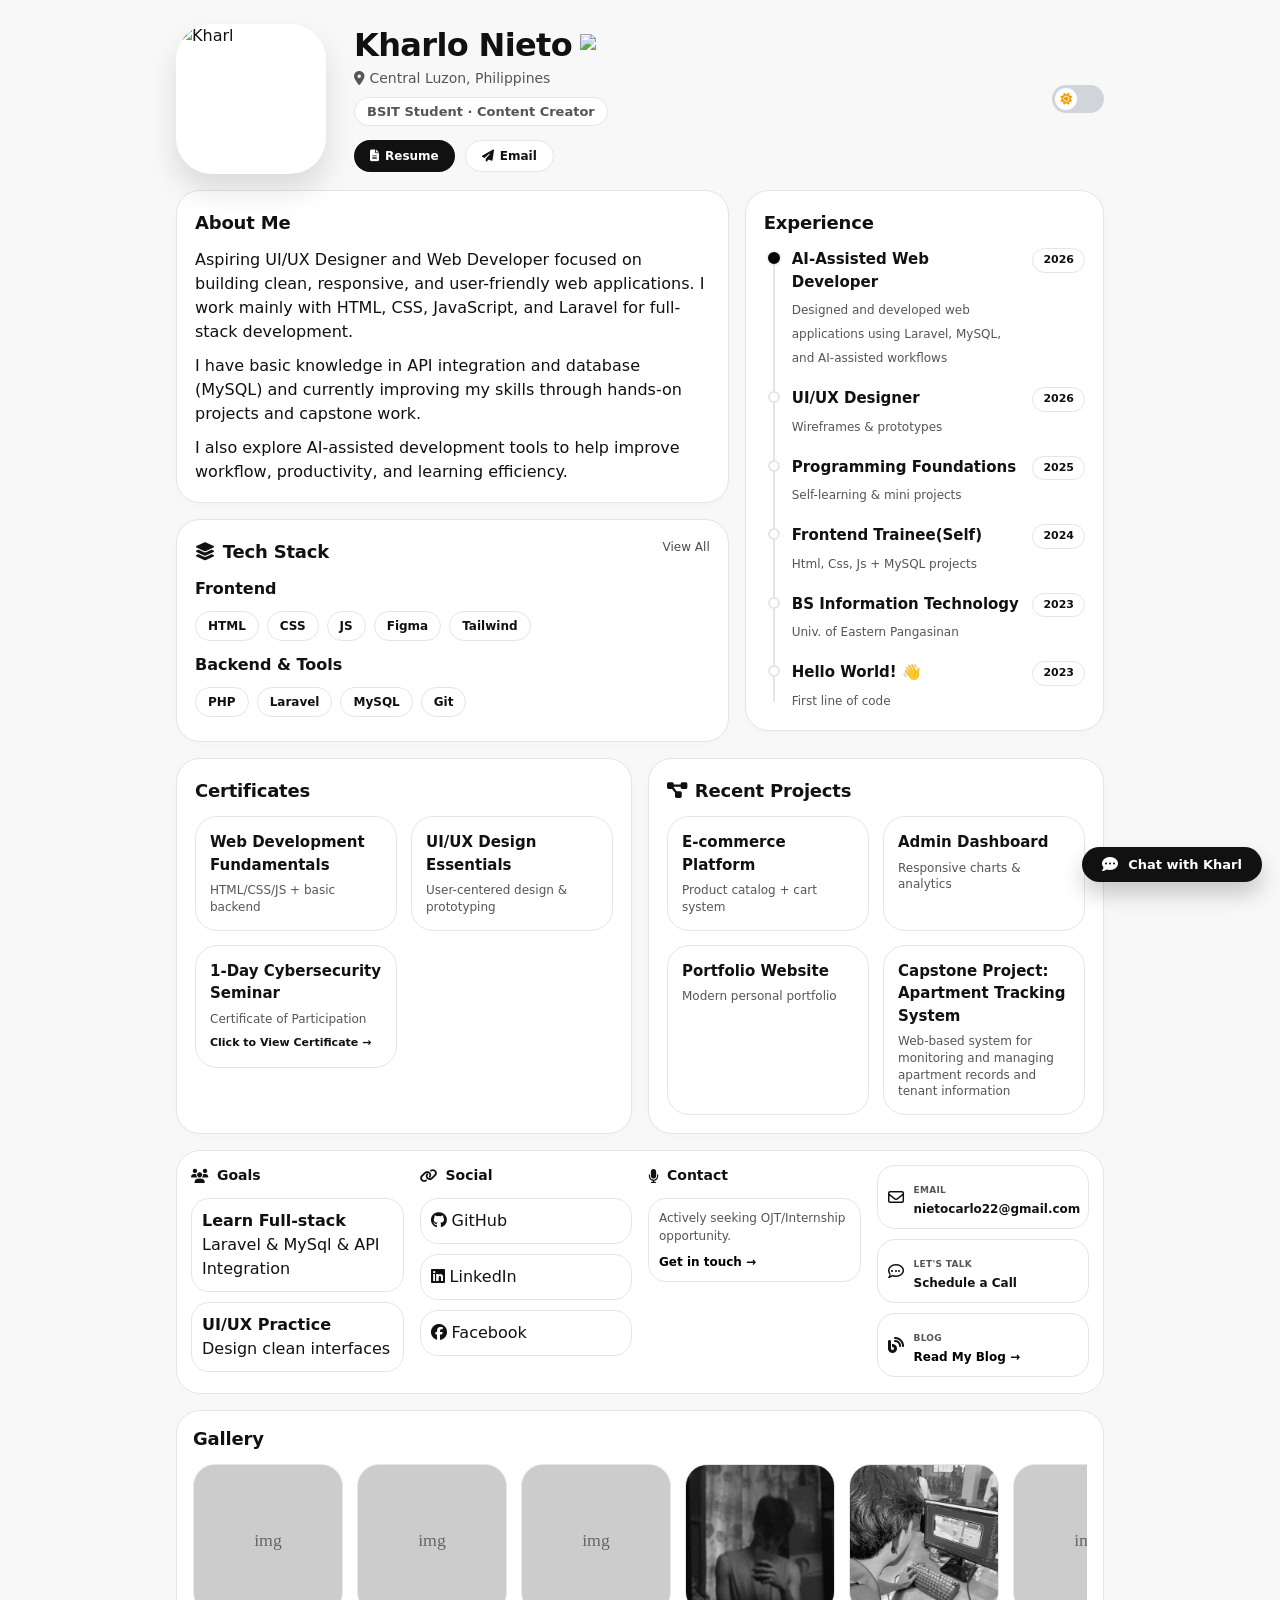
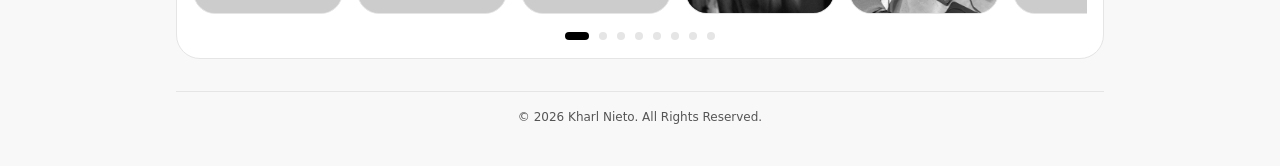
==== commit 9a0d5f5d: "update" ====
--- a/index.html
+++ b/index.html
@@ -419,8 +419,8 @@
 <div class="chat-toggle" id="toggle-btn"><i class="fas fa-comment-dots" style="font-size: 16px;"></i><strong>Chat with Kharl</strong></div>
 <div id="chatbot-container">
   <div class="chat-header"><div class="chat-header-left"><div class="avatar-wrapper"><img src="images/PROFILE PIC.png" alt="Kharl"></div><div class="header-text"><b>Kharl</b><span><span class="status-dot-inline"></span> Online</span></div></div><div class="close-btn" id="close-chat" style="cursor:pointer; font-size:18px;">✕</div></div>
-  <div class="chat-body" id="chatBody"><div class="message-row"><img src="images/PROFILE PIC.png" class="bot-img-small"><div class="bot-bubble">👋 Hi! I'm Kharl's AI assistant. Ask me anything — about Kharl, his school, year level, age, certificates, tech stack, projects, etc. I'm here to help!</div></div></div>
-  <div class="chat-footer"><div class="input-container"><input type="text" id="chat-input" placeholder="Type your message..." maxlength="1000"><button class="send-btn" id="sendMsgBtn">➔</button></div><div class="footer-hint"><span>💡 Ask: "who is Kharl?", "saan nag-aaral?", "ilang taon?", "tech stack", etc.</span><span id="char-count">0/1000</span></div></div>
+  <div class="chat-body" id="chatBody"><div class="message-row"><img src="images/PROFILE PIC.png" class="bot-img-small"><div class="bot-bubble">👋 Hi! I'm Kharl's AI assistant. Ask me anything — I'm here to help!</div></div></div>
+  <div class="chat-footer"><div class="input-container"><input type="text" id="chat-input" placeholder="Type your message..." maxlength="1000"><button class="send-btn" id="sendMsgBtn">➔</button></div><div class="footer-hint"><span></span><span id="char-count">0/1000</span></div></div>
 </div>
 
 <script>
@@ -663,7 +663,7 @@
   
   // Greetings
   if (msg.match(/\b(hi|hello|hey|good morning|good afternoon|kamusta|musta|kumusta)\b/)) {
-    return "👋 Hello! I'm Kharl's AI assistant. Kharl is a BSIT student passionate about web development. What would you like to know?";
+    return "👋 Hello! I'm Kharl. Kharl is a BSIT student passionate about web development. What would you like to know?";
   }
   
   // Who is Kharl / introduce yourself
@@ -678,7 +678,7 @@
   
   // Year level
   if (msg.includes('year') || msg.includes('yr') || msg.includes('what year') || msg.includes('ano year') || msg.includes('grade')) {
-    return "📚 Kharl is currently in his **2nd year** of college (BSIT), but based on credits he's also doing 3rd year level projects. He started his degree in 2023.";
+    return "📚 Kharl is currently in his **3nd year** of college (BSIT), but based on credits he's also doing 3rd year level projects. He started his degree in 2023.";
   }
   
   // Age
